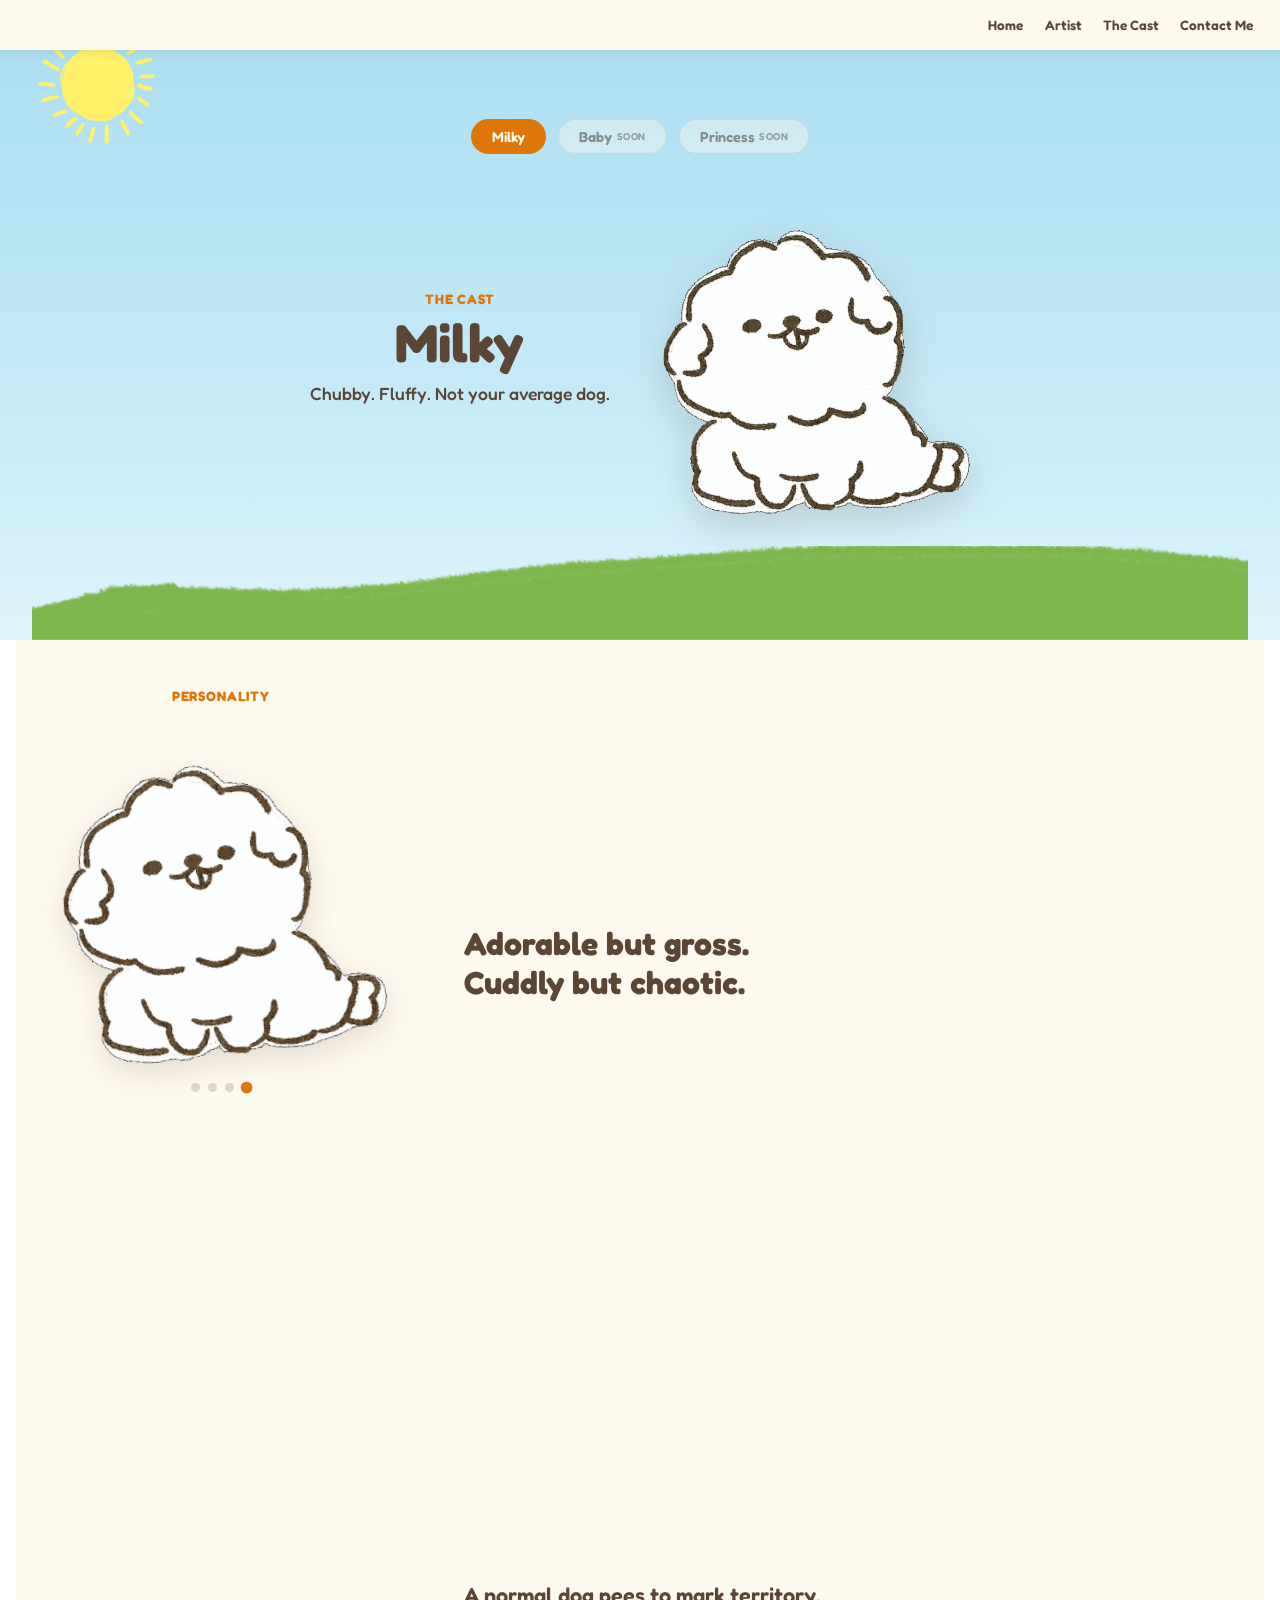
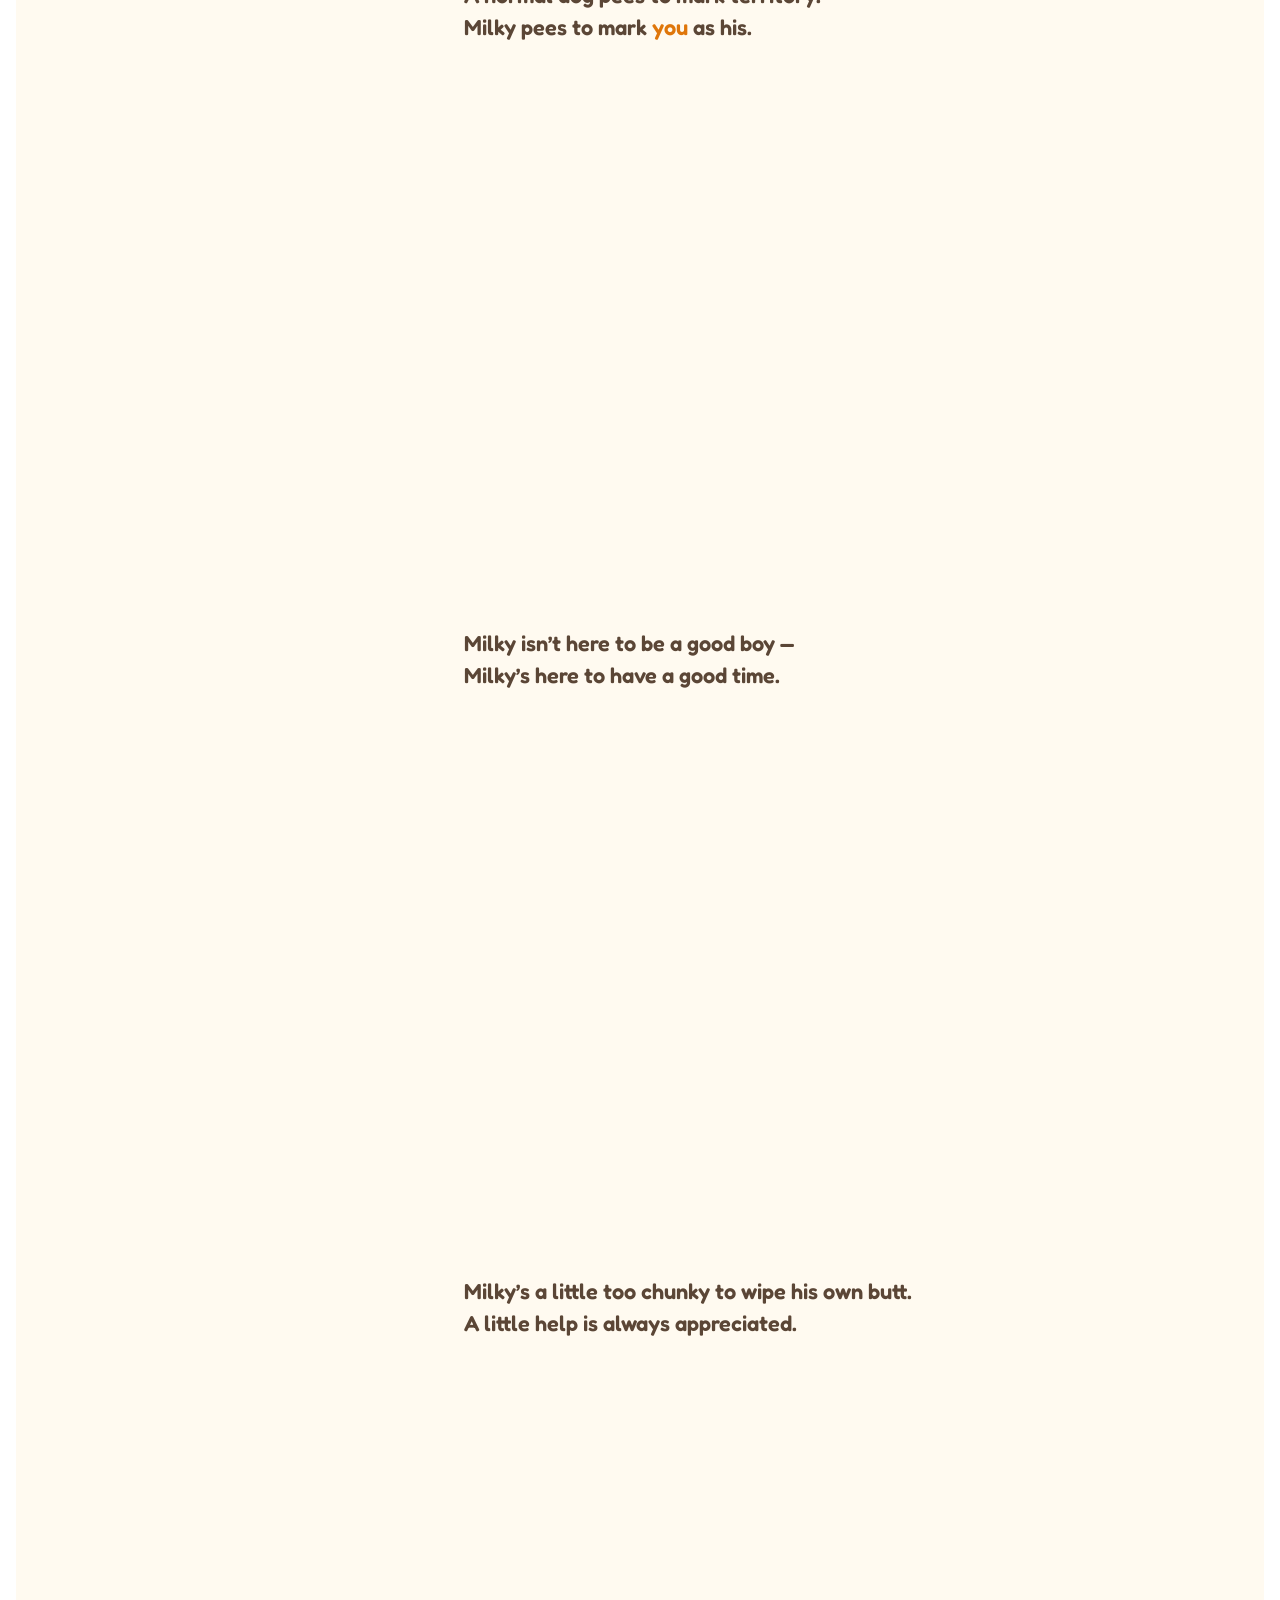
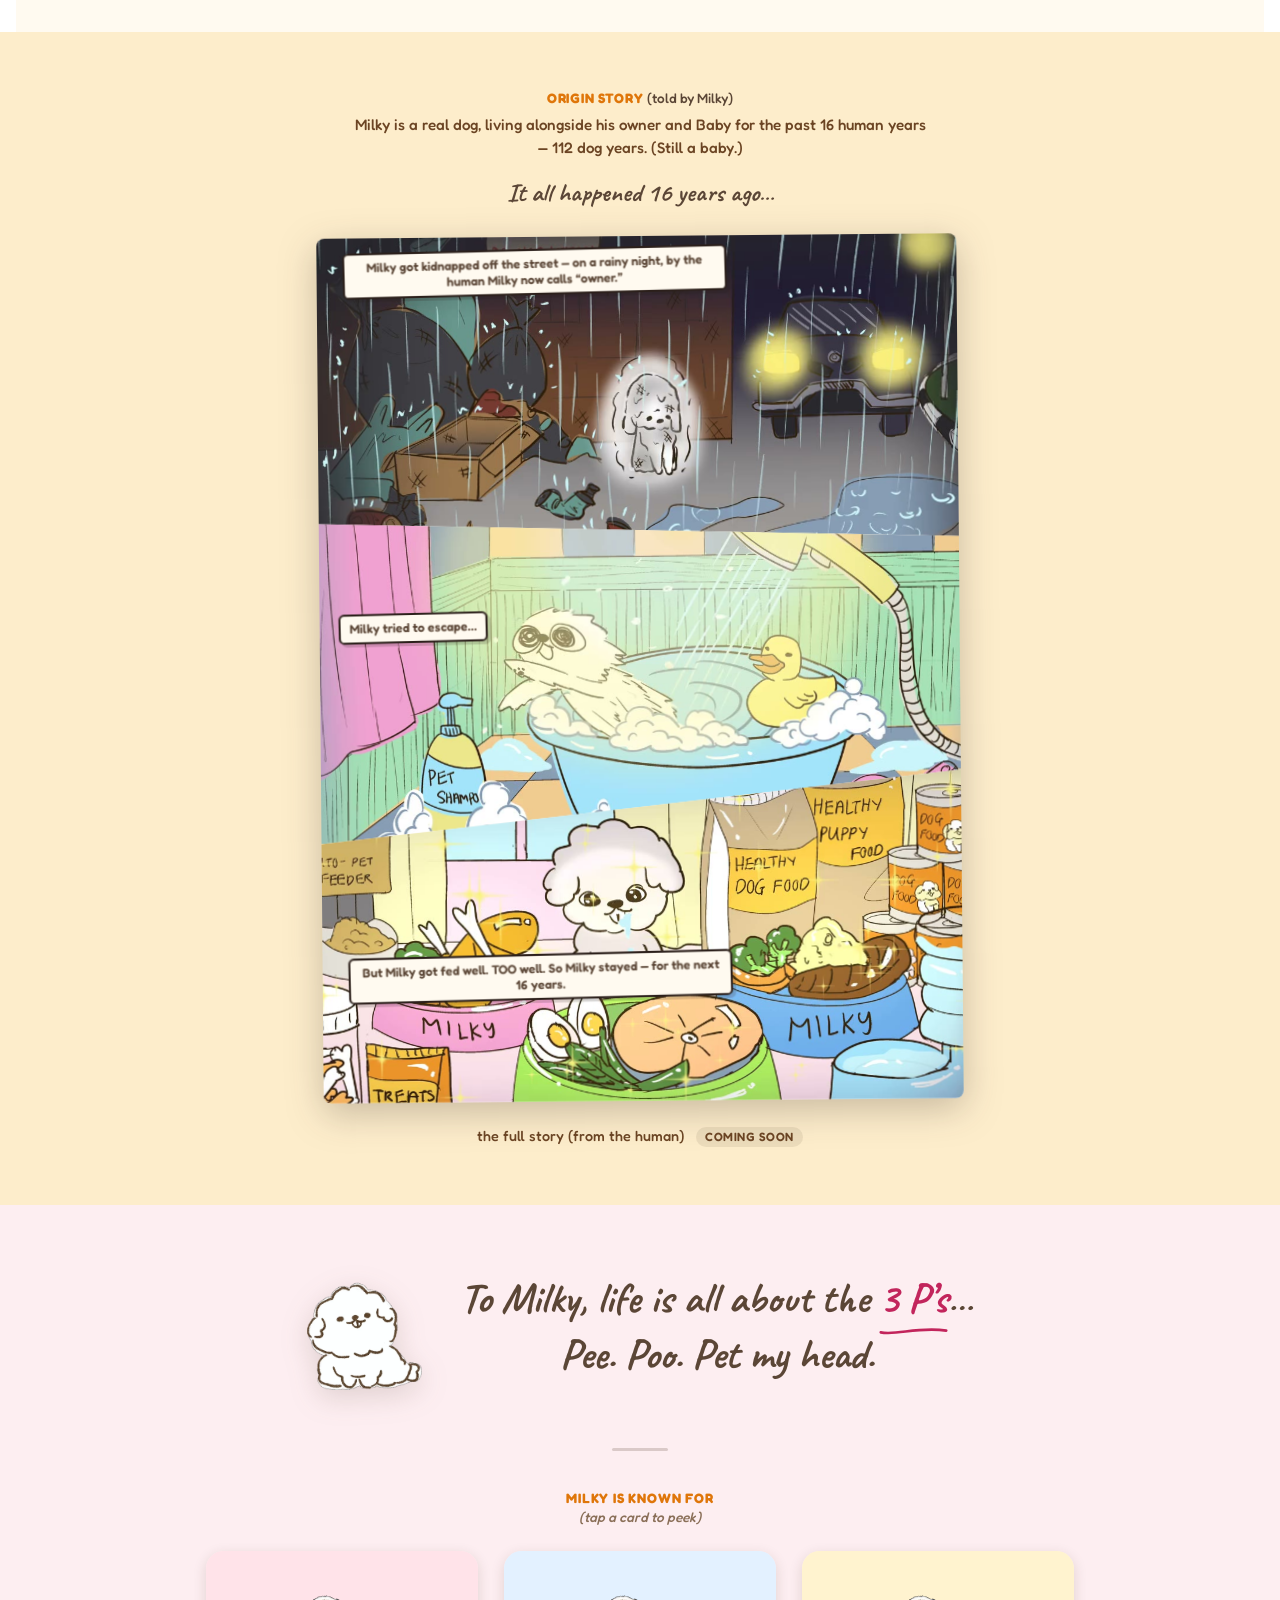
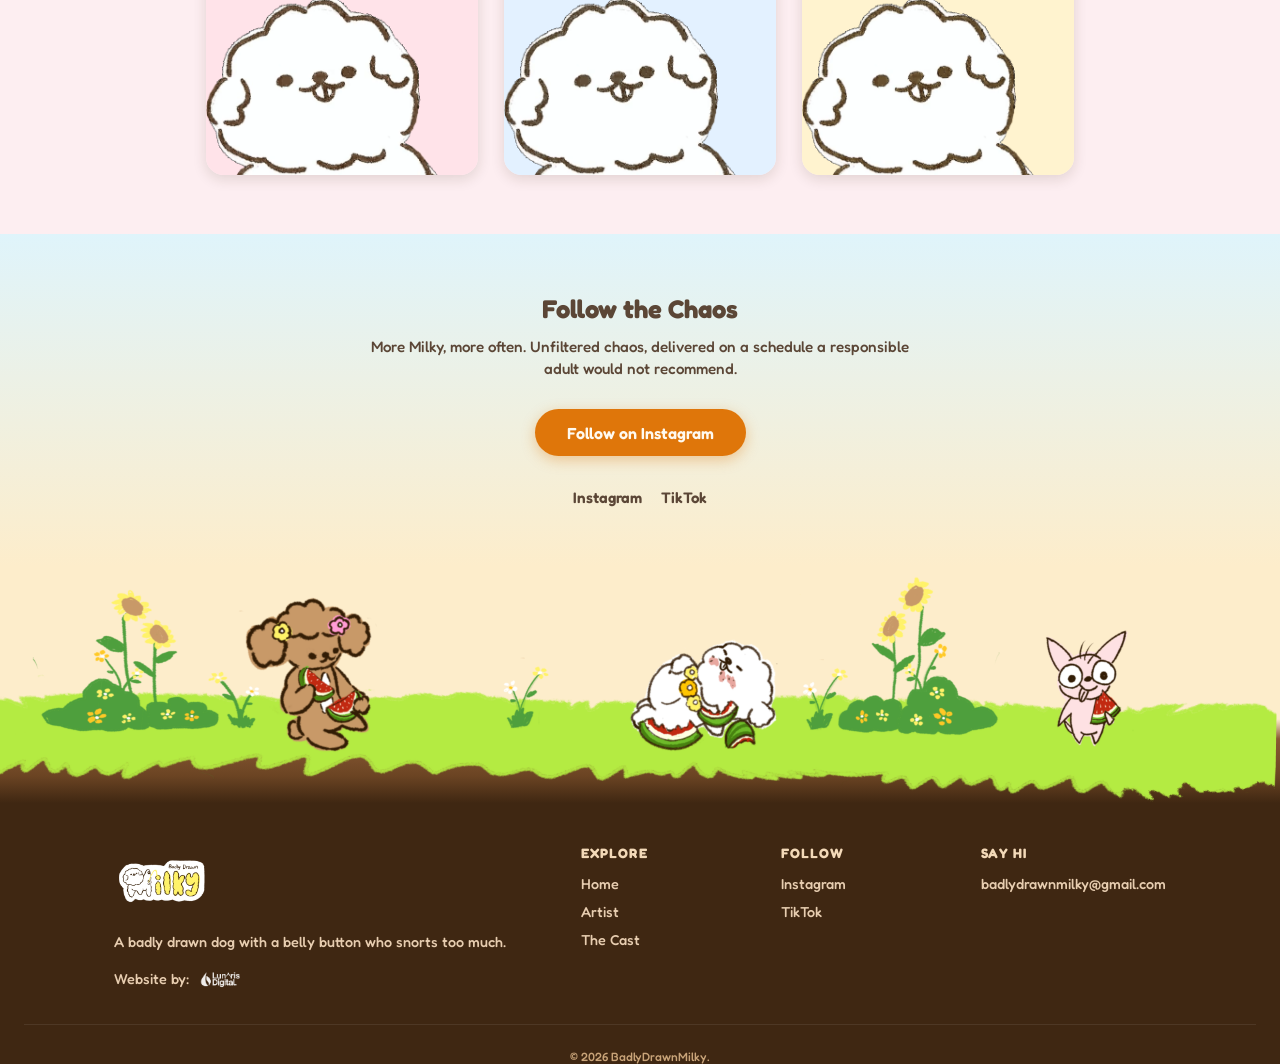
==== the-cast-milky.html @ 87a3fce5 "Initial commit" ====
<!doctype html>
<html lang="en">
<head>
  <!-- Google tag (gtag.js) -->
  <script async src="https://www.googletagmanager.com/gtag/js?id=G-FRT5Y7G5FS"></script>
  <script>
    window.dataLayer = window.dataLayer || [];
    function gtag(){dataLayer.push(arguments);}
    gtag('js', new Date());

    gtag('config', 'G-FRT5Y7G5FS');
  </script>
  <meta charset="UTF-8">
  <meta name="viewport" content="width=device-width, initial-scale=1.0">
  <title>Milky - The Cast - BadlyDrawnMilky</title>
  <meta name="description" content="Meet Milky: chubby, fluffy, and not your average dog. His bio, his origin story (told by him), and the chaos he's known for.">
  <link rel="icon" type="image/png" href="assets/web/favicon-512.png">
  <link rel="icon" type="image/png" sizes="32x32" href="assets/web/favicon-32.png">
  <link rel="apple-touch-icon" href="assets/web/apple-touch-icon-180.png">
  <meta property="og:type" content="website">
  <meta property="og:title" content="Milky - The Cast - BadlyDrawnMilky">
  <meta property="og:description" content="Meet Milky: chubby, fluffy, and not your average dog. His bio, his origin story (told by him), and the chaos he's known for.">
  <meta property="og:image" content="https://badlydrawnmilky.com/assets/web/favicon-512.png">
  <meta property="og:url" content="https://badlydrawnmilky.com/the-cast-milky">
  <meta name="twitter:card" content="summary">
  <meta name="twitter:title" content="Milky - The Cast - BadlyDrawnMilky">
  <meta name="twitter:description" content="Meet Milky: chubby, fluffy, and not your average dog. His bio, his origin story (told by him), and the chaos he's known for.">
  <meta name="twitter:image" content="https://badlydrawnmilky.com/assets/web/favicon-512.png">
  <link rel="preconnect" href="https://fonts.googleapis.com">
  <link rel="preconnect" href="https://fonts.gstatic.com" crossorigin>
  <link href="https://fonts.googleapis.com/css2?family=Fredoka:wght@500;600;700&family=Caveat:wght@600;700&display=swap" rel="stylesheet">
  <link rel="stylesheet" href="css/style.css">
</head>
<body>

  <!-- Same fixed header as every other page (see contact.html's own comment)
       — "The Cast" now points at this page instead of the under-construction
       placeholder and carries aria-current, same as "Contact Me" does on
       contact.html. -->
  <header class="site-header" id="site-header">
    <a class="site-header-brand" href="index.html" aria-label="BadlyDrawnMilky home">
      <video class="site-header-logo" src="assets/web/logo-animation-header.mp4" autoplay loop muted playsinline></video>
    </a>
    <nav class="site-header-nav">
      <a href="index.html#section-1">Home</a>
      <a href="index.html#section-2">Artist</a>
      <a href="the-cast-milky.html" aria-current="page">The Cast</a>
      <a href="contact.html">Contact Me</a>
    </nav>
  </header>

  <!-- Hero: same sky-gradient/.hero-text treatment as the homepage's own
       hero (see .hero in style.css) so this page reads as part of the same
       site instead of a bolted-on new design — just a plain cream pill
       switcher added above the heading instead of the homepage's animated
       Milky-falls-in intro, since this page's own "Milky" IS the content,
       not a teaser for it. Baby/Princess are disabled (no href, aria-
       disabled) until their own pages exist — see TheCast_Milky.txt's own
       instruction that this page is "Milky first" of three. -->
  <section class="tcm-hero">
    <img class="tcm-hero-sun" src="assets/web/hero-sun.png" alt="" aria-hidden="true">

    <div class="tcm-switcher" role="tablist" aria-label="The Cast">
      <a class="tcm-switcher-pill is-active" href="the-cast-milky.html" role="tab" aria-selected="true">Milky</a>
      <span class="tcm-switcher-pill is-disabled" role="tab" aria-disabled="true" aria-selected="false">Baby <small>soon</small></span>
      <span class="tcm-switcher-pill is-disabled" role="tab" aria-disabled="true" aria-selected="false">Princess <small>soon</small></span>
    </div>

    <div class="tcm-hero-content">
      <div class="tcm-hero-text">
        <p class="tcm-eyebrow">The Cast</p>
        <h1>Milky</h1>
        <p class="tcm-hero-tagline">Chubby. Fluffy. Not your average dog.</p>
      </div>
      <img class="tcm-hero-portrait" src="assets/TheCast/Milky/milky-portrait.png" alt="Milky, a round fluffy white dog, sitting and smiling with his tongue out" width="579" height="631">
    </div>

    <img class="tcm-hero-grass" src="assets/web/hero-grass.png" alt="" aria-hidden="true">
  </section>

  <!-- Personality & Bio: now a pinned scroll-driven sequence instead of a
       static image+bullet-list split, per the 2026-10-14 redesign brief
       ("longer scroll... especially the Personality & Bio section"). Left
       column (.tcm-bio-art-col) holds a position:sticky art panel that
       stays put while the right column's 4 tall "beats" scroll past
       beside it — the same "how far has this scrolled" idea main.js
       already uses for the homepage museum walker, just done with native
       CSS sticky + an IntersectionObserver per beat (see
       the-cast-milky.js) instead of continuous rAF math, since nothing
       here needs sub-pixel positioning, only "which beat is centered
       right now." Beat 0 reuses the existing maraca cutout; beat 1 reuses
       the existing milky-gallery-pee.png (already drawn, and it's
       literally the pee joke); beats 2/3 have no matching art yet, so
       they use the site's placeholder portrait per the redesign brief
       ("use the placeholder for now"). Falls back to a plain stacked
       column (no sticky, no pin) under 700px — see that media query's own
       comment below for why. -->
  <section class="tcm-bio" id="tcm-bio">
    <div class="tcm-bio-art-col">
      <div class="tcm-bio-art-sticky">
        <p class="tcm-eyebrow reveal-text">Personality</p>
        <div class="tcm-bio-art-frame">
          <img class="tcm-bio-art-img is-active" data-beat="0" src="assets/TheCast/Milky/milky-gallery-maraca.png" alt="Milky shaking a pair of maracas, grinning" width="500" height="454" loading="lazy">
          <img class="tcm-bio-art-img" data-beat="1" src="assets/TheCast/Milky/milky-gallery-pee.png" alt="Milky marking his territory" width="500" height="454" loading="lazy">
          <img class="tcm-bio-art-img" data-beat="2" src="assets/TheCast/Milky/milky-portrait.png" alt="Illustration of Milky having a good time, not being a good boy (placeholder)" width="579" height="631" loading="lazy">
          <img class="tcm-bio-art-img" data-beat="3" src="assets/TheCast/Milky/milky-portrait.png" alt="Illustration of Milky needing a little help with butt-wiping duty (placeholder)" width="579" height="631" loading="lazy">
        </div>
        <div class="tcm-bio-dots" aria-hidden="true">
          <span class="tcm-bio-dot is-active" data-dot="0"></span>
          <span class="tcm-bio-dot" data-dot="1"></span>
          <span class="tcm-bio-dot" data-dot="2"></span>
          <span class="tcm-bio-dot" data-dot="3"></span>
        </div>
      </div>
    </div>

    <div class="tcm-bio-beats">
      <div class="tcm-bio-beat" data-beat="0">
        <h2 class="reveal-text">Adorable but gross.<br>Cuddly but chaotic.</h2>
      </div>
      <div class="tcm-bio-beat" data-beat="1">
        <p class="reveal-text">A normal dog pees to mark territory.<br>Milky pees to mark <em>you</em> as his.</p>
      </div>
      <div class="tcm-bio-beat" data-beat="2">
        <p class="reveal-text">Milky isn&rsquo;t here to be a good boy &mdash;<br>Milky&rsquo;s here to have a good time.</p>
      </div>
      <div class="tcm-bio-beat" data-beat="3">
        <p class="reveal-text">Milky&rsquo;s a little too chunky to wipe his own butt.<br>A little help is always appreciated.</p>
      </div>
    </div>
  </section>

  <!-- Origin Story: 3 source clips (assets/TheCast/Milky/origin-*.mp4,
       cropped/transcoded down from the original 4K masters — see that
       folder's _source subfolder for the untouched originals) laid out as
       a manga-style strip — one tall panel (the rainy-night rescue) beside
       two stacked wide panels (the bath / the feast), bold ink gutters,
       hand-lettered captions in Milky's own "voice" per the txt file's
       "told by milky" framing. Panels are plain opaque <video> (not
       black-keyed canvases like the homepage's character clips) since
       these are full illustrated scenes, not isolated cutouts — see
       startBlackKeyedCanvas's own comment in main.js for why that function
       exists at all; nothing here needs it. -->
  <section class="tcm-origin">
    <p class="tcm-eyebrow reveal-text">Origin Story <span class="tcm-eyebrow-sub">(told by Milky)</span></p>
    <p class="tcm-origin-intro reveal-text">Milky is a real dog, living alongside his owner and Baby for the past 16 human years &mdash; 112 dog years. (Still a baby.)</p>
    <p class="tcm-origin-leadin reveal-text">It all happened 16 years ago&hellip;</p>

    <!-- Three panels, stacked top to bottom, cut by two angled "speed lines"
         instead of plain horizontal gutters (see .tcm-manga in style.css) —
         a wide panel, a thin wedge that tapers to a point on the right, then
         a wide panel again, each video pre-cropped from its own 4K source
         (assets/TheCast/Milky/_source/) to its panel's own aspect ratio
         rather than relying on CSS to crop a full-bleed clip, so there's no
         wasted/oversized video underneath the clip-path. Panels sit flush
         against each other (no gutter, no drawn border) — the clip-path
         cuts themselves are the only thing marking the panel edges. -->
    <div class="tcm-manga">
      <figure class="tcm-panel tcm-panel-1">
        <video src="assets/TheCast/Milky/origin-1-rescue.mp4" poster="assets/TheCast/Milky/origin-1-rescue-poster.jpg" autoplay loop muted playsinline preload="metadata"></video>
        <figcaption>Milky got kidnapped off the street &mdash; on a rainy night, by the human Milky now calls &ldquo;owner.&rdquo;</figcaption>
      </figure>

      <figure class="tcm-panel tcm-panel-2">
        <video src="assets/TheCast/Milky/origin-2-bath.mp4" poster="assets/TheCast/Milky/origin-2-bath-poster.jpg" autoplay loop muted playsinline preload="metadata"></video>
        <figcaption>Milky tried to escape&hellip;</figcaption>
      </figure>

      <figure class="tcm-panel tcm-panel-3">
        <video src="assets/TheCast/Milky/origin-3-feast.mp4" poster="assets/TheCast/Milky/origin-3-feast-poster.jpg" autoplay loop muted playsinline preload="metadata"></video>
        <figcaption>But Milky got fed well. TOO well. So Milky stayed &mdash; for the next 16 years.</figcaption>
      </figure>
    </div>

    <p class="tcm-origin-link">the full story (from the human) <span class="tcm-soon">coming soon</span></p>
  </section>

  <!-- Brand Spirit / Catchphrase + Signature Bits, redesigned 2026-10-14:
       the pull-quote (still Caveat, still the one spot on this page that
       breaks from the site's usual rounded sans) now "scrawls" onto the
       page word by word on scroll-in instead of just fading in as one
       block, and the doodle beside it idly bobs/wobbles like a sticky
       note taped to a sketchbook page rather than sitting dead-still — see
       the-cast-milky.js's own comment on .tcm-quote-text's word-stagger
       for how the words are split. The hand-drawn circle under "3 P's" is
       a real inline SVG that draws itself on (stroke-dasharray, not an
       image) the moment the quote reveals, so it reads as Milky
       underlining his own line rather than a static asset.

       "Known For" is now a row of tap/hover flip-cards, not static badge
       cards — front face is just the illustration (placeholder for now,
       no label) so flipping genuinely reveals something instead of
       repeating what's already on screen; back face is the same trait
       label the old static badge cards used verbatim (nothing new
       invented — see [[badlydrawnmilky-cast-page-content-fidelity]] on
       why captions here stay exactly on the txt file's own wording
       rather than being expanded into new flavor text). Flipped via a
       shared .is-flipped toggle in the-cast-milky.js (click/tap + hover,
       not hover-only, since hover doesn't exist on touch). -->
  <section class="tcm-quote">
    <div class="tcm-quote-inner">
      <img class="tcm-quote-doodle reveal-text" src="assets/TheCast/Milky/milky-portrait.png" alt="Milky doodle (placeholder)" width="579" height="631" loading="lazy">
      <p class="tcm-quote-text reveal-text" data-scrawl>
        <span class="tcm-quote-line1">To Milky, life is all about the <span class="tcm-quote-accent">3 P&rsquo;s<svg class="tcm-quote-underline" viewBox="0 0 160 24" aria-hidden="true"><path d="M4 16 C 40 24, 90 2, 156 12" /></svg></span>&hellip;</span><br>Pee. Poo. Pet my head.
      </p>
    </div>

    <div class="tcm-bits">
      <p class="tcm-eyebrow reveal-text">Milky is Known For</p>
      <p class="tcm-bits-hint reveal-text">(tap a card to peek)</p>
      <div class="tcm-bits-grid">
        <button type="button" class="tcm-bit reveal-text" aria-pressed="false">
          <span class="tcm-bit-inner">
            <span class="tcm-bit-face tcm-bit-face-front">
              <img src="assets/TheCast/Milky/milky-portrait.png" alt="Illustration of Milky's surprise feces attacks (placeholder)" width="579" height="631" loading="lazy">
            </span>
            <span class="tcm-bit-face tcm-bit-face-back">
              <span class="tcm-bit-label">Unexpected Feces Attacks</span>
            </span>
          </span>
        </button>
        <button type="button" class="tcm-bit reveal-text" aria-pressed="false">
          <span class="tcm-bit-inner">
            <span class="tcm-bit-face tcm-bit-face-front">
              <img src="assets/TheCast/Milky/milky-portrait.png" alt="Illustration of Milky's fart-in-your-face ambush (placeholder)" width="579" height="631" loading="lazy">
            </span>
            <span class="tcm-bit-face tcm-bit-face-back">
              <span class="tcm-bit-label">Fart-in-Your-Face Ambush</span>
            </span>
          </span>
        </button>
        <button type="button" class="tcm-bit reveal-text" aria-pressed="false">
          <span class="tcm-bit-inner">
            <span class="tcm-bit-face tcm-bit-face-front">
              <img src="assets/TheCast/Milky/milky-portrait.png" alt="Illustration of one of Milky's pranks (placeholder)" width="579" height="631" loading="lazy">
            </span>
            <span class="tcm-bit-face tcm-bit-face-back">
              <span class="tcm-bit-label">Pranks That Make You Go &ldquo;Ew&rdquo; or &ldquo;Haha Funny&rdquo;</span>
            </span>
          </span>
        </button>
      </div>
    </div>
  </section>

  <!-- Global CTA: reuses .contact-section/.contact-card/.contact-cta/
       .contact-socials verbatim (see contact.html) instead of inventing a
       new CTA component for one more button + 2 links. -->
  <section class="contact-section">
    <div class="contact-card">
      <h2>Follow the Chaos</h2>
      <p>More Milky, more often. Unfiltered chaos, delivered on a schedule a responsible adult would not recommend.</p>
      <a class="contact-cta" href="https://www.instagram.com/badlydrawnmilky" target="_blank" rel="noopener">Follow on Instagram</a>

      <div class="contact-socials">
        <a href="https://www.instagram.com/badlydrawnmilky" target="_blank" rel="noopener">Instagram</a>
        <a href="https://www.tiktok.com/@badlydrawnmilky" target="_blank" rel="noopener">TikTok</a>
      </div>
    </div>
  </section>

  <!-- Same .is-warm footer-color override as contact.html — this page has
       no candle/dark-room section before it either (see that page's own
       comment on this exact class). -->
  <footer class="site-footer is-warm" id="site-footer">
    <div class="footer-grass-wrap">
      <picture>
        <source media="(max-width: 700px)" srcset="assets/web/footer-grass-phone.png">
        <img class="footer-grass" src="assets/web/footer-grass-pc.png" alt="" aria-hidden="true">
      </picture>
    </div>

    <div class="footer-ground">
      <div class="footer-content">
        <div class="footer-brand">
          <img class="footer-logo" src="assets/web/logo.png" alt="BadlyDrawnMilky logo">
          <p>A badly drawn dog with a belly button who snorts too much.</p>
          <p class="footer-credit">
            Website by:
            <a href="https://lunarisds.com/" target="_blank" rel="noopener" aria-label="Website by Lunaris Digital">
              <img class="footer-credit-logo" src="assets/Footer/lunaris-digital-logo.png" alt="Lunaris Digital">
            </a>
          </p>
        </div>

        <div class="footer-links">
          <h3>Explore</h3>
          <ul>
            <li><a href="index.html#section-1">Home</a></li>
            <li><a href="index.html#section-2">Artist</a></li>
            <li><a href="the-cast-milky.html">The Cast</a></li>
          </ul>
        </div>

        <div class="footer-links">
          <h3>Follow</h3>
          <ul>
            <li><a href="https://www.instagram.com/badlydrawnmilky" target="_blank" rel="noopener">Instagram</a></li>
            <li><a href="https://www.tiktok.com/@badlydrawnmilky" target="_blank" rel="noopener">TikTok</a></li>
          </ul>
        </div>

        <div class="footer-links">
          <h3>Say hi</h3>
          <ul>
            <li><a href="mailto:badlydrawnmilky@gmail.com">badlydrawnmilky@gmail.com</a></li>
          </ul>
        </div>
      </div>

      <p class="footer-copyright">&copy; 2026 BadlyDrawnMilky.</p>
    </div>
  </footer>

  <script src="js/the-cast-milky.js?v=2"></script>
</body>
</html>
---- css/style.css ----
* {
  margin: 0;
  padding: 0;
  box-sizing: border-box;
}

/* Guards against a hairline gap sometimes visible between two full-bleed
   sections on mobile (reported: a thin line at the section-3/section-4
   boundary, only "sometimes" — consistent with sub-pixel rasterization,
   not a real layout gap: getBoundingClientRect() on the actual elements
   here measures ~0, but each section's own fractional-vh height can
   independently round to a different physical pixel at paint time,
   leaving a 1-device-pixel sliver where neither section's background
   paints and the page's own transparent <body> shows through instead.
   Nudging each section 1px into the next guarantees a small overlap
   instead, so no rounding combination can ever expose a gap — the
   overlap itself is imperceptible (a shared edge pixel, not a visible
   seam), unlike the gap it prevents. */
.hero,
.section-2-placeholder,
.section-3,
.section-4,
.site-footer {
  margin-bottom: -1px;
}

/* Shared "empty room" dark-purple tokens — used by both the backing
   behind the river's drip gaps (.bocr-river-wrap, end of section-3) and
   section-4 itself, so the two stay in sync by construction: the exact
   same horizontal gradient, colors and stops, painted on both. That's
   what keeps the seam between them invisible — if either side ever needs
   retuning, change it here once rather than in two places that then have
   to be kept matching by hand. */
:root {
  --room-purple-edge: #0c0815;
  --room-purple-mid: #2b1f45;
  /* The "lit" color the room fades to once the candle's flame goes out
     (see the candle-ignite block in main.js) — same peachy cream as
     section-2's own resting color (--s2-color, set in main.js once its
     intro clip finishes) so the room reads as catching the same warm
     light rather than an unrelated new color. */
  --room-warm: #fdedcb;
}

body {
  font-family: 'Fredoka', -apple-system, BlinkMacSystemFont, "Segoe UI", Roboto, sans-serif;
  font-weight: 500;
}

/* Fredoka's own weights read noticeably rounder/thicker than a system
   sans at the same numeric weight — 700 for headings (vs. the browser
   default bold, which is also 700 but looks thinner in most system
   fonts) is enough to read as "cartoonish" without needing a separate
   display face. */
h1, h2, h3 {
  font-weight: 700;
}

/* Permanent top nav bar (see index.html's #site-header) — an opaque-ish
   cream bar rather than a transparent overlay so it stays legible over
   every section's own background (hero's sky, section-4's dark room),
   not just the one it happened to be designed against. z-index:100 is
   far above every other stacking context on the page (the highest
   elsewhere is 11, .bocr-plaque) so nothing can ever paint over it. */
.site-header {
  position: fixed;
  top: 0;
  left: 0;
  right: 0;
  z-index: 100;
  display: flex;
  align-items: center;
  justify-content: space-between;
  gap: 1rem;
  /* Thin, near-token vertical padding on purpose — the bar's own
     thickness comes from the logo clip's height (.site-header-logo
     below), not from padding around it, so it stays a tall video in a
     barely-padded bar rather than a tall video AND generous padding
     stacking into an oversized bar (the original 96px-tall logo + this
     same thin padding read as "too big, blocking too much" — cut down
     to a 56px-tall logo below to fix that). */
  padding: 0.3rem clamp(1rem, 2.08vw, 2.5rem);
  /* 2026-09-14: "the nav bar has a very different color from the Milky
     logo" — was `rgba(255, 250, 240, 0.9)` + `backdrop-filter: blur(8px)`.
     .site-header-logo relies on mix-blend-mode:multiply (below) to drop
     its own baked-in pure-white (255,255,255) background out against
     whatever's behind it — multiply(white, X) = X exactly, so in theory
     that trick is immune to whatever color sits behind it. But at only 90%
     opacity, a blurred sliver of the ACTUAL page content behind this fixed
     header (which varies a lot across this page — hero sky, section-4's
     near-black room) was bleeding through the bar's own flat color, and
     mix-blend-mode support on <video> elements specifically is a known
     unreliable spot across browsers/GPUs (a <video>'s frames are often
     composited via a separate hardware overlay layer that bypasses normal
     CSS blend-mode compositing entirely) — so on a device where the blend
     doesn't apply, the logo shows its own raw opaque white rectangle
     while the bar around it is doing its semi-transparent blurred-dark-
     content thing, exactly the stark seam reported/screenshotted. Making
     this fully opaque removes the failure mode at its root regardless of
     whether the blend mode itself fires correctly: the bar is now a flat,
     uniform cream everywhere it sits, and even in the worst case (blend
     mode silently not applying at all) the logo's own opaque white is
     only a few RGB units off from this bar's own color — imperceptible —
     instead of clashing with whatever dark section happens to be
     scrolled underneath. backdrop-filter dropped too since it has zero
     visible effect once there's nothing to see through anymore. Already
     matches this rule's own stated intent above ("opaque-ish... stays
     legible over every background") more faithfully than the old 90%
     value did. */
  background: #fffaf0;
  box-shadow: 0 2px 10px rgba(60, 40, 20, 0.1);
}

.site-header-brand {
  display: flex;
  align-items: center;
}

/* Uses logo-animation-header.mp4, not the original logo-animation.mp4 —
   a cropped + contrast-boosted re-encode made specifically for this
   header slot (see the ffmpeg recipe below). The original source frame
   was 960x540 with the actual drawn logo occupying only its middle
   ~53% (vertically) — mostly empty white padding baked in around it —
   and its ink line color measured a washed-out mid-grey (~rgb(178,175,
   169) at its very darkest, confirmed by scanning every frame; nowhere
   near black, unlike the static logo.png's true rgb(0,0,0) ink). Cropped
   tight to the actual content's real bounding box (measured the same
   way: scanned all 49 frames for non-white pixels, x:130-807/y:118-407
   of the 960x540 source, +26px margin on each side for anti-aliasing
   safety) so the same CSS height now shows a much bigger logo, and
   re-graded with a levels/contrast stretch (ffmpeg colorlevels,
   input black point ~0.647 i.e. ~165/255, since nothing in the source
   was ever darker than that) so the ink reads as a proper dark line
   instead of grey:
     ffmpeg -i logo-animation.mp4 -vf "crop=730:340:104:92,
       colorlevels=rimin=0.647:gimin=0.647:bimin=0.647:
       rimax=0.961:gimax=0.961:bimax=0.961"
       -c:v libx264 -crf 18 -preset slow -an -movflags +faststart
       logo-animation-header.mp4
   The clip's own background is still plain white — mix-blend-mode:
   multiply drops that to transparent against the header's cream
   background (anything white there stays the header's own color; only
   the now-dark ink/color shows), the same trick this exact asset used
   pre-August-reset. height, not width, drives the size (auto width
   keeps the crop's own ~2.15:1 aspect — flatter/wider than the original
   960x540's 16:9 now that the empty vertical padding is gone), so it
   grows to fill the bar's own height edge-to-edge with the header's
   near-zero padding above. */
.site-header-logo {
  height: clamp(40px, 2.92vw, 56px);
  width: auto;
  /* Without this, `width: auto` only knows the real ~2.15:1 aspect ratio
     once the <video> has actually decoded a frame (readyState >= 1) — until
     then (this project's video-decode gotcha means that can be a real,
     non-instant delay) a <video> with no known dimensions falls back to
     the HTML spec's own generic replaced-element default, 300x150 (2:1),
     which at 40-56px tall renders ~300px wide instead of ~86-120px. Found
     while testing mobile: that 300px placeholder width was wide enough to
     push .site-header-nav's own 4 links off the right edge of a phone
     screen entirely (confirmed via a live rect check — the video's
     `videoWidth` was still 0 at the time). `aspect-ratio` is a pure CSS
     layout hint, independent of whether the video has decoded anything
     yet, so this sizes the box correctly from the very first paint
     regardless of load timing — the real fix, rather than trying to claw
     back space from the nav for a logo that's temporarily/wrongly huge. */
  aspect-ratio: 2.15 / 1;
  display: block;
  mix-blend-mode: multiply;
}

.site-header-nav {
  display: flex;
  gap: clamp(1rem, 1.67vw, 2rem);
}

.site-header-nav a {
  color: #5b4636;
  text-decoration: none;
  font-weight: 600;
  font-size: clamp(0.85rem, 0.83vw, 1rem);
  transition: color 0.2s ease;
}

.site-header-nav a:hover {
  color: #df760a;
}

/* Lets a footer/nav anchor jump (href="#section-N") land with the
   section's own top clear of the fixed header instead of tucked under
   it — scroll-margin-top offsets the browser's own scroll-into-view
   target, not layout, so it doesn't add any visible gap otherwise. */
.hero,
.section-2-placeholder,
.section-3,
.section-4 {
  scroll-margin-top: 76px;
}

/* Shared fade+rise-into-place reveal, used by the section copy blocks added
   across section-2/3/4 (see IntersectionObserver in main.js that adds
   is-revealed once each scrolls into view) — same idea as .m2-reveal above
   the M2 stage, generalized so any section's text can opt in with one class
   instead of a bespoke rule per block. */
.reveal-text {
  opacity: 0;
  transform: translateY(1.2rem);
  transition: opacity 0.9s ease, transform 0.9s ease;
}

.reveal-text.is-revealed {
  opacity: 1;
  transform: translateY(0);
}

.hero {
  position: relative;
  width: 100%;
  height: 100vh;
  min-height: 560px;
  overflow: hidden;
  background: linear-gradient(#a9def2 0%, #c9ecf9 70%, #dff4fb 100%);
}

/* solid ground color behind the grass image, so its fade-to-transparent
   bottom edge blends into a flat color instead of showing sky through it */
.hero::after {
  content: "";
  position: absolute;
  left: 0;
  right: 0;
  bottom: 0;
  height: 10vh;
  background: #89b55c;
  z-index: 1;
}

.hero-sun {
  position: absolute;
  top: 4%;
  left: 3%;
  width: clamp(90px, 11.98vw, 230px);
  z-index: 2;
}

.hero-text {
  position: absolute;
  top: 19%;
  left: 50%;
  transform: translateX(-50%);
  z-index: 3;
  text-align: center;
  color: #5b4636;
  padding: 0 1.5rem;
}

.hero-text h1 {
  font-size: clamp(2rem, 2.92vw, 3.5rem);
  margin-bottom: 0.5rem;
}

.hero-text p {
  font-size: clamp(1rem, 1.04vw, 1.25rem);
  max-width: 32rem;
  margin: 0 auto;
}

.hero-grass {
  position: absolute;
  bottom: 0;
  left: 0;
  width: 100%;
  height: 18vh;
  min-height: 130px;
  object-fit: cover;
  object-position: top;
  z-index: 2;
  /* fade the artwork's own bottom edge into transparency so its texture
     dissolves gradually into the flat fill color behind it, instead of
     cutting off sharply */
  -webkit-mask-image: linear-gradient(to bottom, white 0%, white 45%, transparent 95%);
  mask-image: linear-gradient(to bottom, white 0%, white 45%, transparent 95%);
}

.hero-flowers {
  position: absolute;
  bottom: 0;
  left: 50%;
  transform: translateX(-50%);
  width: min(100%, 1400px);
  z-index: 3;
}

.hero-milky {
  position: absolute;
  bottom: 2vh;
  left: 50%;
  transform: translateX(-50%);
  width: clamp(240px, 23.96vw, 460px);
  z-index: 4;
  pointer-events: none;
  /* Hidden until the start-transition clip hands off to it (see the hero
     block in main.js) — starts fully drawn (`autoplay` removed from its
     source <video>) but invisible, so there's no flash of the idle pose
     underneath Milky actually falling in. Fades in (rather than snapping)
     so it crossfades against .hero-milky-start fading out at the same
     moment below — a soft overlap hides the fact the two clips don't frame
     him at quite the same scale/position, instead of a hard cut making
     that mismatch obvious. */
  opacity: 0;
  transition: opacity 0.35s ease;
}

.hero-milky.is-visible {
  opacity: 1;
}

/* "1 Hero- M1 start transition.mp4" is a full, uncropped 1920x1080 frame —
   Milky falls from a tiny dot near the top down to his landing pose, with a
   yellow landing-poof effect that grows large enough to reach this frame's
   own edges late in the clip. A first attempt drew a tight square `crop`
   around just his landing spot (to reuse .hero-milky's small box exactly)
   but that poof shape exceeds even a generous crop window in its biggest
   frames, so it got hard-clipped by the crop rectangle's own edges — a
   flat-color shape sliced off in a straight line reads as "stuck in a box"
   rather than fading into the black background like everything else. A
   second attempt dropped the crop and just eyeballed a `clamp()` width/
   bottom instead, leaning on the opacity crossfade to hide the mismatch —
   but the actual on-screen SIZE Milky ends up at (a fixed vw-based box
   drawing his ~20%-of-frame-width silhouette) landed nowhere near
   .hero-milky's own ~72%-of-canvas silhouette size, and the crossfade
   couldn't hide a scale jump that large, still reading as "very weird."
   `width`/`left`/`top`/`transform` here are now just a no-JS fallback —
   positionHeroStart() in main.js overrides all four at runtime, computed
   directly off .hero-milky's own actual rendered size (so it tracks that
   element's clamp() exactly instead of maintaining a second, separately-
   tuned clamp() that can only ever coincidentally match it) using both
   clips' pixel-measured character-bbox fractions to solve an exact
   width/position where his on-screen size and landing point both line up
   with .hero-milky's — see that function's own comment for the numbers. */
.hero-milky-start {
  position: absolute;
  bottom: 2vh;
  left: 50%;
  transform: translateX(-50%);
  width: clamp(600px, 62.5vw, 1200px);
  aspect-ratio: 1920 / 1080;
  z-index: 4;
  pointer-events: none;
  opacity: 1;
  transition: opacity 0.35s ease;
}

.hero-milky-start.is-done {
  opacity: 0;
}

/* Mobile tuning for the hero (section 1). .hero-name is inline on desktop
   (part of the natural "Hi, I'm Milky!" wrap), forced onto its own line
   below 700px so the heading breaks cleanly after "Hi," instead of
   wrapping mid-phrase ("Hi, I'm" / "Milky!") the way the browser's default
   wrap did at narrow widths. .hero-milky sizing switched from a vw-based
   clamp (which, floored at 240px, still read as noticeably smaller than
   section 2's Milky once compared side by side) to a vh-based one instead
   — clamp(220px, 48vh, 380px), the same unit .m2-loop-canvas itself uses
   (clamp(280px, 52vh, 620px)) — so the two land in the same visual size
   range on a given phone rather than one being tuned off width and the
   other off height.

   2026-10-08: that pure-vh sizing broke the hero's own start-transition
   crossfade (see positionHeroStart() in main.js) — the start clip's native
   1920x1080 frame has Milky occupying only ~20% of its width, so matching
   his on-screen LANDING size to .hero-milky's width forces the start
   canvas to ~3.66x .hero-milky's own width (measured/solved in that
   function's own comment). On desktop .hero-milky is vw-based, so this
   ratio stays roughly proportional to the viewport (~0.9-1.3x it) across
   window sizes. On mobile, vh-based sizing decoupled .hero-milky's width
   from the viewport's own width entirely — on any typical phone (where
   48vh already exceeds the 380px ceiling), .hero-milky sat permanently
   pinned at 380px regardless of how narrow the screen was, so the start
   canvas ballooned to ~1392px inside a ~390px-wide screen (a measured
   ~3.5x overflow, confirmed via getBoundingClientRect() in a same-origin
   mobile-viewport iframe test) — read as the intro clip's landing spot
   (and its landing-poof effect, which pixel-scanning confirmed spans
   ~93% of the full frame at its peak, so it can't be safely cropped
   tighter — see the start clip's own crop-history comment) not lining up
   with Milky's actual idle position. Fixed by adding a `vw` term via
   `min()` so .hero-milky's mobile width also tracks viewport WIDTH, not
   just height, capping how far that same ~3.66x multiplier can balloon on
   a narrow phone — trades a smaller mobile Milky (floor/ceiling dropped
   220/380 -> 190/300) for keeping the start-canvas overflow in a sane
   ~2x-ish range instead of ~3.5x+. .hero-flowers is widened well past
   100% (cropping past the viewport's own left/right edges, still
   centered) so the flower clusters read as full-size plants rather than
   shrinking down with the rest of the already-narrow image the way a
   plain 100% width did. */
@media (max-width: 700px) {
  .hero-name {
    display: block;
  }

  /* "move the words down a bit more" — nudged from the shared 19% top down
     to 26% on mobile only, giving the heading/subline more clearance above
     .hero-milky below without touching desktop's own positioning. */
  .hero-text {
    top: 26%;
  }

  .hero-milky {
    width: clamp(190px, min(48vh, 54vw), 300px);
    bottom: 1vh;
  }

  /* Same eyeballed-not-solved caveat as the desktop rule — scaled down to
     roughly track .hero-milky's own mobile size/position above (now that
     it's capped by width too, see that rule's own comment). */
  .hero-milky-start {
    width: clamp(700px, 198vw, 1100px);
    bottom: 6vh;
  }

  .hero-flowers {
    width: 220%;
    bottom: -1vh;
  }
}

/* --s2-color starts white and is switched to the M2 clip's cream by JS
   once the intro animation finishes playing — used by the gradient below,
   the buffer space, and the stage's own resting background, so they all
   change together in sync rather than the cream showing up early. */
.section-2-placeholder {
  position: relative;
  --s2-color: #ffffff;
  background: var(--s2-color);
  transition: background-color 0.8s ease;
}

/* Shortened from 90vh and bottom-aligned (was align-items: center), then
   pulled down further with a negative margin-bottom — .m2-platform (the
   first thing to visibly reveal inside .m2-stage) sits quite low within
   that stage's own 100vh box, not right at its top edge, so even bottom-
   aligning the text flush against the stage's top wasn't enough on its
   own: measured live that the platform doesn't actually cross its own
   reveal threshold until the stage has scrolled up a further ~150-250px
   past that point, by which time the text (a fixed distance above the
   stage in normal flow) had already scrolled fully off screen. The
   negative margin-bottom pulls .m2-stage up so its still-empty top region
   (nothing revealed there — Milky/the table/platform are all positioned
   toward the stage's lower portion) visually sits *behind* the text
   instead of after it — see z-index below for why the text stays legible
   in that overlap instead of getting painted over. */
.section-2-buffer {
  height: 85vh;
  display: flex;
  align-items: flex-end;
  justify-content: center;
  padding-bottom: 1.5vh;
  margin-bottom: -22vh;
  position: relative;
  /* Higher than .m2-stage's own implicit z-index (auto/0) so the text
     stays painted on top through the deliberate overlap above, rather
     than .m2-stage's own opaque background (later in DOM order, which
     would otherwise paint over it) covering it. */
  z-index: 2;
}

/* Brand Intro copy (homepage-plan.txt item 2), continuing the hero's own
   line ("A badly drawn dog with a belly button who snorts too much.") —
   sits in the middle of the buffer's flat resting color rather than up in
   the 22vh gradient band, so it never fights that color transition. Color
   matches the hero's own warm brown (.hero-text) so the two read as one
   voice telling the same story, not a new section starting a new tone. */
.s2-intro-text {
  text-align: center;
  color: #5b4636;
  padding: 0 1.5rem;
  max-width: 40rem;
}

/* Nudged down a bit via transform (not the buffer's own padding-bottom/
   flex-end math above — that's load-bearing for the M2 stage overlap
   timing the comment above it explains, so this stays isolated from it:
   transform doesn't affect layout, just paints the text shifted). Set on
   .is-revealed specifically, not the bare .s2-intro-text rule above — this
   element also carries .reveal-text, whose own .is-revealed rule
   (style.css, near the top) resets transform to translateY(0) once
   revealed and would otherwise wipe this out the instant the reveal
   animation finishes (same specificity, but that rule comes first in the
   file, so this one — appearing later — wins the tie). */
.s2-intro-text.is-revealed {
  /* Nudged from 2rem to 6rem, then per a follow-up ("still too high, move
     it down even more") to 11rem. Safe to keep pushing via this transform
     (rather than touching the buffer's own flex/padding math, which is
     load-bearing for the M2 stage overlap timing — see the comment above)
     since this element's z-index:2 keeps it painted above the stage
     regardless of how far down it visually drifts into that overlap. */
  transform: translateY(11rem);
}

.s2-intro-text p {
  font-size: clamp(1.4rem, 2vw, 2.4rem);
  line-height: 1.4;
}

/* Mobile: "words overlapped and covered by images" — confirmed real via a
   same-origin iframe sized to an actual phone viewport (resize_window is
   unreliable in this environment, per this project's own standing note;
   the iframe trick sidesteps that since CSS media queries inside it
   respond to the iframe's own rendered size) and live getBoundingClientRect
   checks, not just a guess: at 1.4rem/11rem this text's own natural box
   (390px-wide phone) already overlapped BOTH the nail-polish/clipper row
   above it AND the teddy-bear/toothbrush row below it — a pre-existing
   squeeze this desktop-only 2rem->11rem push (see .is-revealed above) made
   worse by pushing an already-too-tall text block even further down into
   it. The vertical gap between those two prop rows on a phone is only
   ~100px; the text at its old mobile size (four wrapped lines at 1.4rem)
   needed ~125px, so no transform value could clear both rows at once —
   shrinking the text (1.0rem/1.3 line-height, ~83px tall) plus shrinking
   the two lower props themselves (they were already shrunk once before,
   see their own comments — the gap has apparently tightened further since)
   is what actually fits everything with real margin on both sides now,
   confirmed via the same iframe + live rects, not just recomputed by hand. */
@media (max-width: 700px) {
  .s2-intro-text.is-revealed {
    transform: translateY(-1rem);
  }

  .s2-intro-text p {
    font-size: 1rem;
    line-height: 1.3;
  }
}

.m2-stage {
  position: relative;
  height: 100vh;
  overflow: hidden;
  background: var(--s2-color);
  transition: background-color 0.8s ease;
}

/* Milky's drawing/pop-in animation, keyed transparent in JS (see
   startBlackKeyedCanvas in main.js) so only his ink and his (offline
   flood-filled) white interior are opaque — the clip's own baked-in
   background wipe is dropped entirely in favor of --s2-color below.
   Because it's genuinely transparent everywhere but Milky himself, it can
   sit above the table/platform/bear for the whole clip (including the
   pop/drop moment) without ever blotting them out. His landing spot is
   baked into the source footage itself at roughly 67% of this canvas's
   own width (there's nothing else in frame to crop or redraw around,
   since the background is already transparent) — translateX shifts the
   whole canvas left so that spot lines up with .m2-loop-canvas's current
   left: 22% resting position instead (swapped with .m2-table-items, then
   nudged further left per a follow-up request). Re-tune this by the same
   delta (new resting % minus 67%) if the resting spot moves again. */
.m2-video-canvas {
  position: absolute;
  inset: 0;
  width: 100%;
  height: 100%;
  object-fit: cover;
  transform: translateX(-45%);
  z-index: 3;
}

/* Resting position on the table — the spot .m2-table-items used to occupy,
   swapped per request (Milky and the table items traded places; the bear
   stayed put), then nudged further left along with the items per a
   follow-up request. Milky's own silhouette within this 700x700 clip
   isn't centered in the canvas (he sits left-of-center, with his feet
   well above the canvas's own bottom edge), so left/bottom here are tuned
   against his actual on-screen silhouette, not the canvas box itself —
   expect to nudge both again if the table's height changes. */
.m2-loop-canvas {
  position: absolute;
  bottom: 1vh;
  left: 22%;
  transform: translateX(-50%);
  width: clamp(280px, 52vh, 620px);
  z-index: 3;
  opacity: 0;
  pointer-events: none;
}

.m2-loop-canvas.is-visible {
  opacity: 1;
}

/* The room's floor/wall. Sits below the table items and the drawing/loop
   canvases so Milky and the table stuff always read as in front of it.
   Flipped horizontally, at full width so its flat top spans the screen
   edge-to-edge with no gap on either side (the art's flat top only covers
   part of its own width, which is why this can't be narrowed below 100%
   — narrower just leaves blank space past the image's own right edge
   instead of more floor).
   m2-platform.png is a re-cropped slice of the source art (2- platform.png
   in Seperate Assets), not the full thing — it was re-exported to trim the
   tall blank margin above the corner wedge and most of the flat, featureless
   run of tabletop in the middle, while keeping BOTH of the art's own ink
   lines: the back seam near the top and, further down, the line marking the
   table's front edge, which is what actually reads as a 3D edge rather
   than a flat fill. Those two lines sit close to the top and bottom of
   this crop respectively, with little slack between them and the image's
   own edges — there isn't a further crop that makes this shorter without
   cutting into one of the two lines again. To go shorter than that anyway
   (half the natural height, per request), height is fixed below the
   image's natural aspect ratio with object-fit: fill, squashing it
   vertically rather than cropping — both lines stay visible across the
   full width, just closer together, instead of losing one of them. Its
   bottom edge is pinned to the stage's own bottom edge, which lines up
   flush against section 3's roof band right below it, so the table and
   the gallery frame read as one structure. */
.m2-platform {
  position: absolute;
  /* Nudged down from the original bottom: 0 per request. This is close to
     the max safe distance: .m2-stage clips overflow, and the platform's
     own front-edge ink line sits at ~88.6% down the image (see the crop
     comment above — that's the "little slack" being spent here), which
     works out to about 1.68vw of margin below the line before this stage
     starts clipping into the line itself. -1vw leaves ~0.7vw of that
     margin unused; there isn't much further to push this before the line
     starts visibly getting cut off. Table items/bear (.m2-table-items,
     .m2-teddy-bear below) are positioned independently against the
     stage's own bottom edge, not against this image, so they did NOT move
     down with it — they may now read as sitting slightly above the table
     surface rather than flush on it. This also very slightly breaks the
     "flush against section 3's roof band" alignment the original crop
     comment describes, though at this small an offset it's unlikely to
     be visually obvious. */
  bottom: -1vw;
  left: 0;
  width: 100%;
  height: 14.7vw;
  object-fit: fill;
  transform: scaleX(-1);
  z-index: 1;
}

/* Items and bear stay invisible until the viewer actually scrolls down far
   enough to reach them (see the IntersectionObserver in main.js, which adds
   .is-revealed to each independently the moment it comes into view) rather
   than both being on screen the instant the stage appears — each fades and
   rises slightly into place. m2-platform deliberately does NOT carry this
   class (per request) — it's always visible with no transition, unlike
   these two. */
.m2-reveal {
  opacity: 0;
  transition: opacity 0.8s ease, transform 0.8s ease;
}

.m2-reveal.is-revealed {
  opacity: 1;
}

.m2-desktop-nailclipper.m2-reveal,
.m2-desktop-nailpolish.m2-reveal,
.m2-desktop-toothbrush.m2-reveal,
.m2-teddy-bear.m2-reveal {
  transform: translateY(4vh);
}

.m2-desktop-nailclipper.m2-reveal.is-revealed,
.m2-desktop-nailpolish.m2-reveal.is-revealed,
.m2-desktop-toothbrush.m2-reveal.is-revealed,
.m2-teddy-bear.m2-reveal.is-revealed {
  transform: translateY(0);
}

/* Shared "ambient life" treatment for every loose grooming/toy prop in
   this scene — mobile's floating props AND their desktop equivalents
   below/the bear on both layouts — a grounding shadow, a slow idle
   wobble, and (for the 3 actually interactive props, via .m2-tappable) a
   hover glow + tap-triggered pop. One shared system instead of bespoke
   rules per item so every prop reads as living in the same lit scene with
   the same "weight" of motion, per request ("consistent in angle/
   direction across all items").

   Deliberately declared BEFORE every per-item rule below (.m2-desktop-*,
   .m2-teddy-bear, the .m2-mobile-* rules further down) even though this
   class is applied to those SAME elements — a per-item rule setting its
   own --rest-rot/--idle-duration/--idle-delay has the exact same
   specificity as this shared class's own defaults for those properties
   (both are single-class selectors), and equal-specificity ties go to
   whichever rule is LATER in the file. Declaring the shared defaults
   first, so every per-item override comes after them in source order, is
   what makes the override actually take — the reverse ordering was tried
   first and silently produced --rest-rot:0deg / the shared timing on
   every desktop item regardless of what its own rule said, confirmed via
   getComputedStyle before spotting the ordering issue.

   --rest-rot is each item's own static resting tilt (used to be a plain
   `transform: rotate(Xdeg)` set directly on each item's own rule) — kept
   as a custom property instead so ONE shared @keyframes block can wobble
   around whatever resting angle each item already has, via
   calc(var(--rest-rot) ± Ndeg), rather than needing a bespoke keyframes
   block per item's own angle.

   The wobble only starts once .is-revealed is added, not on .m2-groom-item
   alone: a *running* CSS animation's own transform value always wins over
   a plain declared/transitioned one regardless of selector specificity, so
   starting it immediately would silently cancel this scene's existing
   fade+rise scroll-reveal transition (.m2-reveal above) the instant it
   began, before it ever got to visibly rise into place. Each item's own
   --idle-delay below is deliberately >= that reveal transition's own 0.8s
   duration so animation-fill-mode:none (the default) lets the transition
   finish untouched first — the wobble only takes over `transform` once it
   actually starts. Those same staggered per-item delays double as the
   "don't move in sync, feel more organic" desync per request. */
@keyframes m2-idle-item {
  0%, 100% { transform: rotate(calc(var(--rest-rot, 0deg) - 2.5deg)); }
  50%      { transform: rotate(calc(var(--rest-rot, 0deg) + 2.5deg)); }
}

/* One quick, non-looping "tapped" pop — played once via .is-tapped (added
   then removed on a timer by main.js on click/tap), then the element
   falls back to m2-idle-item above. transform + filter only, per request
   (GPU-friendly, no layout properties touched). */
@keyframes m2-tap-pop {
  0%   { transform: rotate(var(--rest-rot, 0deg)) scale(1); }
  35%  { transform: rotate(calc(var(--rest-rot, 0deg) - 9deg)) scale(1.16); }
  65%  { transform: rotate(calc(var(--rest-rot, 0deg) + 6deg)) scale(1.06); }
  100% { transform: rotate(var(--rest-rot, 0deg)) scale(1); }
}

.m2-groom-item {
  --rest-rot: 0deg;
  --idle-duration: 4.4s;
  --idle-delay: 0.8s;
  transform: rotate(var(--rest-rot));
  /* Same low-opacity, small blur/offset, straight-down-and-slightly-back
     angle on every single item — "consistent in angle/direction" per
     request — so they all read as lit from the same source as the
     platform itself, whether they're sitting on it or floating loose. */
  filter: drop-shadow(0 0.9vh 0.6vh rgba(30, 20, 10, 0.28));
  transition: filter 0.2s ease;
}

.m2-groom-item.is-revealed {
  animation: m2-idle-item var(--idle-duration) ease-in-out var(--idle-delay) infinite;
}

/* Applied only to the 3 actual grooming items (nail polish, nail clipper,
   toothbrush), never the bear — per request, only those are tappable. */
.m2-tappable {
  cursor: pointer;
}

.m2-tappable:hover,
.m2-tappable:focus-visible {
  filter: drop-shadow(0 0.9vh 0.6vh rgba(30, 20, 10, 0.28)) drop-shadow(0 0 0.8vh rgba(255, 214, 120, 0.65));
}

.m2-tappable:focus-visible {
  outline: none;
}

/* Two classes beats .is-revealed's one-class animation rule on
   specificity, so a tap always wins over the idle wobble while playing,
   regardless of source order. */
.m2-groom-item.is-tapped {
  animation: m2-tap-pop 0.55s ease-out;
}

.m2-groom-cluster {
  position: absolute;
  bottom: 9vh;
  left: 38%;
  margin-left: calc(clamp(340px, 31.25vw, 600px) / -2);
  width: clamp(340px, 31.25vw, 600px);
  /* m2-table-items.png's own natural aspect ratio (965x683) — the 3 items
     below are positioned as percentages of this box, so it needs a real
     height of its own even though (unlike that single flat image) nothing
     inside it is sized to fill it automatically. */
  aspect-ratio: 965 / 683;
  z-index: 2;
}

/* Individually-tappable desktop equivalents of the mobile floating props
   (see .m2-mobile-nailpolish etc. below) — 2026-09-07: desktop used to
   render these 3 as one merged image (m2-table-items.png, per the comment
   this replaced) with no way to shadow/animate/tap them individually.
   Reuses the exact same standalone PNGs the mobile layout already has
   (m2-mobile-*.png) rather than re-cropping the merged desktop art — those
   assets turned out to be clean, complete, individually-cropped exports of
   the same drawings already, with the nail-polish wand and toothbrush
   overlapping/touching in the merged file in a way that can't be split
   cleanly along a rectangle. Positions below are eyeballed against the
   merged image's own original layout (clipper bottom-left, polish center,
   toothbrush right) rather than pixel-measured, since the goal is a
   similar-reading cluster, not a reproduction. */
.m2-desktop-nailclipper {
  position: absolute;
  left: 2%;
  bottom: 4%;
  width: 32%;
  --rest-rot: -8deg;
  --idle-duration: 3.9s;
  --idle-delay: 0.9s;
}

.m2-desktop-nailpolish {
  position: absolute;
  left: 34%;
  bottom: 20%;
  width: 26%;
  --rest-rot: 6deg;
  --idle-duration: 4.3s;
  --idle-delay: 1.4s;
}

.m2-desktop-toothbrush {
  position: absolute;
  left: 58%;
  /* Dropped 14%->5% ("floating... move it down a bit"), then per a
     follow-up ("move it down a lot more") to -18% — still reading as
     elevated relative to the nail clipper/polish next to it (its own
     lowest point, the handle tip, sat right at the table's back edge
     while the other two items' resting points sit further forward/lower
     on the sloped table surface, per a live screenshot comparison) even
     after the first fix, so this round goes well past flush with the
     cluster's own box (negative == below it) to actually land at the
     same visual depth as its neighbors instead of just barely reaching
     the back edge. */
  bottom: -18%;
  width: 40%;
  --rest-rot: -14deg;
  --idle-duration: 4.9s;
  --idle-delay: 1.9s;
}

/* teddy bear, sitting on the table to the right — unmoved by the
   Milky/items swap above (still clear of both their new spots) */
.m2-teddy-bear {
  position: absolute;
  bottom: 1vh;
  right: 25%;
  width: clamp(190px, 17.71vw, 340px);
  z-index: 2;
  --rest-rot: -4deg;
  --idle-duration: 5.6s;
  --idle-delay: 2.4s;
}

/* Mobile-only floating props (nail polish/clippers, teddy bear, toothbrush
   — see index.html), hidden on desktop by default. Desktop keeps the
   items-on-the-table treatment above; these take over entirely on mobile
   instead (see .m2-table-items/.m2-teddy-bear both going display:none in
   the mobile media query below), each scattered loose to the left/right of
   Milky's centered drop-in spot rather than resting on the table surface.
   Sits behind Milky's own loop canvas (z-index 3) so he still reads as the
   scene's focal point, same "still be at the center" as the desktop
   version — these are just ambient clutter around him, not competing
   props. Rotation is a static resting angle set directly on each element's
   own single-class selector, not layered into .m2-reveal(.is-revealed) —
   these don't carry .m2-table-items/.m2-teddy-bear, so none of that
   higher-specificity two-class transform rule applies to them and there's
   no clobbering risk to route around (unlike .m2-table-items itself,
   below). */
.m2-mobile-prop {
  display: none;
  position: absolute;
  z-index: 2;
}

/* Mobile tuning for section 2's table scene. Milky goes back to dead
   center (left: 50%, the original pre-swap resting spot — see
   .m2-loop-canvas's own comment above the desktop rule) rather than the
   desktop-only left-leaning spot, per request to keep him centered on
   mobile specifically.

   .m2-video-canvas also gets object-fit: contain here instead of the
   desktop rule's cover — a real bug, not just a tuning choice: cover
   crops the source video to fill whatever box it's in, and the amount it
   crops depends on the box's own aspect ratio. .m2-stage is a short wide
   box on desktop (little/no horizontal cropping, which is the aspect the
   -17%/-45% translateX values were tuned against) but a tall narrow one
   on mobile — cover crops HARD into the sides there, and at a mobile
   aspect ratio the crop window no longer even contains the baked-in 67%
   landing spot, pushing his drawn intro off past the edge of what's
   visible entirely (this is the "starting animation isn't moved to the
   center like Milky" report — it wasn't off-center, the crop had pushed
   it out of frame). contain never crops — the full video, landing spot
   included, always maps 1:1 onto the canvas's own width regardless of
   the box's aspect ratio — so the existing translateX math (delta =
   resting % minus the 67% baked-in landing spot) becomes valid again at
   any aspect ratio, mobile included; letterboxing above/below is fine
   since the canvas is transparent there anyway.

   .m2-platform's height goes well past the desktop-equivalent ratio
   (14.7vw) up to 55vw — per a follow-up "make the platform bigger"
   request, since even the earlier 32vw bump still read as a thin strip
   once you work out where its own front-edge ink line actually lands
   (roughly 88.6% down the image, same crop as desktop — see .m2-platform
   itself): at 32vw that line sits only ~10px above the stage's own
   bottom edge, leaving items/bear's existing bottom offsets (tuned
   against destkop's much taller platform) floating well above the
   surface instead of resting on it. 55vw pushes that same line up to a
   more reasonable ~55px, and .m2-table-items/.m2-teddy-bear's bottom
   offsets below are cut way down to match (both were previously
   floating high above a too-short table). The items also get a slight
   rotation and a shift further left (given Milky himself is back in the
   center here) so the two don't crowd each other, per a "rotate the
   items a bit and move them around to better fit the page" request.
   Both also get their own smaller width clamps — their desktop floors
   (340px and 190px) are sized for the 26%+ of viewport width they
   occupy on a wide screen, but on a ~390px phone those same floors eat
   most of the table's own width. */
@media (max-width: 700px) {
  .m2-platform {
    display: none;
  }
}

/* Mobile-only replacement for .m2-platform above — see index.html's own
   comment on the <img> tag for why this is a horizontal crop
   (m2-platform-mobile.png) of the source art rather than either the
   original hand-drawn asset's own box (whose wedge geometry doesn't
   survive mobile's much taller platform height) or the CSS-drawn two-tone
   box a previous round replaced it with (flat color bands with no real
   linework/texture). object-fit: fill deliberately stretches the crop
   rather than tiling or covering it — the crop has no perspective left in
   it, just flat fill + straight horizontal ink lines, so a horizontal
   stretch just extends those lines edge-to-edge with no visible seam or
   distortion. Hidden on desktop by default (the existing hand-drawn
   .m2-platform art is fine at its short desktop height and stays
   untouched); shown + given its real height in the mobile media query
   below. */
.m2-platform-mobile {
  display: none;
  position: absolute;
  left: 0;
  bottom: 0;
  width: 100%;
  height: 68vw;
  object-fit: fill;
  z-index: 1;
}

/* Fades the platform image's own fill color into #ffd9a6 — section-3's
   first gradient stop — so the color has already met section-3's by the
   time you actually cross the boundary between them (see the comment on
   the element in index.html for why this exists as its own layer rather
   than baked into the art).

   2026-09-07: was 17vw (a quarter of the platform's 68vw height) — the
   crop's own bottom ink line (the front edge, the line that actually
   reads as "3D") sits only ~8.2vw above the platform's own bottom edge,
   so that taller band was painting the fade's own near-opaque color
   directly over the line instead of below it, effectively erasing it (the
   "bottom line seems cut off" report — confirmed by measuring the crop's
   line position as a fraction of its own height, not by eyeballing).
   m2-platform-mobile.png was also re-cropped taller (760px instead of
   670px, extending down into the source art's own transparent margin
   below that line, which exists precisely because the line IS the box's
   drawn bottom edge — see the section-2-mobile memory) so there's real
   headroom to fade into once this band only reaches into that margin. 6vw
   stays comfortably under the ~8.2vw gap so it can't reach the line even
   with the crop's own vertical proportions accounted for. */
.m2-platform-mobile-fade {
  display: none;
  position: absolute;
  left: 0;
  bottom: 0;
  width: 100%;
  height: 6vw;
  background: linear-gradient(to bottom, rgba(255, 217, 166, 0) 0%, #ffd9a6 100%);
  pointer-events: none;
  z-index: 1;
}

@media (max-width: 700px) {
  .m2-platform-mobile,
  .m2-platform-mobile-fade {
    display: block;
  }

  /* Milky's own silhouette within m2-loop-source.mp4 isn't centered in its
     square 700x700 frame — pixel-measured his bbox center at ~38.4% across
     (he sits left-of-center) — so centering the CANVAS BOX alone (left:50%
     + the base rule's translateX(-50%)) still left HIM off-center on
     screen. Per "move the dancing animation to the center of the page":
     translateX overridden to -38.4% (his own measured center fraction)
     instead of -50% (the box's geometric center) — shifting by exactly his
     own off-center amount lands him dead center regardless of the canvas's
     own clamp()'d width. */
  .m2-loop-canvas {
    left: 50%;
    transform: translateX(-38.4%);
    /* Grounding shadow, per "the dog and the bear feel like they're
       floating in empty space" — filter:drop-shadow (not box-shadow)
       specifically because it follows the canvas's actual drawn alpha
       shape (Milky's black-keyed silhouette) rather than its full
       rectangular box, which is mostly transparent padding around him. */
    filter: drop-shadow(0 1.4vh 1vh rgba(30, 20, 10, 0.3));
  }

  /* 2026-09-07: Milky's drawn size during the intro (this canvas) vs. the
     loop handoff (.m2-loop-canvas) turned out to be wildly mismatched —
     pixel-measured his on-screen height at the handoff instant for both
     clips (black-keyed bbox scan of each video's own relevant frame:
     m2-start-baked.mp4's last frame vs. m2-loop-source.mp4's first frame):
     he's only ~27% of the 1920x1080 intro frame's own height vs. ~56% of
     the 700x700 loop frame's own height, and because this canvas was sized
     to match the (much bigger, full-bleed) stage box while the loop canvas
     is a modest clamp()'d box, that frame-fraction gap compounds into him
     rendering roughly 4x taller in the loop than in the intro — the
     "starting animation are way too small" report.

     First attempt at this fix sized the canvas as a fixed % of the STAGE's
     WIDTH (100vw-based) while the stage itself is 100vh tall — since
     object-fit:contain's letterboxing depends on comparing the canvas
     BOX's own aspect ratio against the video's, and the box's aspect here
     is (some vw value)/(100vh), that ratio — and therefore where Milky
     actually lands — silently changes with the device's own aspect ratio.
     Confirmed this was a real bug, not just a theoretical one, once a
     follow-up screenshot came from a visibly different phone aspect ratio
     than the first one this was tuned against and the mismatch was still
     there. Fixed properly this time by locking the canvas's own box to the
     video's exact aspect ratio (aspect-ratio: 1920/1080, height: auto,
     only width driven by CSS) — this makes object-fit:contain a no-op (box
     and content share one aspect ratio, so there's never anything to
     letterbox) and, combined with sizing that width in vh instead of vw
     (matching .m2-loop-canvas's own vh-based `clamp(280px, 52vh, 620px)`
     sizing convention above), keeps both canvases scaling together in
     lockstep as device aspect ratio changes — unlike the old vw-based
     width, which scaled independently of the loop canvas's vh-based one.
     191.6vh solves `introHeightFrac * (191.6vh * 1080/1920) == loopHeightFrac
     * 52vh` (i.e. matches Milky's actual on-screen height, in vh, to the
     loop's own). translateX(-64.66%) uses the same "shift by the
     character's own measured center fraction" trick as .m2-loop-canvas's
     own translateX(-38.4%) above — landing him at dead-center (the same
     spot the loop's own fix centers him at) needs no viewport-specific
     assumption at all, since translate() percentages resolve against the
     element's own box. bottom is solved the same way as left/translateX,
     matching his measured vertical landing point to the loop's own
     (distance-from-stage-bottom, in vh, worked out the same way the
     horizontal target was) rather than guessed. Math-verified against both
     clips' own measured bboxes, not yet eyeballed live (video still
     doesn't decode in this project's browser automation — see the gotcha
     in badlydrawnmilky-section4-crew memory) — check in a real browser and
     nudge these values if the handoff still jumps. */
  .m2-video-canvas {
    top: auto;
    right: auto;
    bottom: 0;
    left: 50%;
    width: 191.6vh;
    height: auto;
    aspect-ratio: 1920 / 1080;
    object-fit: contain;
    transform: translateX(-64.66%);
    /* Same grounding shadow as .m2-loop-canvas, same vh-based size (a
       viewport-relative unit renders identically regardless of how much
       bigger this canvas's own box is) — kept on both so there's no
       "shadow suddenly appears" pop at the intro-to-loop handoff. */
    filter: drop-shadow(0 1.4vh 1vh rgba(30, 20, 10, 0.3));
  }

  /* Replaced on mobile by the 4 floating .m2-mobile-prop items below —
     see the comment on .m2-mobile-prop itself. */
  .m2-groom-cluster,
  .m2-teddy-bear {
    display: none;
  }

  .m2-mobile-prop {
    display: block;
  }

  /* 2026-09-07, second pass: shared left/right margins across all 4 props
     (7% each side) instead of each picking its own independent inset —
     nail polish and the teddy bear now sit on the same left edge, the
     clipper and toothbrush on the same right edge, reading as one
     deliberate two-column layout rather than scattered at random-feeling
     offsets. 7% also gives the bear real breathing room off the screen
     edge (was 2%, "add margin so the bear isn't flush against the screen
     edge"). Vertical rhythm is 3 clearly separate bands — top pair, then
     the bear, then the platform/toothbrush — each with enough gap to read
     as intentional spacing rather than leftover space. */
  .m2-mobile-nailpolish {
    width: clamp(90px, 24vw, 150px);
    left: 7%;
    top: 6%;
    --rest-rot: -16deg;
    --idle-duration: 4.2s;
    --idle-delay: 0.8s;
  }

  .m2-mobile-nailclipper {
    width: clamp(100px, 28vw, 170px);
    right: 7%;
    top: 8%;
    --rest-rot: 14deg;
    --idle-duration: 3.8s;
    --idle-delay: 1.3s;
  }

  /* 2026-09-07, third pass: shrunk and repositioned after a live mobile
     screenshot showed it overlapping *both* the text above and Milky's own
     drawn silhouette below at its previous size (clamp(115px, 32vw, 200px),
     top:42%) — measured live (getBoundingClientRect on both the bear and
     Milky's actual black-keyed pixels, not just their padded canvas boxes)
     that the real gap between the text's own bottom edge and where Milky's
     head starts is only ~196px at a typical mobile width, nowhere near
     enough room for a 196px-tall bear plus any margin on either side.
     Rather than push the bear somewhere else entirely, shrunk it to
     actually fit that gap with real spacing on both sides — this is the
     "reposition (and/or resize)" + "give it clear separation" fix. top:34%
     was solved the same measured way (clear of .s2-intro-text above once
     .section-2-buffer's margin-bottom eased back — see that rule's own
     comment below — and clear of Milky's own head below). Rotated
     clockwise (8deg, "rotate it slightly to the right" from an earlier
     round). filter:drop-shadow (follows the art's own alpha shape, not its
     rectangular box) is the "grounding shadow" fix from that same round. */
  /* Shrunk again (80/25vw/140 -> 65/20vw/110) alongside .s2-intro-text's
     own mobile shrink above — see that rule's comment for the measured
     "only ~100px between the two prop rows" gap this and the toothbrush
     both needed to fit inside. */
  .m2-mobile-teddybear {
    width: clamp(65px, 20vw, 110px);
    left: 7%;
    top: 34%;
    --rest-rot: 8deg;
    --idle-duration: 5.4s;
    --idle-delay: 1.8s;
  }

  /* 2026-09-07, fifth pass: moved up off the platform entirely, to mirror
     the teddy bear's own spot on the opposite side (per request) — same
     top:34% row, right:7% instead of the bear's left:7% (the same
     left/right column pairing already used for the top pair, nail
     polish/clipper, above). Supersedes the previous "rest it on the
     platform's top face" placement now that the platform itself is a
     stretched image rather than a hand-tuned CSS slant with a known-good
     resting band. */
  /* Shrunk (100/28vw/170 -> 80/22vw/130) alongside the teddy bear above —
     same "only ~100px between the two prop rows" fix, see .s2-intro-text's
     own mobile comment. */
  .m2-mobile-toothbrush {
    width: clamp(105px, 29vw, 160px);
    left: auto;
    right: 7%;
    bottom: auto;
    top: 34%;
    --rest-rot: 45deg;
    --idle-duration: 4.8s;
    --idle-delay: 2.3s;
  }

  /* 2026-09-07, third pass: eased back from -46vh to -30vh — that previous
     round overcorrected. Measured live (getBoundingClientRect, not
     eyeballed) that .s2-intro-text's own on-screen position is entirely
     governed by this rule's `height` and completely unaffected by
     margin-bottom — margin-bottom only moves .m2-stage (and everything
     positioned inside it: the icon row, the bear, Milky) up or down
     *underneath* the text. -46vh pulled the whole stage up far enough that
     the bear — positioned well down inside that stage — ended up dragged
     up into both the text above it and Milky below it (the icon row itself
     never collided with anything, so it wasn't the icons' own top:% at
     fault). -30vh measured live as a comfortable ~38px icon-to-text gap
     instead. height unchanged — it wasn't implicated in either overlap,
     only margin-bottom was. See .m2-mobile-teddybear's own comment above
     for the other half of this fix (it also needed to shrink). */
  .section-2-buffer {
    height: 52vh;
    margin-bottom: -30vh;
  }
}

/* continues the grass green from the bottom of the hero, fading to white
   until the M2 intro finishes playing, then switching to the same cream
   the clip ends on (via --s2-color, see .section-2-placeholder above) so
   the whole page reads as one continuous green-to-cream journey once
   that color has actually appeared on screen */
.section-2-placeholder::before {
  content: "";
  position: absolute;
  top: 0;
  left: 0;
  right: 0;
  height: 22vh;
  background: linear-gradient(to bottom, #89b55c 0%, var(--s2-color) 100%);
  transition: background 0.8s ease;
  z-index: 0;
}

/* Section 3 (Best-of Content Reel): a soft morning-sky gradient — warm
   sunrise gold at the very top (behind the cloud), cooling down through
   pale sky blue, so the museum reads as sitting up in the clouds at dawn
   rather than floating in a flat single color. Settles into a near-white
   blue by the bottom so it doesn't fight the grass platforms/river's own
   daylight colors further down the section. */
.section-3 {
  position: relative;
  /* Deliberately NOT given a z-index. section-3's own background is part of
     its own box, painted as step 1 of rendering that box — give the box
     itself an elevated z-index (as an earlier version of this rule did) and
     that background gets promoted right along with it, ending up in FRONT
     of section 2's .m2-platform instead of behind it, since z-index:auto
     boxes normally paint before (behind) any positive z-index box in the
     same stacking context. Left at z-index:auto, section-3's own background
     stays behind .m2-platform like a background should; only the specific
     children that need to sit in front of it (.bocr-roof, .bocr-viewport)
     carry their own z-index instead — see those rules below. */
  background: linear-gradient(180deg, #ffd9a6 0%, #ffe8c9 12%, #cfeaf7 40%, #e8f6fb 70%, #f4fbfd 100%);
  min-height: 170vh;
  overflow: hidden;
  /* Pulls the roof up into section 2's own bottom edge (the tail end of
     .m2-platform) instead of butting flush against it, so the two read as
     one continuous built structure with the roof overlapping the table
     rather than two boxes stacked edge to edge. */
  margin-top: -1vw;
  /* Pushes the whole museum group (cloud, roof, viewport) — and everything
     stacked below it, since they all just follow in normal flow — down
     from that overlapped top edge. Gives .bocr-cloud (see below) headroom:
     it's drawn bigger than the frame it sits behind, so its own top edge
     needs real clearance above section 2's .m2-platform, not just above
     this section's own overflow: hidden boundary — .m2-platform's box has
     transparent space above its own drawn floor line, so without enough
     clearance here the cloud pokes up through that gap into section 2's
     table scene instead of staying inside section 3's morning sky. The
     max(..., 150px) floor matters specifically on narrow/mobile screens:
     .bocr-cloud is now sized off .bocr-viewport's height, which has its
     own 260px floor via clamp() and barely shrinks with screen width, so
     a pure vw value here shrinks away to nothing at mobile widths while
     the cloud above it stays roughly the same size — the two go straight
     back to overlapping without a fixed minimum backing up the vw value. */
  padding-top: max(26vw, 170px);
}

/* Centers the whole museum group in the section (92% of the page — widened
   from 75% per "make the museum bigger" — same width the frame itself used
   to carry directly) and holds .bocr-cloud behind .bocr-frame — a separate
   box from .bocr-frame itself specifically because .bocr-frame needs its
   own overflow: hidden (for the roof's rotation fix) while the cloud needs
   to spill out past the frame's edges on every side to actually read as a
   frame around it; nesting the cloud inside .bocr-frame would clip it to
   those same bounds. .bocr-cloud itself needs no separate change to grow
   along with this — it's already sized off .bocr-frame's own live rendered
   box at runtime (sizeCloudFrame() in main.js, see .bocr-cloud's own
   comment below), so widening the museum widens the cloud around it for
   free in the same pass. */
.bocr-cloud-frame {
  position: relative;
  width: 92%;
  margin: 0 auto 8vh auto;
}

/* Mobile: use the full section width instead of the 75% desktop inset,
   per a "make it longer and wider, use the entire width if possible"
   request. .bocr-roof/.bocr-frame are both width:100% of this element
   with height:auto (aspect-locked to the art), so widening this alone
   also makes the whole museum group taller in the same pass — "longer"
   falls out of "wider" for free here, no separate height rule needed.
   The corner cloud puffs (.bocr-cloud-border-*) are already positioned
   as percentages of this same box, so they stay anchored at its corners
   regardless of width; .bocr-cloud itself is sized off .bocr-frame's own
   rendered box at runtime (sizeCloudFrame() in main.js), so it still
   overhangs proportionally at this width — any of its overhang past the
   viewport's own edges just gets clipped by .section-3's overflow:
   hidden, which is fine per request ("keep the clouds on the bottom and
   corner" — the visible remainder is exactly that). */
@media (max-width: 700px) {
  .bocr-cloud-frame {
    width: 100%;
  }
}

/* Best-of Content Reel caption (homepage-plan.txt item 3) — moved back
   above the museum (per a follow-up request re-reversing the earlier
   "move below" round — see index.html's own comment history if this
   moves again), redesigned to match: bigger, unboxed italic type with a
   short accent rule underneath instead of the old bordered/tinted
   rectangle (which read as a plain, slightly-off tooltip box, not a
   considered piece of type). Quote-mark punctuation dropped per request —
   plain statement, not a quoted line. Accent-rule color matches
   .bocr-crew-heading's own h2 color below, so the two read as the same
   section's voice.

   Now the first child of .bocr-frame's section, so it lands inside
   section-3's own padding-top (the clearance reserved for .bocr-cloud's
   overhang above the frame — see .section-3's own comment) rather than
   needing its own large margin to dodge that overhang; margin-top is 0
   for that reason, with margin-bottom instead giving it breathing room
   before .bocr-cloud-frame right below. z-index:11 (above
   .bocr-cloud-border's own z-index:10, the highest anything in
   .bocr-cloud-frame uses) is left in place in case the cloud's overhang
   ever reaches this far up again. */
.bocr-plaque {
  width: fit-content;
  max-width: 34rem;
  margin: 0 auto 4vh auto;
  padding: 0 1.5rem;
  text-align: center;
  font-size: clamp(1.15rem, 1.42vw, 1.7rem);
  font-style: italic;
  font-weight: 500;
  line-height: 1.4;
  letter-spacing: 0.01em;
  color: #6b4423;
  position: relative;
  z-index: 11;
}

.bocr-plaque::after {
  content: "";
  display: block;
  width: 3rem;
  height: 3px;
  border-radius: 2px;
  background: #df760a;
  margin: 1rem auto 0 auto;
  opacity: 0.7;
}

/* Meet the Crew heading (homepage-plan.txt item 4), introducing Milky/Baby/
   Princess right before .bocr-platforms below reveals them. Sits right
   after .bocr-cloud-frame (.bocr-plaque moved above the museum instead —
   see that rule's own comment) — margin-top went 6vh (still visibly
   inside .bocr-cloud's own downward overhang, confirmed live) → 20vh
   (still inside it) → 42vh (clear) → 55vh → 70vh → back down to 42vh
   (per a follow-up request with a screenshot pinning the heading just
   above the platforms instead of far above them — 42vh is the smallest
   value already confirmed clear of the cloud's overhang, so dropping
   below it risks reintroducing that overlap). Getting the heading close
   to .bocr-platforms now also relies on that rule's own margin-top being
   cut way down to match — see its comment. */
.bocr-crew-heading {
  text-align: center;
  margin: 42vh auto 0 auto;
  padding: 0 1.5rem;
}

.bocr-crew-heading h2 {
  font-size: clamp(1.8rem, 2.33vw, 2.8rem);
  color: #df760a;
}

.bocr-crew-heading p {
  font-size: clamp(1rem, 1vw, 1.2rem);
  color: #6b4423;
  margin-top: 0.4rem;
}

/* Sized bigger than .bocr-frame and centered behind it so its puffy edges
   show past the frame on every side, reading as a cloud "frame"/border
   around the roof+museum rather than a background tucked invisibly behind
   it. width/height here are just a fallback (in case JS doesn't run) —
   .bocr-frame's own aspect ratio changes a lot between mobile (narrow,
   but tall thanks to .bocr-viewport's clamp() height floor barely
   shrinking) and desktop (wide, short), and no single fixed width% or
   height% overhangs the frame on BOTH axes at every aspect ratio a fixed
   percentage of the wrong axis leaves the cloud too short to peek out the
   top/bottom (width-based, on mobile) or too narrow to peek out the
   sides (height-based, on desktop). sizeCloudFrame() in main.js measures
   .bocr-frame's actual rendered box on load/resize and sets this element's
   width/height inline instead, picking whichever of a width-driven or a
   height-driven size is bigger so it always overhangs on all 4 sides
   regardless of the frame's current aspect ratio. z-index: 0 (not auto —
   see .bocr-roof/.bocr-viewport's own z-index comments) keeps it grouped
   with other stack-level-0 boxes, which paint before (behind) their
   higher-z-index siblings regardless of how deep in the tree it's
   actually nested. pointer-events: none so it never intercepts
   drag/scroll gestures meant for the museum reel in front of it. */
.bocr-cloud {
  position: absolute;
  top: 50%;
  left: 50%;
  transform: translate(-50%, -50%);
  width: 130%;
  height: auto;
  z-index: 0;
  pointer-events: none;
}

/* Smaller cloud puffs scattered around the frame's own corners/edges,
   drifting IN FRONT of the roof and museum (unlike .bocr-cloud behind
   them) so the border reads as clouds passing across the picture rather
   than just a backdrop peeking out around it. Positioned as siblings of
   .bocr-frame within .bocr-cloud-frame — not children of .bocr-frame
   itself — specifically so they can hang a little past its edges without
   being cropped by .bocr-frame's own overflow: hidden (needed for the
   roof's rotation fix); .bocr-cloud-frame has no such clipping, and its
   own box exactly matches .bocr-frame's (the only thing sizing it in
   normal flow), so percentages here line up with the frame's actual
   corners. z-index above every layer inside the frame (.bocr-roof-blend's
   6 is the highest) so these sit in front of all of it; pointer-events:
   none so they never intercept the museum's own drag-to-scroll. */
.bocr-cloud-border {
  position: absolute;
  z-index: 10;
  pointer-events: none;
}

.bocr-cloud-border-tl {
  top: -7%;
  left: -4%;
  width: clamp(70px, 8.33vw, 160px);
}

.bocr-cloud-border-tr {
  top: -9%;
  right: -5%;
  width: clamp(80px, 9.9vw, 190px);
}

.bocr-cloud-border-bl {
  bottom: -8%;
  left: -6%;
  width: clamp(90px, 10.42vw, 200px);
}

.bocr-cloud-border-br {
  bottom: -6%;
  right: -4%;
  width: clamp(85px, 9.9vw, 190px);
}

/* Widened to 100% of .bocr-cloud-frame (was 75% of the section directly,
   before centering moved that width up a level) so the museum reads as
   the section's main event rather than a small inset. */
.bocr-frame {
  position: relative;
  width: 100%;
  /* Clips the small excess .bocr-roof's rotate+scale correction below adds
     past this box's own (unrotated) layout edges, so leveling the roof
     doesn't shift the frame's own width/spacing or poke tile corners out
     past its sides. */
  overflow: hidden;
}

/* height: auto (natural aspect ratio) — not a shorter fixed height. The
   source PNG is trimmed tight to its own content with zero dead space below
   the lowest tile, so any fixed height (object-fit: cover included) crops
   through the tiles' scalloped bottoms instead of stopping cleanly below
   them: it reads as a cut-off edge, and it also opens up much bigger gaps
   in the art's own transparent negative space than the piece was ever
   drawn with, letting whatever's behind the roof show through in spots the
   art was never drawn with a gap. Full natural height avoids both. z-index
   here is what actually lifts the roof above section 2's .m2-platform/
   .m2-table-items/.m2-teddy-bear/video canvases (all the way up to their
   highest, 3) — section-3 itself is deliberately NOT given a z-index (see
   its own rule above), so this has to happen at the roof itself. Also kept
   above .bocr-viewport's own z-index so the roof reads as sitting in front
   of the museum wall at their overlap, not behind it. */
.bocr-roof {
  position: relative;
  z-index: 5;
  display: block;
  width: 100%;
  height: auto;
  /* The source art itself was drawn on a slight tilt — measuring the
     ridge line directly (not eyeballing it), it rises from 19px down on
     the left edge to dead level on the right edge of the 1920px-wide
     source, a ~0.57deg slant. rotate() levels it; scale() grows the image
     just enough that the corners it rotates out of the frame's rectangular
     bounds still fully cover them (rather than leaving a sliver of the
     frame's own background exposed at two opposite corners) — the excess
     that scale adds beyond the frame's edges is what .bocr-frame's own
     overflow: hidden crops off. */
  transform: rotate(0.57deg) scale(1.03);
}

/* A second copy of the same roof image, stacked exactly on top of the
   first (same width/transform, so the tiles line up pixel-for-pixel) with
   the color-blending filter applied only to THIS copy — mask-image then
   fades this copy out toward the middle (transparent, showing the
   original vivid roof beneath) and in toward the edges/corners (opaque),
   so only the outer band where the roof meets the sky/cloud actually gets
   toned down; the bulk of the roof keeps its original saturated color.
   z-index sits just above the base roof so the blended edges paint over
   it. pointer-events: none since this is a purely visual overlay. */
.bocr-roof-blend {
  position: absolute;
  top: 0;
  left: 0;
  z-index: 6;
  display: block;
  width: 100%;
  height: auto;
  transform: rotate(0.57deg) scale(1.03);
  filter: saturate(0.6) brightness(1.1) contrast(0.95);
  -webkit-mask-image: radial-gradient(ellipse at center, transparent 35%, black 95%);
  mask-image: radial-gradient(ellipse at center, transparent 35%, black 95%);
  pointer-events: none;
}

/* 2026-09-15 mobile: "the roof... now look way too small" once the wall
   below it (`#bocr-viewport`, see its own mobile override further down)
   grew to ~74vh — the roof's own height is locked to its width via
   `height: auto` (a fixed ~6.64:1 aspect ratio), and that width was already
   maxed out at 100% of the page, so it stayed the same absolute size while
   the wall beneath it ballooned, reading as a thin garnish band on top of
   a much bigger room. Widened past 100% (122%, centered via a matching
   negative margin/left) so its height grows proportionally too — 22%
   taller, aspect intact, no distortion — while staying in normal flow, so
   that extra height correctly adds to .bocr-frame's own total layout
   height (pushing the wall down to make room) rather than just painting
   bigger and getting clipped, the way a transform: scale() bump would
   have. The 11%-per-side horizontal excess this adds past .bocr-frame's
   own 100%-wide box gets cropped by that frame's overflow: hidden — same
   handling already relied on for the rotate+scale correction's own small
   excess above, and safe here too since the tiled roof art has no
   left/right-edge-specific detail that a few percent of edge crop would
   visibly break. .bocr-roof-blend needs the identical width + an
   equivalent `left` offset (not `margin-left` — it's position: absolute,
   so its horizontal offset is `left` relative to .bocr-frame, not a flow
   margin) to keep tracking pixel-for-pixel under the base roof it blends
   on top of; letting the two drift apart would visibly break the blend's
   edge alignment. */
@media (max-width: 700px) {
  .bocr-roof,
  .bocr-roof-blend {
    width: 122%;
  }

  .bocr-roof {
    margin-left: -11%;
  }

  .bocr-roof-blend {
    left: -11%;
  }
}

/* Pulled up over the roof (instead of sitting flush below it) so the two
   pieces of hand-drawn art overlap and read as one continuous built piece
   rather than two boxes stacked edge to edge — a smaller overlap here was
   showing as an obvious hard black seam line, since neither source image
   has a perfectly clean edge to butt against. z-index kept lower than
   .bocr-roof's so the museum wall tucks in behind the roof at that overlap
   rather than covering it.
   A non-scrolling wrapper around .bocr-viewport, existing purely so the
   vignette below has somewhere to live OUTSIDE the scroll container.
   overflow: auto containers still scroll their absolutely positioned
   descendants along with everything else, as long as the scroll
   container itself is that element's containing block — position:
   absolute only lifts an element out of normal FLOW, not out of the
   scrollable region, so a ::after directly on .bocr-viewport was scrolling
   away with the gallery strip instead of staying pinned to the window's
   edges. Moving the overlap margin/z-index here too (off .bocr-viewport
   itself) keeps this wrapper's own box matching the viewport's rendered
   position exactly, so the vignette still lines up with it. */
.bocr-viewport-wrap {
  position: relative;
  z-index: 4;
  margin-top: -3vw;
}

/* Blends only the 4 edges of the museum window into the sky/cloud around
   it, leaving whatever's currently scrolled into the middle at its
   original saturated color. Unlike .bocr-roof-blend, this can't be a
   second copy of the art with a filter — the gallery strip is a single
   7680px image panned via .bocr-viewport's own horizontal scroll, so a
   filtered duplicate would need to stay in perfect scroll-sync with the
   original, which plain CSS can't do. A soft warm-white vignette instead:
   there's no way to filter only the pixels currently showing through a
   moving window, but visually it reads the same way — vivid at the
   center, softened toward the frame. Living on .bocr-viewport-wrap (see
   above) rather than .bocr-viewport itself is what keeps it from
   scrolling away with the gallery strip. */
.bocr-viewport-wrap::after {
  content: "";
  position: absolute;
  inset: 0;
  z-index: 1;
  background: radial-gradient(ellipse at center, transparent 45%, rgba(255, 244, 230, 0.6) 100%);
  pointer-events: none;
}

/* A fixed-height window onto a much wider strip (each exhibit — Milky
   first, more further along) that pans horizontally. Native overflow-x
   keeps it usable via trackpad/touch/scrollbar on its own; main.js
   additionally redirects the mouse wheel to horizontal scrolling while
   the cursor is over this element specifically, so it never hijacks the
   page's normal vertical scroll outside of it.

   2026-09-13: height used to be sized off viewport HEIGHT (`42vh`), which
   made the strip's rendered width (`.bocr-strip` below is `height:100%;
   width:auto`, so its width is a pure function of THIS element's height)
   drift out of proportion with the visible window's own width (driven by
   `.bocr-frame`, independent of vh) on any screen shaped differently from
   the 1080/1920 reference — reported as "the reel gets longer when the
   screen is shorter." First fix tried `aspect-ratio` (tying height to this
   element's own width, like .bocr-frame/.bocr-roof already do) plus a
   `min-height`/`max-height` pair standing in for the old clamp's floor/
   ceiling — but on a monitor wide enough to hit that max-height, browsers
   apply the aspect-ratio's TRANSFERRED size and shrink the used WIDTH back
   down to `max-height * ratio` too, not just the height — confirmed live
   on a large/ultrawide monitor: the wall/gallery visibly stopped hundreds
   of px short of the roof's own full width, sky showing through the gap,
   the classic "aspect-ratio + max-height on a block that's supposed to
   just stretch" footgun. Fixed properly with a plain `clamp()` again (no
   `aspect-ratio` property at all — width stays a true, unconstrained 100%
   of .bocr-frame no matter what height does), just with the middle term
   now in `vw` scaled to match .bocr-cloud-frame's ACTUAL width fraction
   instead of vh: this element's own width ≈ 92% of the page on desktop
   (.bocr-cloud-frame, see below), and the target shape is height = width *
   63/200 (solved from this element's previous rendered size at the
   project's 1920x1080 reference, back when .bocr-cloud-frame was 75%:
   1440px-wide frame / 453.6px-tall viewport, i.e. what the old
   `clamp(260px, 42vh, 520px)` produced at 1080 tall) — so
   0.92 * 63/200 * 100 = 28.98vw. At the 1920 reference that's 556.4px,
   which is also this rule's max-height, so the ceiling engages exactly at
   1920 (this project's usual "cap lines up with 1920" convention — see
   badlydrawnmilky-clamp-viewport-scaling-fix memory) and a wider monitor
   just holds height flat at 556px while width keeps growing with the
   frame, same as the roof. **If .bocr-cloud-frame's width fraction ever
   changes again, recompute BOTH numbers the same way: vw coefficient =
   <new fraction> * 63/200 * 100, max-height = 1920 * that vw coefficient /
   100.** Mobile keeps the original vh-based clamp entirely (a different,
   already-verified tuning — see the max-width:700px override below) since
   .bocr-frame is 100% of the page there, not 92%, and real phone screens
   run tall-relative-to-width, the opposite skew from what this fixes. */
.bocr-viewport {
  position: relative;
  width: 100%;
  height: clamp(260px, 28.98vw, 556px);
  overflow-x: auto;
  overflow-y: hidden;
  cursor: grab;
  background: #cfeaf7;
  scrollbar-width: thin;
  scrollbar-color: #df760a #e4cd9d;
}

/* vh-based sizing for the reel viewport on mobile, overriding the
   width-driven vw clamp above — see that rule's own comment for why
   desktop needs a width-driven formula specifically. mobile's frame is
   already 100% of the page (.bocr-cloud-frame), and real phone screens run
   tall-relative-to-width (the opposite skew desktop's own fix targets), so
   reusing that formula here would under-size the gallery badly instead of
   fixing anything.

   2026-09-15: raised 42vh -> 74vh ("on mobile the museum look way way way
   too small... make it bigger and taller, cover around 80% of the screen
   with the height of the museum and roof") — 74vh, not 80vh directly,
   because the museum's total height is this viewport PLUS .bocr-roof above
   it (locked to a ~6.64:1 aspect at 100vw, so it contributes its own ~15vw
   on top) minus the ~3vw the roof and viewport overlap by
   (.bocr-viewport-wrap's own -3vw margin-top): solving roofHeight +
   viewportHeight - overlap = 80vh for a typical phone's width/height ratio
   (~1:2.2) works out to viewportHeight ≈ 74vh, which then makes the
   COMBINED roof+viewport group land at ~80vh same as asked. .bocr-cloud
   (sized off .bocr-frame's actual rendered box via sizeCloudFrame() in
   main.js) and .bocr-museum-walker (sized off this same element's rendered
   height via sizeWalker() in main.js) both scale up for free with this, no
   separate rule needed for either — see their own comments. Floor/ceiling
   raised to match (260/520 -> 320/640) so a very short or very tall phone
   still lands close to the 74vh target instead of the old, much-shorter
   design's own bounds clipping it.

   THIS RULE MUST STAY AFTER THE BASE .bocr-viewport RULE ABOVE — an
   earlier version of this same override lived up near .bocr-cloud-frame
   (before the base rule in source order); since both selectors are the
   same specificity, that made the LATER, unconditional base rule win on
   every screen size including mobile, silently no-op'ing this override the
   whole time (confirmed live: a first attempt at this exact 74vh fix
   produced no visible change on mobile because of this). */
@media (max-width: 700px) {
  .bocr-viewport {
    height: clamp(320px, 74vh, 640px);
  }
}

/* Applied from main.js for the duration of an actual mouse drag, so the
   cursor the CSS already promises (cursor: grab, above) matches what's
   really happening instead of staying "grab" while mid-drag. */
.bocr-viewport.is-grabbing {
  cursor: grabbing;
}

/* A plain system scrollbar reads as a stray UI control glued under a
   hand-drawn scene. Styled instead to look like part of the exhibit — a
   warm wood-toned rail (echoing the roof tiles/gallery floor) inset in a
   muted tan track that stays part of the room instead of standing out
   against it. */
.bocr-viewport::-webkit-scrollbar {
  height: 10px;
}

.bocr-viewport::-webkit-scrollbar-track {
  background: #e4cd9d;
  border-radius: 6px;
}

.bocr-viewport::-webkit-scrollbar-thumb {
  background: #df760a;
  border-radius: 6px;
  border: 2px solid #5b4020;
}

.bocr-viewport::-webkit-scrollbar-thumb:hover {
  background: #f08a1e;
}

.bocr-strip {
  display: block;
  height: 100%;
  width: auto;
  max-width: none;
}

/* Wraps .bocr-strip (the image) together with the 6 .bocr-spotlight frames
   below — inline-block with no width set so it shrink-wraps to exactly the
   image's own rendered width (same box .bocr-strip alone used to be), which
   is what lets every spotlight's `left: X%` (set inline per element in
   index.html) land on that same fraction of the actual artwork regardless
   of viewport size or how far the gallery has been panned — they're
   positioned relative to the full 7680px-wide image, not the narrower
   visible window, and scroll together with it since they share this same
   box. vertical-align:top avoids the few stray px of inline-block baseline
   gap under .bocr-strip that display:block never had. */
.bocr-strip-wrap {
  position: relative;
  display: inline-block;
  vertical-align: top;
  height: 100%;
}

/* Best-of reel spotlights — real TikTok/Instagram embeds "hung" on the 6
   yellowish glow pools already painted into bocr-background.jpg (measured
   directly off the source: soft warm highlights centered at roughly x
   1147/2077/2997/4622/5567/6418 of the 7680px-wide image, i.e. the `left`
   percentages set inline on each .bocr-spotlight in index.html). top:13.6%
   anchors each frame to where those glow pools actually peak (upper wall,
   well clear of the statues and the floor below). Width is a clamp rather
   than the glow's own % width — this gallery window tops out at 520px tall
   (.bocr-viewport's own height clamp), nowhere near the old fixed
   full-viewport stage this was ported from, so a purely proportional width
   could shrink well under the ~250-300px real embeds need to render
   without visually breaking; aspect-ratio 9/16 (matching a Reel/TikTok's
   own shape) sets the height off that width instead of an independent %,
   so the frame is never a mismatched box the embed has to awkwardly fit
   into. Starts hidden/scaled down and fades in via .is-active (added by
   the IntersectionObserver in main.js once panned into view), which is
   also when the real embed actually lazy-loads — see loadSpotlightEmbed
   there. */
.bocr-spotlight {
  position: absolute;
  top: 13.6%;
  width: clamp(112px, 4.2%, 190px);
  transform: translateX(-50%) scale(0.92);
  opacity: 0;
  transition: opacity 0.6s ease, transform 0.6s ease;
  pointer-events: none;
  z-index: 2;
}

.bocr-spotlight.is-active {
  opacity: 1;
  transform: translateX(-50%) scale(1);
  pointer-events: auto;
}

/* aspect-ratio here is only a fallback box for however long it takes the
   real embed to load in (and the "reel coming soon" placeholder, if a
   spotlight has no URL yet) — once a real embed loads, fitEmbedIframe
   (main.js) sets an explicit inline height instead (an explicit height
   always wins over aspect-ratio), sized to just that post's video + the
   "View more on Instagram" line, cropping everything below it. That
   height is real content, not a guess, so it's however tall each specific
   post's video actually is — no two spotlights are guaranteed the same
   height any more. max-height is a last-resort guard against a
   pathological post skewing that calculation absurdly tall; overflow:
   hidden is what actually enforces every crop here, both that cap and the
   normal header/footer crop. */
.bocr-spotlight-embed {
  width: 100%;
  aspect-ratio: 9 / 16;
  max-height: min(55vh, 460px);
  background: #16110f;
  border: 3px solid #fffaf0;
  box-shadow: 0 6px 18px rgba(0, 0, 0, 0.5);
  overflow: hidden;
  position: relative;
  display: flex;
  align-items: center;
  justify-content: center;
}

/* Instagram/TikTok's real iframe only lays out correctly at (or above) a
   platform-enforced minimum width — CSS-shrinking the iframe ELEMENT
   directly (an earlier version forced width/height:100% here) doesn't
   shrink what's rendered inside it, it just gives a smaller *viewport*
   onto the exact same, still full-size layout: with overflow:hidden on
   the frame around it, that read as "only a tiny corner of the video is
   visible" — confirmed after a report of exactly that. Instead, the
   iframe is left at whatever natural size the embed script actually gave
   it and repositioned as a whole via transform (top-left anchored, see
   fitEmbedIframe in main.js) — scaled to fit the frame's width and shifted
   up to crop the header off, rather than being squashed into the frame's
   box directly. */
.bocr-spotlight-embed iframe {
  position: absolute;
  top: 0;
  left: 0;
  border: 0;
}

.bocr-spotlight-embed blockquote {
  width: 100% !important;
  margin: 0 !important;
}

.bocr-spotlight-embed .bocr-spotlight-placeholder {
  color: #fffaf0;
  font-size: 0.65rem;
  text-align: center;
  padding: 0.5rem;
  opacity: 0.7;
}

.bocr-spotlight-caption {
  position: absolute;
  top: 100%;
  left: 50%;
  transform: translateX(-50%);
  margin: 0.4rem 0 0;
  white-space: nowrap;
  font-size: 0.75rem;
  font-weight: 600;
  color: #fffaf0;
  text-shadow: 0 2px 6px rgba(0, 0, 0, 0.6);
  pointer-events: none;
}

/* 2026-09-15: floor/ceiling raised (84/150 -> 140/230) along with the "roof
   and reel now look way too small" report — the % term here was already
   live (4.2% of .bocr-strip-wrap's own rendered width, which itself scales
   with #bocr-viewport's height, see .bocr-strip-wrap's comment), but it was
   still hitting this clamp's OLD 150px ceiling, tuned back when the mobile
   viewport topped out around 520px tall. Now that the mobile viewport can
   reach 640px (see its own mobile override), 4.2% of the taller strip wants
   to render bigger than 150px too — raising the ceiling lets it actually
   do that instead of sitting artificially capped, small and lost in the
   middle of the now much taller wall around it. */
@media (max-width: 700px) {
  .bocr-spotlight {
    width: clamp(140px, 4.2%, 230px);
  }

  .bocr-spotlight-caption {
    font-size: 0.65rem;
  }
}

/* Milky walking left-to-right across the museum's own floor as the page
   scrolls through .bocr-frame (see the museum-walker block in main.js,
   which drives the actual left/right position — this element only ever
   sets a static bottom/width; main.js writes a fresh translateX here
   every scroll tick). left:0 is the walk's own start point (JS animates
   rightward from there, never left of it), so no CSS transform is set
   at rest. z-index:7 — above .bocr-roof-blend's 6 (the highest anything
   else in .bocr-frame uses) so he visibly walks in front of the roof and
   gallery window, not behind them. */
/* 2026-09-15: width used to be a vw-based clamp() here (a separate, fixed
   formula from what actually sizes the museum around him — .bocr-viewport's
   OWN height clamp, which has its own independently-tuned desktop/mobile
   breakpoints). The two formulas only lined up by coincidence at the exact
   reference sizes they were each tuned against; at in-between screen sizes
   they could drift apart — reported as "the museum looks too small and
   Milky looks too big" at a size between the two breakpoints. Replaced
   with sizeWalker() in main.js, which measures #bocr-viewport's actual
   rendered height every resize and sets width from THAT (a fixed fraction
   of it — see main.js for the ratio) instead of an independent vw value, so
   he's always in proportion to the museum as it currently renders, at any
   screen size, not just the two sizes each formula happened to be tuned
   for. The width below is only the pre-JS/no-JS fallback (matches the old
   desktop ceiling). */
.bocr-museum-walker {
  position: absolute;
  left: 0;
  bottom: 2%;
  width: 130px;
  z-index: 7;
  pointer-events: none;
  will-change: transform;
}

.bocr-milky-walk-canvas {
  display: block;
  width: 100%;
  height: auto;
}

/* Ground floor beneath the museum frame: Milky's grassy platform staked out
   on the left, Baby's staggered lower and to the right of it (echoing the
   left/right table arrangement above). Sized in vw off the full section
   rather than the narrower .bocr-frame, since the prompt placed these
   against "the screen" as a whole, not pinned to the museum's own width.
   Static heights here (rather than letting the images set their own
   document flow) are what stretch this section into the longer scroll the
   page wants. margin-top used to be 42vh — clearance for .bocr-cloud
   (position: absolute, so .bocr-cloud-frame's own layout height has no
   idea how far its paint visually extends below it; without clearance
   here the cloud's bottom edge overlapped this container by 65px+) — but
   .bocr-crew-heading directly above now carries that same 42vh margin
   itself (per a request to land the heading just above these platforms),
   which already clears the cloud well before this rule's own box begins.
   Cut way down to a small gap that just separates the heading text from
   the platforms below it. */
.bocr-platforms {
  position: relative;
  width: 100%;
  height: 62vw;
  /* 2026-09-14: raised from 780px (was capping growth starting around
     ~1258px-wide screens — 780/0.62) to 1190px, the same "saturate at this
     project's 1920px desktop reference, not before it" convention every
     other clamp() on this page already follows (see the 2026-09-13
     clamp()-rescale fix in memory): 62vw * 19.2px/vw at 1920px = 1190.4px.
     Without this, the whole Milky/Baby platform scene stopped scaling up
     on any screen wider than ~1258px, unlike the rest of the page. */
  max-height: 1190px;
  margin-top: 5vh;
}

/* "Meet the Crew, on the phone... a slightly longer scroll" — a vw-based
   height (62vw ≈ 242px on a typical phone) makes this whole platforms
   block noticeably shorter on mobile than desktop's own experience of it
   (62vw of a much wider screen). Switched to a taller vh-based height for
   mobile specifically so the Milky->Baby->river journey takes longer to
   scroll through, matching the vh-based convention this file already uses
   for section-length tuning elsewhere (e.g. section-4's own padding-top).
   .bocr-river-wrap's own margin-top gets the same treatment right below —
   see that rule for why lengthening it also means "more pee animation" for
   free, no separate asset/tile change needed. */
@media (max-width: 700px) {
  .bocr-platforms {
    height: 70vh;
    max-height: none;
  }

  /* "add some space between baby/her platform and milky/his platform" —
     .bocr-platforms's own height above is unchanged (still 70vh), so this
     just redistributes room already inside that fixed box: baby's spot
     (staggered lower than Milky's by design, see .bocr-baby-spot's own
     comment) moves further down, widening the vertical gap between the two
     groups instead of stretching the section to fit it.
     right:30vw ("move baby slightly more to the left on the platform",
     mobile only, raised 6vw→14vw→22vw→30vw across follow-ups asking for
     "even more to the left") nudges her off the desktop rule's flush
     right:0 — a vw unit so the shift scales with screen width instead of
     eating a fixed chunk of a narrow phone's own limited space. At this
     offset she's now overlapping Milky's own spot box in raw x-range on
     narrow phones (both pinned to their mobile width floors — her 260px,
     his 280px), but the two are staggered vertically (top:38vh vs. his
     top:0) by design, same as every other mobile round in this file, so
     get this confirmed live rather than pushing further blind if a real
     visual collision (not just an x-range overlap) shows up. */
  .bocr-baby-spot {
    top: 38vh;
    right: 30vw;
  }
}

/* Positioning context sized exactly to the platform art's own rendered
   box (aspect-ratio matches its 3840x2160 source) so Milky's canvases and
   the pee chain below can be placed with top/left percentages against the
   art itself, instead of against .bocr-platforms's own much taller box
   (62vw/780px, to fit Baby's lower-staggered platform beneath it too) —
   a percentage against the outer box wouldn't track the art's actual
   drawn content at all. */
.bocr-milky-spot {
  position: absolute;
  top: 0;
  left: 0;
  width: clamp(280px, 29.17vw, 560px);
  aspect-ratio: 1100 / 548;
  z-index: 2;
}

.bocr-milky-platform {
  position: absolute;
  inset: 0;
  width: 100%;
  height: 100%;
}

/* Flush against the section's right edge, not floating with open space
   past it — unlike Milky's platform, this source art was drawn flush to
   its own canvas's right edge with no taper, so anywhere short of the
   actual edge leaves a visible hard cut hanging in empty air. */
/* "move baby and her platform down" — was top:20vh. Her caption
   (.bocr-crew-caption, "Baby"/"the calm one, allegedly") is a child of
   this same box, positioned by percentage against it, so it moves down
   together with her platform for free — no separate edit needed there. */
.bocr-baby-spot {
  position: absolute;
  top: 28vh;
  right: 0;
  width: clamp(260px, 27.08vw, 520px);
  aspect-ratio: 1000 / 508;
  z-index: 1;
}

.bocr-baby-platform {
  position: absolute;
  inset: 0;
  width: 100%;
  height: 100%;
}

/* Milky: drops onto his platform via bocr-milky-intro.mp4 (still the old
   low-res GIF-sourced clip — untouched by this swap), then hands off to
   bocr-milky-loop.mp4 (his idle loop, which already includes him
   periodically peeing) — the same intro-canvas/loop-canvas handoff as
   .m2-video-canvas/.m2-loop-canvas above (see startBlackKeyedCanvas in
   main.js). Sized/positioned to stand right at the edge of the grassy
   mound in the platform art, same target spot as before this swap — not
   centered in the platform's own box, and not on the thicker/rounder
   grass toward the flowers on the left. */
.bocr-milky-intro-canvas,
.bocr-milky-loop-canvas {
  position: absolute;
  z-index: 3;
  pointer-events: none;
}

/* 2026-09-07: bocr-milky-loop.mp4 swapped from a low-res GIF-sourced clip
   to a genuine native 3840x2160 source (assets/Homepage/4- Milky only
   MP4.mp4, cropped to assets/web/bocr-milky-loop.mp4 — see this project's
   memory for the crop recipe and why). The new source frames Milky very
   differently (a tight 700x978 portrait crop vs. the old loosely-padded
   853x480 landscape one), so left/top/width below are freshly solved, not
   the old values — same target spot on the mound as before (solved via
   canvasLeftFrac = targetX - canvasWidthFrac*charCenterXFrac and
   canvasTopFrac = targetY - canvasHeightFrac*charFeetYFrac, back-deriving
   targetX/targetY from the *previous* shipped left/top/width + the old
   clip's own measured character bbox, then re-solving against the new
   clip's own measured bbox so the on-platform landing spot doesn't move
   even though the source framing completely changed). Math-verified, not
   yet eyeballed live — this project's browser automation still can't
   decode <video> (see the gotcha in badlydrawnmilky-section4-crew memory),
   so check in a real browser and nudge left/top/width if he's not
   standing where expected. */
.bocr-milky-loop-canvas {
  left: 40.6%;
  top: 3.88%;
  width: 38.74%;
}

/* Milky is drawn noticeably smaller within bocr-milky-intro.mp4's own
   852x480 frame than in bocr-milky-loop.mp4's (measured via black-keyed
   getImageData scan of his on-screen height at the last intro frame vs.
   the first loop frame: 141px vs 181px, a consistent ~28% scale
   difference baked into the source art, not a CSS bug) — sharing the loop
   canvas's box made him visibly shrink at the intro-to-loop handoff.
   These values scale the intro canvas up by that same ~28% and solve for
   a new left/top so his head/ear position at handoff lands on the exact
   same on-screen pixel the loop canvas draws it at (verified against a
   second landmark, his feet position, landing within a fraction of a
   pixel of the loop canvas's — confirms this is a uniform scale+
   translate, not a reframe, so one matched point was enough to solve). */
.bocr-milky-intro-canvas {
  left: -26.5%;
  top: -74.7%;
  width: 173.3%;
}

.bocr-milky-loop-canvas {
  opacity: 0;
  transition: opacity 0.4s ease, transform 0.25s ease, filter 0.25s ease;
}

.bocr-milky-loop-canvas.is-visible {
  opacity: 1;
}

/* Chained copies of bocr-milky-pee.gif (the stream isolated from Milky
   himself), stacked with no gaps to carry it down past the baby platform
   and into the river below. Left/top/width/height are all set at runtime
   by buildPeeChain in main.js — Milky's canvas and the river art live in
   different flow contexts (one inside .bocr-platforms, one after it), so
   no fixed CSS length can size a bridge between them; only a real
   getBoundingClientRect measurement can. Every tile draws the same shared
   <img>, so they always show the identical current frame — the stream
   doesn't animate "downward" between tiles, it pulses on/off in lockstep
   the way the source clip itself does. */
.bocr-pee-chain {
  position: absolute;
  z-index: 2;
  pointer-events: none;
  /* layout() in main.js sets height to the exact measured gap to the
     river's top edge, but ensureTiles() rounds UP to a whole number of
     tiles (Math.ceil(gap / tileHeight)) — a single oversized tile is
     common on narrow/mobile widths, where tileHeight (locked to
     STREAM_WIDTH_FRACTION of Milky's own canvas width) can be much
     bigger than the real gap. Without clipping, that last tile's own
     overflow (default: visible) spilled straight past this container's
     bottom edge and down through the puddle art below — "the yellow line
     exceeded the river" on some mobile measurements. Clipping to this
     container's own explicit height keeps the chain ending exactly at
     the river's top edge no matter how much the tile math overshoots. */
  overflow: hidden;
}

.bocr-pee-chain canvas {
  display: block;
  width: 100%;
  height: auto;
}

/* Baby: sits on the open dirt patch left of her own platform's flowers,
   an ambient idle loop that starts the moment she scrolls into view (see
   the reveal observer in main.js) rather than syncing to Milky's intro.
   Target on-screen landing spot (center of the clear dirt patch, clear of
   the flower bush that starts at ~54.5% across the platform) is unchanged
   from before — only left/top/width below changed, and only because
   2026-09-07's source swap (see the note on .bocr-milky-loop-canvas above
   for the full explanation and the formula used) completely changed the
   clip's own framing: bocr-baby-loop.mp4 is now cropped from genuine
   native 3840x2160 footage (assets/Homepage/4- Baby only MP4.mp4) instead
   of a low-res GIF, a tight 700x954 portrait crop instead of a
   loosely-padded 853x480 landscape one. Math-verified against the same
   target spot the old values landed on, not yet eyeballed live — check in
   a real browser. */
.bocr-baby-loop-canvas {
  position: absolute;
  left: 5.73%;
  top: -25.53%;
  width: 37.7%;
  z-index: 1;
  opacity: 0;
  transition: opacity 0.4s ease, transform 0.25s ease, filter 0.25s ease;
  pointer-events: none;
}

.bocr-baby-loop-canvas.is-visible {
  opacity: 1;
}

/* Full-bleed drip along the very bottom of the section, past both
   platforms — its own natural width already spans edge to edge, so no
   side margins are needed to make it read as a floor for the whole page.
   aspect-ratio (the image's own real 1920x558) reserves .bocr-river-wrap's
   height immediately on first layout, before the PNG itself has actually
   downloaded — reported as "on mobile, only sometimes, Princess is out of
   the river and her lines exceed it": .bocr-princess-hotspot positions
   itself with `top: -2.33%`, a percentage of THIS wrap's height, and
   without a reserved aspect-ratio that height is genuinely 0 (nothing else
   in the wrap has intrinsic size) until this image finishes loading —
   `top:-2.33%` of 0 is 0, i.e. her hotspot's top edge lands right at the
   wrap's own top instead of the puddle's. Milky's/Baby's own platform
   images don't have this problem (see .bocr-milky-platform/.bocr-baby-
   platform above) because they're absolutely positioned to fill an
   already-sized parent rather than establishing that size themselves — the
   river art is the only one of the three doing the latter. Only visible on
   a slow-enough connection to actually observe that pre-image-load instant
   (matches "only sometimes" — everything local/cached loads too fast to
   ever hit it), and self-corrects the moment the image finishes loading
   and the browser reflows, which is also why it read as a transient/
   inconsistent glitch rather than a flat-out permanent misplacement. */
.bocr-princess-river {
  display: block;
  width: 100%;
  aspect-ratio: 1920 / 558;
}

/* Purely a positioning context for .bocr-princess-loop-canvas below — the
   river img itself keeps all its own sizing (display/width, margin-top
   moved up to this wrapper — see below) untouched, this wrapper just
   shrinks to match its box. The background color is new:
   bocr-princess-river.png's drips don't cover the full box (it's a
   dripping shape, not a solid rectangle — see the gotcha on
   .bocr-princess-loop-canvas above), so the gaps between drips show
   whatever sits behind this wrapper. That used to be section-3's own
   gradient fading to a pale near-white (#f4fbfd) — fine on its own, but
   section-4 right below starts dark, so those pale gaps sat directly on
   top of a hard cut to black and read as a mismatched patch. Matching the
   backing color to section-4's dark tone here instead makes the drips
   look like they're hanging in front of the same dark space that
   continues below, rather than in front of a leftover strip of daylight.
   margin-top (the 24vh gap above the river, between it and the platforms
   above) had to move here from .bocr-princess-river itself: it used to be
   invisible against section-3's matching pale background, but a margin on
   the *img* sits inside this wrapper's own box (this wrapper "shrinks to
   fit its content" including the child's margin), so once this got a
   dark background that whole 24vh gap rendered as a stray solid-black bar
   above the river instead of the pale sky it should still show. Moving
   the same gap to be this wrapper's own margin-top instead keeps it
   outside this box entirely, back in ordinary section-3 flow. */
.bocr-river-wrap {
  position: relative;
  /* z-index: 0 (not the default auto) matters here: it's what makes this
     element establish its own real stacking context, so the ::before
     below's z-index: -1 is scoped to sinking behind *this* element's own
     in-flow children only. Without it, position: relative + z-index:auto
     doesn't create that boundary, and z-index: -1 sinks the ::before all
     the way behind section-3's own background instead — which is exactly
     what happened on the first pass at this (visually indistinguishable
     from the ::before not rendering at all, since section-3's own
     background is opaque). */
  z-index: 0;
  margin-top: 24vh;
}

/* Same "slightly longer scroll" request as .bocr-platforms above, mobile
   only — this margin is the actual gap buildPeeChain() (main.js) measures
   and fills with tiled copies of Milky's pee clip, so lengthening it here
   is *also* "add more of the pee animation to make it longer": the chain
   is already built by measuring this real gap and computing how many
   tiles fit, not a fixed count, so it automatically grows to match — no
   separate change needed in main.js. */
@media (max-width: 700px) {
  .bocr-river-wrap {
    margin-top: 34vh;
  }
}

/* The actual dark backing lives on a ::before instead of directly on
   .bocr-river-wrap's own background, because it needs a mask (see below)
   and mask-image applies to everything the element paints, background
   AND children alike — put it on the element itself and it would fade
   the river img/princess canvas to transparent right along with the
   background at the top edge, which isn't wanted. A separate absolutely-
   positioned layer, sat behind the real content (z-index: -1, inside
   this wrapper's own stacking context from position: relative above),
   keeps the mask scoped to just the decorative fill. */
.bocr-river-wrap::before {
  content: "";
  position: absolute;
  inset: 0;
  z-index: -1;
  /* Same dark-purple gradient as .section-4 (shared tokens above), sides
     darker than the middle — deliberately matched so there's no visible
     seam where this wrapper's bottom edge meets section-4's top edge. */
  background: linear-gradient(to right, var(--room-purple-edge) 0%, var(--room-purple-mid) 50%, var(--room-purple-edge) 100%);
  /* Not a flat fill down to the top: the drawn puddle's own top edge
     (roughly the first 5% of the image's height) is a soft hand-inked
     line, not a hard 100%-opaque edge — pixel-scanning it found real
     transparency there (row 0 fully transparent, ramping up to fully
     opaque only by ~5% down). An opaque fill all the way up showed
     through that fringe as a stray dark line right along the top of the
     river, above where any real drip gap exists. Masking out the first
     6% (comfortably past that fringe, and still well before the solid
     band ends and real gaps start around 38%) avoids it — the pale sky
     shows through there instead, same as before this background existed. */
  -webkit-mask-image: linear-gradient(to bottom, transparent 0%, transparent 6%, black 9%, black 100%);
  mask-image: linear-gradient(to bottom, transparent 0%, transparent 6%, black 9%, black 100%);
}

/* Crossfades in over ::before once the candle's flame goes out (see the
   candle-ignite block in main.js, which adds .is-warm here and on
   #section-4 together) — a flat --room-warm fill rather than a gradient,
   since there's no "sides darker" mood to keep once the room isn't dark
   anymore. Same mask as ::before, for the same reason (the puddle's own
   soft top edge). Stacked as a second layer at the same z-index/inset
   rather than replacing ::before's background outright, because CSS can't
   transition between two different gradients directly (custom-property
   swaps just snap) — animating this layer's opacity from 0 to 1 is what
   actually gets a smooth fade. */
.bocr-river-wrap::after {
  content: "";
  position: absolute;
  inset: 0;
  z-index: -1;
  background: var(--room-warm);
  -webkit-mask-image: linear-gradient(to bottom, transparent 0%, transparent 6%, black 9%, black 100%);
  mask-image: linear-gradient(to bottom, transparent 0%, transparent 6%, black 9%, black 100%);
  opacity: 0;
  transition: opacity 1.6s ease;
}

.bocr-river-wrap.is-warm::after {
  opacity: 1;
}

/* Princess pops up out of the puddle, independent of where Milky's pee
   chain actually lands. left/top/width below were re-solved 2026-09-07
   when bocr-princess-loop.mp4 got swapped from a low-res GIF-sourced clip
   to genuine native 3840x2160 footage (assets/Homepage/4- Princess only
   MP4.mp4, cropped to assets/web/bocr-princess-loop.mp4 — see the note on
   .bocr-milky-loop-canvas above for the full swap explanation and the
   canvasLeftFrac/canvasTopFrac formula used) — same target landing spot
   in the puddle as before (solved via her bbox *center*, not her bottom
   edge, matching the original methodology: canvasTopFrac = targetY -
   canvasHeightFrac*centerYFracInCanvas), just re-derived against the new
   clip's own completely different framing (a 1000x648 crop that includes
   her scattered confetti sparkles, vs. the old 853x480 one). width is
   still a vw-based clamp rather than a %, since this canvas's containing
   block (.bocr-river-wrap) doesn't have a fixed aspect-ratio the way
   .bocr-milky-spot/.bocr-baby-spot do — 25vw replaces the old 36vw
   because the new crop's own character silhouette fills much more of its
   canvas (less empty padding), so a smaller canvas achieves the same
   on-screen character size; floor/ceiling (230px/420px) scaled down from
   the old 330px/600px by the same 25/36 ratio. Math-verified against the
   same target spot, not yet eyeballed live — check in a real browser. */
/* Carries the position/size .bocr-princess-loop-canvas used to hold
   directly (left/top/width below are the exact same values, just moved
   up a level) — added as a proper hover hotspot scoped tightly to
   Princess's own box, since .bocr-river-wrap itself (the old positioning
   context) spans the section's full width and would have made the whole
   river count as "hovering her". The canvas is now a plain in-flow child
   (width:100%, height:auto off its own 1000x648 intrinsic ratio) instead
   of also being absolutely positioned, so this wrapper's own auto height
   comes from the canvas for free — no separate aspect-ratio needed. */
/* "decrease princess's size" — was clamp(230px, 21.88vw, 420px). Cut ~20%
   (same ratio kept between floor/mid/cap so she still scales the same way
   across screen sizes, just smaller throughout). */
.bocr-princess-hotspot {
  position: absolute;
  left: 36.76%;
  top: -2.33%;
  /* Decreased again ("make princess smaller") — another 20% off the prior
     clamp(184px, 17.5vw, 336px), same ratio kept, desktop only (mobile's
     own clamp below was deliberately bumped UP once already, per "she
     looks too small" — leaving it alone here). */
  width: clamp(147px, 14vw, 269px);
  z-index: 1;
}

@media (max-width: 700px) {
  /* "increase princess's size, she looks too small" — was clamp(98px, 25vw, 420px), a much smaller mobile floor/scale than Milky's (280px)
     or Baby's (260px) own spots right above, so she read as tiny next to
     them. Raised both the floor and the vw factor. */
  .bocr-princess-hotspot {
    width: clamp(170px, 38vw, 420px);
    /* That size bump created a new problem on narrow phones: her canvas
       height (locked to width via the 1000x648 aspect ratio) doesn't
       shrink below ~110px even at the 170px width floor, but
       .bocr-river-wrap's own height DOES keep shrinking with viewport
       width (it's a fixed 1920:558 aspect ratio on its own full-bleed
       width) — around ~375px wide and narrower, the wrap gets shorter
       than her canvas, so her feet/bottom edge pokes out past the
       river's bottom into section-4's dark background below ("Princess
       exceeds the river"). The base -2.33% top (a % of the wrap's own,
       now-too-short height) isn't enough room to compensate. A fixed px
       lift — bigger than % at these small heights — pulls her whole box
       up so her bottom clears the wrap's bottom edge at the narrowest
       widths this media query covers, and just reads as "moved up a
       little" everywhere else in the range. */
    top: -18px;
  }
}

.bocr-princess-loop-canvas {
  display: block;
  width: 100%;
  height: auto;
  opacity: 0;
  transition: opacity 0.4s ease, transform 0.25s ease, filter 0.25s ease;
  pointer-events: none;
}

.bocr-princess-loop-canvas.is-visible {
  opacity: 1;
}

/* Meet the Crew hover state: a gentle grow + warm glow on whichever
   character's own box (.bocr-milky-spot/.bocr-baby-spot/
   .bocr-princess-hotspot) the cursor is over, paired with the caption
   reveal below. transform-origin: 50% 100% (bottom center) so each
   character visibly grows from their own feet/base instead of the scale
   drifting them off their platform in some direction. The canvases are
   all pointer-events:none (see their own rules) specifically so hover
   detection falls through to these containers instead of the canvas
   itself swallowing it. */
.bocr-milky-spot:hover .bocr-milky-loop-canvas,
.bocr-baby-spot:hover .bocr-baby-loop-canvas,
.bocr-princess-hotspot:hover .bocr-princess-loop-canvas {
  transform: scale(1.06);
  transform-origin: 50% 100%;
  filter: drop-shadow(0 0 14px rgba(255, 205, 120, 0.6));
}

/* The "Milky (chaos) / Baby (the calm one, allegedly) / Princess
   (certified menace)" name + taglines from Home Content Summary.txt's
   Meet the Cast entry — never used on the page before. The NAME
   (.bocr-crew-caption-name) is a permanent label, always shown, sitting
   on the character's own head; the tagline (.bocr-crew-caption-sub) is a
   hover-only reveal underneath it (see its own :hover rule below) — the
   name always answers "who is this", the tagline is the extra "meet X"
   payoff for actually hovering. No card/background behind either (a
   plain pill/box read as too boxy for a hand-drawn page) — text-shadow
   glow on the letters themselves instead (see -name/-sub below) both
   carries the "glowing" look asked for and keeps it readable over
   whatever's directly behind it (sky, grass, platform wood) without an
   opaque backing. */
.bocr-crew-caption {
  position: absolute;
  left: 50%;
  top: 6%;
  transform: translate(-50%, 0);
  text-align: center;
  white-space: nowrap;
  pointer-events: none;
  z-index: 6;
}

/* Pale fill + glow (an earlier pass) read fine against the wood platform
   but washed out badly against the sky — near-white text on light blue is
   just low contrast, glow or not. Flipped to a dark, saturated fill with a
   bright warm-white halo glowing OUTWARD from it instead — a light rim
   tight against the letters for contrast on any background, then two
   wider soft blurs for the actual glow. Same recipe on -sub in the page's
   own body-text brown, just smaller.
   Re-picked per request ("the font colors need to be changed... choose a
   better color"): the original fill shared the "Meet the Crew" heading's
   own orange (#c65a00) — checked via WCAG contrast math against this
   caption's actual backgrounds (pale sky #a9def2/#c9ecf9, grass-mound
   platforms #89b55c) and it measured 2.96:1 / 3.46:1 / 1.82:1, all well
   under even the 3:1 large-text minimum, worst on the grass mounds these
   platforms actually sit on — confirmed visually too (a live side-by-side
   render of "Milky"/"chaos" on both backgrounds showed the orange nearly
   disappearing into the grass). A deep raspberry-pink reads 6.5-9x
   stronger against the same three backgrounds (6.37:1 / 7.45:1 / 3.90:1
   measured for this exact hex) while staying warm/playful rather than
   drifting toward a cool, corporate-feeling hue (a navy or teal scored
   even higher on paper but read as tonally wrong for a pastel dog-mascot
   brand in the same visual check) — and it gives the character labels
   their own distinct identity from the heading's orange instead of
   reusing it verbatim. Glow tint shifted from gold to a soft pink to match
   the new fill instead of clashing with it. */
.bocr-crew-caption-name {
  margin: 0;
  color: #c2255c;
  font-weight: 700;
  font-size: clamp(0.95rem, 0.96vw, 1.15rem);
  line-height: 1.2;
  text-shadow:
    0 0 4px rgba(255, 255, 255, 0.95),
    0 0 12px rgba(255, 182, 213, 0.9),
    0 0 24px rgba(255, 140, 190, 0.6);
}

/* Hidden until hover (opacity/transform), unlike -name above which is
   always visible now — see the block comment above this rule group.
   position:absolute (not a normal-flow second line under the name) so it
   never reserves layout space while hidden — otherwise .bocr-crew-caption
   itself would still be exactly as tall as the two-line name+tagline
   stack even with the tagline invisible, which for Milky specifically
   (see .bocr-milky-spot .bocr-crew-caption below, anchored to his own
   caption's full height) would leave his name floating further above his
   head than the actual clearance needs. */
.bocr-crew-caption-sub {
  position: absolute;
  left: 50%;
  top: 100%;
  margin: 0;
  margin-top: 0.2rem;
  color: #4a3626;
  font-weight: 600;
  font-size: clamp(0.75rem, 0.71vw, 0.85rem);
  line-height: 1.2;
  text-shadow:
    0 0 4px rgba(255, 255, 255, 0.95),
    0 0 10px rgba(255, 224, 160, 0.8);
  opacity: 0;
  transform: translate(-50%, -6px);
  transition: opacity 0.25s ease, transform 0.25s ease;
}

.bocr-milky-spot:hover .bocr-crew-caption-sub,
.bocr-baby-spot:hover .bocr-crew-caption-sub,
.bocr-princess-hotspot:hover .bocr-crew-caption-sub {
  opacity: 1;
  transform: translate(-50%, 0);
}

/* Milky only: the shared top:6% above landed square on his face — his
   loop canvas (.bocr-milky-loop-canvas) sits higher and taller within
   his own spot than Baby's/Princess's do within theirs, so the same
   offset that clears them doesn't clear him. Measured his actual head
   position the same way section-4's crew were sized for their own
   overlap fix: pixel-scanned bocr-milky-loop.mp4 (black-keyed, all 32
   frames) for the topmost non-background ink — his head starts ~11.4%
   down his own spot's height. Anchored from the caption's own BOTTOM
   edge (translateY(-100%)) rather than a fixed top offset, so it stays
   clear of his head regardless of exactly how tall the name+tagline text
   ends up being (the tagline only adds height on hover), instead of
   needing hand-tuning again if the copy ever changes. */
/* Re-tuned per request ("too close to his head... move it up more, and to
   the right so it's directly on top of his head"): horizontal `left` moved
   from the inherited 50% (dead center of .bocr-milky-spot) to ~60%, matching
   .bocr-milky-loop-canvas's own actual horizontal center within that spot
   (left:40.6% + width:38.74%/2) — his canvas isn't centered in the spot box,
   so a caption centered on the spot itself sat visibly left of his real
   head. `top` pulled up from 10.5% to 1.5% for more headroom above the
   11.4%-down head-top landmark the original comment measured — the old gap
   (0.9% of the spot's height) didn't leave room for :hover's own
   scale(1.06) on the canvas (transform-origin 50% 100%, so hovering grows
   his head upward toward the caption, not just outward): a live
   getBoundingClientRect check found scale(1.06) alone raises his head-top
   landmark by ~17px in a ~560px-wide spot box (the canvas grows from its
   own bottom edge, so nearly all of that 6% of its ~300px rendered height
   goes upward) — a first pass at 5% (~15px gap in that box) didn't clearly
   clear that; 1.5% leaves real margin instead of a near-zero one. */
.bocr-milky-spot .bocr-crew-caption {
  left: 60%;
  top: 1.5%;
  transform: translate(-50%, -100%);
}

/* Section 4 (Social Proof / Stats, per homepage-plan.txt item 5 — no
   other content built yet beyond the candle interaction). section-3
   fades down to a near-white blue (#f4fbfd) at its own bottom edge, but
   the drip gaps in the river art right above this section are backed by
   this exact same dark-purple gradient (.bocr-river-wrap::before, shared
   --room-purple-* tokens at the top of this file) — so what actually
   meets this section's top edge is already dark purple, not the pale
   sky, and the two read as one continuous dark space with no visible
   seam between them. Darker at the left/right sides than the middle,
   like a single light in an otherwise bare, empty room.
   min-height was originally stretched all the way to 300vh (with a 130vh
   padding-top below) per an earlier "a longer scroll" request — cut back
   here, per a follow-up request that the section had gone too far the
   other way and now took too long to scroll through. Trimmed padding-top
   130vh -> 105vh (still comfortably past one full viewport, so the candle
   stays off-screen for that first screenful the way the original 130vh
   guaranteed — see the note below on why it can't drop below ~100vh
   without reintroducing the "candle visible immediately" bug — just less
   than 130vh of *extra* empty room past that point) and min-height 300vh
   -> 240vh (shortens the section overall), while adding a fresh
   padding-bottom (see below) so the freed-up length isn't just deleted
   outright — some of it becomes deliberate blank room at the *end* of the
   section instead, giving the candle scene a breath of dark space to sit
   in before the footer starts, rather than cutting straight from "still
   stuck mid-screen" to the next section. */
.section-4 {
  position: relative;
  width: 100%;
  min-height: 240vh;
  background: linear-gradient(to right, var(--room-purple-edge) 0%, var(--room-purple-mid) 50%, var(--room-purple-edge) 100%);
  /* Pushes the candle's own normal (non-stuck) flow position well below
     this section's own top edge — per request, the candle was reaching
     its resting on-screen spot immediately on crossing into section-4
     (sticky "catches" the moment the candle's natural position would
     otherwise scroll past the target, and with zero spacing that natural
     position started right at this section's own top, so with a tall
     section almost the whole thing was "available" to satisfy the stick
     immediately). Spacing here means the candle's natural position starts
     below the bottom of the very first screenful of section-4, so it isn't
     visible at all until scrolled to — you cross into a plain dark room
     first, then reach the candle further in, then it sticks once you do.
     This has to be padding here, on the section, not margin-top on
     .candle-rig itself: a sticky (or any in-flow) child's margin-top can
     collapse with its parent's own margin when the parent has no
     padding/border to block that — same class of bug as
     .bocr-river-wrap's margin-top gotcha earlier in this file. Confirmed
     live: margin-top on .candle-rig had *zero* effect on when it stuck;
     padding on the actual container does. */
  padding-top: 105vh;
  /* New: dedicated blank space at the very end of the section (dark room,
     no content) before the footer begins, per request — previously the
     section ended the moment the candle's sticky hold ran out, with
     nothing but the footer immediately below it. */
  padding-bottom: 20vh;
}

/* Social Proof / Stats copy (homepage-plan.txt item 5) — no real follower
   counts to show yet, so this leans on tone ("the crew's still out there")
   rather than inventing numbers that would need to be swapped for real ones
   before this ever ships live. Color uses --room-warm so the text itself
   reads as a soft light in the otherwise bare room, echoing the
   single-overhead-light mood the section's own gradient already sets up.

   position: sticky now (was: absolute, pinned to a single fixed point
   18vh below #section-4's own top edge) — per request, that fixed point
   meant the text scrolled away with the rest of the document long before
   the candle itself ever arrived (the candle only sticks once you're
   130vh into this 300vh section — see .section-4's own padding-top
   comment — so by then the text was long off-screen: "too far from the
   candle"). Sticky makes this a genuine in-flow child instead, which
   means it now inherits that same 130vh padding-top delay .candle-rig
   already has — both start held below the viewport together and catch
   their own sticky position at roughly the same scroll depth, rather than
   the text appearing immediately while the candle is still 130vh away.
   top: 26vh (nudged down from an initial 18vh-equivalent guess, per
   follow-up request) sits it in the open upper portion of the viewport,
   clear of .candle-rig's own sticky resting spot near the bottom (that
   one's `top` is computed in JS from the candle's own rendered height —
   see positionStickyTop() in main.js — but is always the lower half of
   the screen by design), so the two coexist on screen together rather
   than overlapping. */
.s4-intro-text {
  /* Centered via left/right/margin-auto rather than the usual
     left:50%+translateX(-50%) trick — this element also carries
     .reveal-text, whose own .is-revealed rule sets a translateY transform
     at higher specificity (two classes vs. one) that would silently replace
     any transform set here, losing the horizontal centering the instant
     the reveal fires. Margin-based centering needs no transform at all, so
     it can't collide with reveal-text's. */
  position: sticky;
  top: 11vh;
  left: 0;
  right: 0;
  margin: 0 auto;
  /* Widened from 34rem — that width was tuned for the old single-column
     paragraph copy; the 3-tile stat row below reads cramped in a narrower
     box on desktop (see .s4-stats). Still narrow enough to stay centered
     and readable, and .s4-stats itself stacks to one column under 700px
     regardless of this width. */
  width: min(92%, 50rem);
  text-align: center;
  padding: 0 1.5rem;
  /* Raised above .candle-rig's own z-index:5 — the actual cause of
     "the words are getting blocked by princess": DOM order alone would
     have put .candle-rig (and everything inside it, crew included) in
     front of this text, since it comes later in the markup, and its
     explicit z-index:5 made that stacking order absolute regardless of
     any position tweak. The text now always wins the stack, so nothing
     drawn inside the rig can ever paint over it again, independent of
     exactly how close the two get. */
  z-index: 6;
}

/* Colors are tuned for the *dark* room and don't automatically hold up
   once the candle lights it — the background crossfades to --room-warm
   (see .section-4.is-warm::before below), and h2 here used to be that
   exact same --room-warm color, meaning the heading would fade toward
   total invisibility against its own now-matching background. Added a
   `.section-4.is-warm` override for both h2/p (a legible dark brown/plum,
   the same family of "warm room" text color used elsewhere on the page —
   e.g. .bocr-crew-heading's own p) plus a `transition: color` on the base
   rule so the swap crossfades in step with the background's own 1.6s
   fade instead of snapping instantly. */
.s4-intro-text h2 {
  /* vw->vmin, see .candle-rig's own comment for why/the conversion math. */
  font-size: clamp(1.6rem, 3.56vmin, 2.4rem);
  color: var(--room-warm);
  transition: color 1.6s ease;
}

/* Stat tiles (homepage-plan.txt item 5) — replaces 3 plain stacked
   paragraphs, which read as one dense block of prose with the actual
   numbers buried mid-sentence ("too messy", per request). Each stat is
   now its own tile: a big, glowing "hero number" (.s4-stat-number) with a
   small label underneath (.s4-stat-label) explaining it — the number
   carries the visual weight, the label is secondary, same hierarchy this
   project's own dataviz-style stat callouts elsewhere would use. Row on
   desktop, single column on mobile (see the max-width:700px block below)
   — flex-wrap alone would eventually stack these too as the viewport
   narrows, but an explicit breakpoint gives a clean single-column reading
   order instead of an unpredictable 2-then-1 wrap partway through. */
.s4-stats {
  display: flex;
  justify-content: center;
  align-items: flex-start;
  flex-wrap: wrap;
  /* vw->vmin, see .candle-rig's own comment for why/the conversion math. */
  gap: clamp(1.5rem, 5.19vmin, 3.5rem);
  margin-top: 1.5rem;
}

.s4-stat {
  flex: 1 1 9rem;
  max-width: 14rem;
}

/* Glow (not a flat color, unlike the plain h2/label text below) so the
   numbers themselves read as the section's own small points of light in
   the dark room — echoing the "single warm light in an otherwise bare
   room" mood .s4-intro-text's own comment already establishes for the
   heading, just literalized on the actual numbers this time. Drops to a
   flat warm brown with no glow once the room lights up (glow behind dark
   text on a now-light background would just look like a smudge, not
   light), matching the same two-state color swap every other piece of
   text in this block already does. */
.s4-stat-number {
  margin: 0;
  font-weight: 700;
  /* vw->vmin, see .candle-rig's own comment for why/the conversion math. */
  font-size: clamp(1.8rem, 3.86vmin, 2.6rem);
  line-height: 1.15;
  color: #ffe3a3;
  text-shadow:
    0 0 10px rgba(255, 214, 130, 0.55),
    0 0 22px rgba(255, 179, 71, 0.35);
  transition: color 1.6s ease, text-shadow 1.6s ease;
}

.s4-stat-label {
  margin: 0.35rem 0 0 0;
  /* vw->vmin, see .candle-rig's own comment for why/the conversion math. */
  font-size: clamp(0.85rem, 1.48vmin, 1rem);
  line-height: 1.4;
  color: #c9b8d9;
  transition: color 1.6s ease;
}

.section-4.is-warm .s4-intro-text h2 {
  color: #5b3a29;
}

.section-4.is-warm .s4-stat-number {
  color: #a8531c;
  text-shadow: none;
}

.section-4.is-warm .s4-stat-label {
  color: #7a5c46;
}

@media (max-width: 700px) {
  .s4-stats {
    flex-direction: column;
    align-items: center;
    gap: 1.3rem;
  }

  /* "the statistic... looks weird on mobile" — confirmed via a live
     getBoundingClientRect check (same-origin iframe at phone width) that
     each tile was rendering 144px tall regardless of its actual text
     content, leaving a huge dead gap before the next tile. Root cause:
     .s4-stat's own `flex: 1 1 9rem` sets a 9rem *flex-basis*, which sizes
     along the flex container's MAIN axis — on desktop that's width (the
     row layout), so 9rem there is a sane minimum width, but .s4-stats
     switches to flex-direction:column here, making that same axis
     vertical — the exact same 9rem then forces a 144px MINIMUM HEIGHT on
     every tile instead. `flex: 0 0 auto` drops the flex-basis back to the
     content's own natural height. */
  .s4-stat {
    flex: 0 0 auto;
    max-width: 20rem;
  }
}

/* "Make sure the words never overlap the candle" — rather than trying to
   guarantee two independent position:sticky elements (this text and
   .candle-rig) always un-stick in a safe order (this project has hit real
   bugs before trusting sticky-unstick timing on paper), main.js measures
   the live pixel gap between this text and the candle system (flame/crew
   included) on every scroll tick and toggles this class the instant that
   gap gets too tight — see the .is-crowded toggle in main.js for the full
   reasoning. The text just fades itself out of the way whenever the two
   are about to touch, so there's nothing left on screen to overlap.
   Two classes deep, same as `.reveal-text.is-revealed` below/above it,
   so this wins on source order for the pixels that matter (both rules
   only ever apply to the identical .s4-intro-text element anyway). */
.s4-intro-text.is-crowded {
  opacity: 0;
  pointer-events: none;
}

/* Same "second layer that fades in" crossfade trick as
   .bocr-river-wrap::after above, and for the same reason (CSS can't
   transition between two different gradients directly). No mask needed
   here — section-4 is a plain rectangle, not shaped art with its own
   transparent gaps. */
.section-4::before {
  content: "";
  position: absolute;
  inset: 0;
  background: var(--room-warm);
  opacity: 0;
  transition: opacity 1.6s ease;
}

.section-4.is-warm::before {
  opacity: 1;
}

/* position: sticky instead of fixed+JS-toggled-opacity (two earlier
   attempts at "follows the user until they exit the section" both read
   as the candle popping in/out of nowhere, because both were really just
   a JS visibility switch dressed up with a transition, or a transition on
   top of one). Sticky needs no such switch at all: the candle is genuine,
   ordinary content inside section-4, so it's simply *there* the instant
   its position scrolls into view — same as any other element on the page
   — then, once continuing to scroll would carry it off the *top* of the
   viewport, it holds in place instead of scrolling away, for as long as
   section-4 (its containing block) has room left to hold it there. Near
   the very end of section-4 it naturally un-sticks and scrolls off with
   the rest of the section's content — again no JS, no fade, just how
   sticky positioning works. opacity/pointer-events are now permanent, not
   state main.js flips — the browser's own scroll clipping is what makes
   it invisible before you reach it and after you've scrolled past, not a
   class toggle.
   top, not bottom: .candle-rig is the section's only content, so its
   normal flow position is at section-4's own top edge — meaning it's the
   *top* of the viewport it would scroll past first as you scroll down,
   which needs `top` sticky to hold, not `bottom` (confirmed live: `bottom`
   alone did nothing here, the element just scrolled away with the rest of
   the section). To still land it low on screen ("closer to the bottom"
   per request) despite using `top`, main.js's candle-follow block computes
   an exact `top` in px from the candle's own rendered height each time it
   might change (load/resize) — see positionStickyTop() there. The value
   below is just a reasonable placeholder for the instant before that JS
   runs; it isn't what actually determines the resting position. */
.candle-rig {
  position: sticky;
  left: 50%;
  top: 75vh;
  /* Raised from clamp(46px, 4.2vw, 84px) — read as too small — then cut
     ~20% (was clamp(80px, 7.5vw, 150px)) per "make the candle ... smaller
     by like 20%".
     2026-09-13: middle term switched vw->vmin ("this whole part looks very
     different on different monitor sizes... make it dynamically adjust to
     the screen's height AND width" — a pure vw clamp only reacts to width,
     so a short-but-wide monitor and a tall-but-narrow one at the same
     width render identically even though they have very different
     proportions). vmin = whichever of vw/vh is smaller, so this now
     shrinks to fit a short viewport too, not just a narrow one.
     Coefficient rescaled by 19.2/10.8 (=1.7778, the vw->vmin conversion
     factor AT this file's 1920x1080 tuning reference, where 1vmin=1vh=
     10.8px vs 1vw=19.2px) so the same 1920x1080 "looks right" appearance
     is preserved exactly — 6vw -> 10.67vmin, same px result at 1920x1080,
     now also correctly smaller on any shorter-than-1080 window regardless
     of width, and vice versa. Same conversion applied to every other
     desktop-scope size in this candle/crew/text block below. */
  width: clamp(64px, 10.67vmin, 120px);
  transform: translateX(-50%);
  opacity: 1;
  pointer-events: auto;
  z-index: 5;
}

/* Purely a transform target: main.js writes a fresh translate(x, y) here
   every animation frame while section-4 is in view — a small mouse-
   follow spring wobble (leans gently toward the cursor, clamped to a
   short range, eases back to center on its own once the cursor moves
   away) rather than reacting to scroll, which read as an unnatural jolt.
   Kept on its own element so it never has to know about or fight
   .candle-rig's own translateX(-50%) centering above. */
.candle-physics {
  position: relative;
}

/* The crew's party-favor cameo, revealed once the candle is lit (see the
   SPARKS_NEEDED handler in main.js). A loose overlapping cluster, hand-
   placed rather than landmark-measured — same reasoning as the reverted
   2026-09-07 .candle-crew attempt documented in memory: these are 3
   independent standalone poses, not one continuous scene, so eyeballed
   clustering is the right precision level, not pixel math. Sits centered
   on the candle's own sticky anchor (left:50%/translateX(-50%), same
   trick as .candle-rig itself) and much wider than the candle's own box
   so characters can spread well past it; bottom:0 so everyone shares the
   same "standing" line as the candle's own base. Opacity-only fade-in
   (no transform/scale) deliberately avoids the "pop-in" look this
   project spent a long time steering away from elsewhere in section-4 —
   this one IS meant to be a discrete reveal moment (friends showing up
   when the candle lights), not ambient always-there content, so a fade
   trigger is appropriate here unlike the candle's own visibility. */
.s4-crew {
  position: absolute;
  left: 50%;
  bottom: 0;
  transform: translateX(-50%);
  width: min(150vw, 1500px);
  height: 0;
  pointer-events: none;
  opacity: 0;
  transition: opacity 1.4s ease;
}

.s4-crew.is-revealed {
  opacity: 1;
}

.s4-crew-canvas {
  position: absolute;
  left: 50%;
  bottom: 0;
  display: block;
}

/* 2026-09-08: pulled the whole trio in closer to the candle (was a much
   wider spread — -235%/75%/-45%) per "make them stand closer to the
   candle", and nudged Princess further right + down on top of that per
   "move princess slightly right" (was -45%/-52%, further left and higher
   than the other two's own vertical resting point).
   2026-09-08, same day, follow-up: doubled every width per "make them 2
   times bigger" — translate() percentages are relative to each canvas's
   OWN box (per the CSS spec), so they scale proportionally for free and
   didn't need touching to keep the same relative composition, just bigger. */
/* Widths cut ~20% (240/460->192/368, 280/540->224/432) per "make the
   candle and the three mascots smaller by like 20%". X pulled in further
   for Milky (-120%->-85%) per "move milky even closer to the candle". */
/* Cut a further ~38% (all 3 clamp() widths scaled by 0.62) per "Princess
   overlaps the text too much" — measured live (getBoundingClientRect on
   the actual canvases + a pixel-scan of each clip's own frame for where
   the drawn character actually starts, since the canvas box itself is
   much taller than the ink inside it): at a 1920px-wide viewport,
   Princess's own visible ink started at y≈221px while the stats text
   block above her ends at y≈476px — a ~255px overlap, not just a
   crowding issue. translate() offsets are unchanged — they're percentages
   of each canvas's OWN box (see the comment above), so they keep the same
   relative composition automatically as the widths shrink, same as every
   past resize here. 0.62 (not lower) is deliberately the largest scale
   that still clears the text with a small margin (~30px at that same
   viewport) rather than shrinking further than needed — Milky/Baby were
   never actually overlapping (their own tops already sat well below the
   text), so they only gain more clearance at this same factor, not less. */
/* Widths scaled back up 1.5x per "make princess, baby, and milky bigger"
   — worth knowing before nudging this again: they were previously cut to
   ~0.62x specifically because Princess's own ink was measured overlapping
   the stats text above (.s4-intro-text) by ~255px at full size. That text
   sits at z-index:6, above .s4-crew's own stacking (candle-rig's z-index:5
   — see .s4-intro-text's own comment), so growing the crew back up can't
   actually hide/cover the text again, only bring back some visual
   crowding behind/around it — the two problems aren't the same. translate()
   offsets are unchanged (percentages of each canvas's OWN box, so they
   keep the same relative composition automatically as widths grow, same
   as every past resize here). */
/* vw->vmin on all 3 widths below, see .candle-rig's own comment for
   why/the conversion math (17.81vw->31.66vmin, 20.94vw->37.23vmin). */
.s4-crew-milky {
  width: clamp(179px, 31.66vmin, 342px);
  transform: translate(-85%, 0) rotate(-4deg);
}

.s4-crew-baby {
  width: clamp(179px, 31.66vmin, 342px);
  transform: translate(25%, 4%) rotate(5deg);
}

/* Y eased way down from -38% per "move princess down a lot more" — she's
   still the tallest of the three (whole-stool canvas) so a small negative
   offset keeps her from clipping below the shared standing line, but far
   less "raised up behind the other two" than before. */
.s4-crew-princess {
  width: clamp(209px, 37.23vmin, 402px);
  transform: translate(-15%, -8%);
}

@media (max-width: 700px) {
  /* "move milky slightly to the left" — mobile only, -65% -> -75%. */
  .s4-crew-milky {
    width: clamp(134px, 38.7vw, 224px);
    transform: translate(-75%, 0) rotate(-4deg);
  }

  .s4-crew-baby {
    width: clamp(134px, 38.7vw, 224px);
    transform: translate(20%, 4%) rotate(5deg);
  }

  .s4-crew-princess {
    width: clamp(149px, 44.7vw, 254px);
    transform: translate(-10%, -8%);
  }
}

.candle-only {
  display: block;
  width: 100%;
  height: auto;
  cursor: pointer;
}

/* "Click!" hint, blinking above the candle until it's actually clicked.
   Absolutely positioned against .candle-rig itself (sticky, so it already
   qualifies as this element's containing block) rather than
   .candle-physics, so it stays fixed above the candle's resting position
   instead of following the physics rig's own per-frame mouse-follow wobble
   — a blinking prompt jittering around would read as distracting rather
   than inviting. white-space: nowrap plus centering via left:50% +
   translateX(-50%) keeps it centered over the candle's own narrow
   clamp(64px, 10.67vmin, 120px) box (see .candle-rig) without wrapping.
   z-index above .s4-crew's implicit stacking (both are plain
   position:static children painting in DOM order otherwise, and this one
   comes last) so it's never covered once the crew reveals. pointer-events:
   none so it never intercepts the click meant for the candle underneath
   it — text sits close enough above the candle's own top edge that
   without this, a click aimed slightly high could land on the hint
   instead and silently do nothing. Color/glow matches --room-warm and the
   stat-number glow already used elsewhere in this dark room (see
   .s4-stat-number), so it reads as part of the same lit-text family
   instead of a bolted-on UI label. */
.candle-click-hint {
  position: absolute;
  left: 50%;
  bottom: 100%;
  transform: translateX(-50%);
  margin: 0 0 0.6em 0;
  white-space: nowrap;
  font-weight: 700;
  font-size: clamp(0.95rem, 2.5vmin, 1.3rem);
  color: var(--room-warm);
  text-shadow: 0 0 10px rgba(253, 237, 203, 0.6), 0 0 18px rgba(255, 200, 120, 0.4);
  pointer-events: none;
  z-index: 10;
  animation: candle-click-hint-blink 1.1s ease-in-out infinite;
}

@keyframes candle-click-hint-blink {
  0%, 100% {
    opacity: 1;
  }
  50% {
    opacity: 0.15;
  }
}

/* Added by main.js the instant the candle is actually clicked (state
   leaves 'unlit') — animation left running underneath is harmless since
   display:none removes it from rendering entirely regardless. */
.candle-click-hint.is-hidden {
  display: none;
}

/* Both the spark (plays once on click) and fire (loops after) canvases —
   sized/positioned by positionFlame() in main.js so their own drawn
   flame lands right at the candle's wick tip, not at their own canvas's
   geometric center (see the anchor-point comment in main.js). Only one
   is ever display:block at a time; JS toggles between them. */
.candle-flame-canvas {
  position: absolute;
  display: none;
  pointer-events: none;
}

/* Hidden <video> sources for the canvases above — never shown directly
   (their baked-in black backgrounds are only meant to be seen through the
   black-keying canvases), just played off-screen so each canvas can
   sample whatever frame is currently decoded. Same off-screen-not-hidden
   treatment as .hero-milky's and .m2-stage's own hidden video sources:
   display:none is avoided because some browsers pause a display:none
   media element's decoding entirely. (These five used to be animated GIF
   <img>s instead — see the long comment on startBlackKeyedCanvas in
   main.js for why that got dropped.) */
.bocr-gif-source {
  position: absolute;
  left: -9999px;
  top: -9999px;
  width: 852px;
  height: 480px;
}


/* Footer: closes out the page with the same grass-into-ground motif as the
   hero's own opening (.hero-grass/.hero::after above), just inverted —
   dirt-brown instead of the hero's flat green, since this is the literal
   bottom of the page rather than a mid-scene ground floor. The two grass
   images ship pre-cropped to their real content band
   (footer-grass-pc.png/footer-grass-phone.png, cropped from the
   3840x2160 originals in assets/Homepage/Seperate Assets/ down to just the
   visible grass+crew strip, y500-1240 of 2160 — the source files are
   mostly transparent padding above and below that band) rather than
   relying on object-fit/object-position guesswork against a mostly-empty
   canvas. Swapped via a <picture><source media> in index.html (not CSS
   display:none — a display:none <img> still downloads its file, so two
   plain <img> tags used to cost every visitor both images; <picture> only
   ever fetches the one that matches). .footer-grass-phone is the same
   crew packed into a narrower horizontal spread, made for narrow
   viewports. */
/* No background of its own — .footer-grass-wrap below paints its own
   transparent-sky-to-brown-dirt gradient scoped to the grass artwork's own
   box, and .footer-ground (below that) is a separate flat dirt fill for
   everything after it. Giving *this* element a background too used to
   paint solid brown behind the ENTIRE footer, including the ~50% of the
   grass artwork above its own jagged edge (flower stems on an otherwise
   transparent "sky") — reported as "the brown exited the grass." Letting
   whatever precedes the footer (section-4's own dark room) show through
   that sky region instead is what actually confines the dirt to the
   ground. */
.site-footer {
  position: relative;
  width: 100%;
  overflow: hidden;
}

/* Sizing context for the dirt gradient below — matches whichever image the
   <picture> above actually rendered, so the gradient's percentage stops
   stay correct relative to the visible image regardless of which one that
   is. */
/* Reverted the earlier margin-top:-8vh ("move the grass up so more brown
   shows at the top") — .site-footer's overflow:hidden meant that crop was
   silently deleting real content off the top of the image (reported back
   as "the footer image got cut off"), not just trimming empty sky. Back
   to sitting at its normal, uncropped flow position. */
.footer-grass-wrap {
  position: relative;
  z-index: 0;
}

/* The dirt-brown ramp — but only *below* the artwork's own grass line, not
   filling the wrap's whole box the way an earlier version did. The
   footer-grass images are cropped tight around their content, but that
   content is mostly flower stems/character silhouettes on a transparent
   "sky" for their own top ~55% — pixel-row-scanning the actual alpha
   channel found the image doesn't become a *continuous* opaque grass strip
   until y≈400-440 of 740 (≈54-59% down), before which day only ~0-30% of
   each row is opaque (just the sparse stems). Painting brown across the
   wrap's full height showed straight through that mostly-transparent sky
   region as a solid brown rectangle behind the flowers — reported as "the
   brown exited the grass." Starting the ramp at that same 52-60% band
   keeps it confined to (and below) the actual jagged grass edge.
   **Re-tuned after a "brown is bleeding above the green on the left"
   report**: the 52-60% figure above came from a limited set of sample
   columns and missed the actual worst case. Re-scanned footer-grass-pc.png
   properly this time — full alpha-channel scan across 192 x-columns (every
   20px of the 3840px width), looking for where each column first goes
   *continuously* opaque (30+ consecutive solid rows, so a single stray
   stem pixel doesn't count) rather than eyeballing a couple of columns.
   The grass edge is genuinely jagged (it's hand-drawn hills, not a flat
   line) and its latest/lowest onset across the whole image is y=437 of
   740 (58.9%, near the right edge) — already past where the OLD ramp
   (52-60%) was already fully opaque brown (60%), so at that column brown
   was painting through for several rows before the real grass arrived.
   The left quarter specifically (x<960, where this was reported) has its
   own worst case at y=408 (55.1%), also inside the old 52-60% ramp band.
   New stops start the ramp at 62% (past the confirmed worst case with a
   real margin, not just past the specific column that happened to be
   sampled) and reach full opacity by 70%.
   Percentages are stable across viewport widths because
   .footer-grass-wrap's aspect ratio is fixed (the image itself sets it,
   height:auto against a constant-aspect-ratio source crop).

   Two full pseudo-elements, not one, so the "sky" region above that ramp
   can track the candle's own lit/unlit color and actually crossfade
   between them (CSS can't transition between two different background
   values directly — same reasoning as .section-4::before/
   .bocr-river-wrap::after above, this is the same two-layer-opacity-
   crossfade trick applied a third time). Each layer stacks its own flat/
   gradient "sky" color *underneath* (via background-color/a second
   background-image, not part of the same gradient) the shared brown ramp
   — ::before is the default/unlit state (the exact horizontal
   edge-mid-edge gradient section-4 itself uses, so the footer's sky
   genuinely continues that section's color, not a flat approximation),
   ::after is the lit state (--room-warm, matching the peach the room
   itself crossfades to), starting at opacity:0 and fading in only once
   `.is-warm` is mirrored onto #site-footer (see the candle-ignite block in
   main.js, which now adds it there alongside #section-4/.bocr-river-wrap).
   z-index -2/-1 (not both -1) so ::after reliably paints *over* ::before
   while both still sink behind .footer-grass-wrap's own real children
   (the img) — relies on the wrap's explicit z-index:0 above to actually
   scope that, same stacking-context gotcha noted elsewhere in this file. */
.footer-grass-wrap::before {
  content: "";
  position: absolute;
  inset: 0;
  z-index: -2;
  background-image: linear-gradient(
      to bottom,
      transparent 0%,
      transparent 62%,
      #8a5a34 70%,
      #6b4423 85%,
      #3f2712 96%,
      #3f2712 100%
    ),
    linear-gradient(to right, var(--room-purple-edge) 0%, var(--room-purple-mid) 50%, var(--room-purple-edge) 100%);
}

.footer-grass-wrap::after {
  content: "";
  position: absolute;
  inset: 0;
  z-index: -1;
  background-image: linear-gradient(
    to bottom,
    transparent 0%,
    transparent 62%,
    #8a5a34 70%,
    #6b4423 85%,
    #3f2712 96%,
    #3f2712 100%
  );
  background-color: var(--room-warm);
  opacity: 0;
  transition: opacity 1.6s ease;
}

.site-footer.is-warm .footer-grass-wrap::after {
  opacity: 1;
}

.footer-grass {
  display: block;
  width: 100%;
  height: auto;
  position: relative;
}

/* Flat dirt fill for everything *after* the grass artwork (.footer-content/
   .footer-copyright) — separate element from .footer-grass-wrap's own
   gradient above specifically so this solid color starts exactly where
   that gradient's own box ends, not a percentage guess against the
   footer's total (variable, text-dependent) height. Matches
   .footer-grass-wrap::before's own darkest stop so there's no visible seam
   at the join. */
.footer-ground {
  background: #3f2712;
}

/* Placeholder footer content per request — real copy/links to come later. */
.footer-content {
  max-width: 1100px;
  margin: 0 auto;
  padding: 2rem 1.5rem 1rem;
  display: flex;
  flex-wrap: wrap;
  gap: 2.5rem;
}

.footer-brand {
  flex: 1 1 240px;
}

.footer-logo {
  width: 96px;
  height: auto;
  margin-bottom: 0.75rem;
  display: block;
}

.footer-brand p {
  font-size: 0.9rem;
  line-height: 1.5;
  color: #e7cdb0;
  max-width: 26rem;
}

.footer-links {
  flex: 0 1 160px;
}

.footer-links h3 {
  font-size: 0.85rem;
  text-transform: uppercase;
  letter-spacing: 0.08em;
  margin-bottom: 0.75rem;
  color: #f3d9b8;
}

.footer-links ul {
  list-style: none;
}

.footer-links li + li {
  margin-top: 0.5rem;
}

.footer-links a {
  color: #e7cdb0;
  text-decoration: none;
  font-size: 0.9rem;
}

.footer-links a:hover {
  color: #fff5e6;
  text-decoration: underline;
}

.footer-copyright {
  text-align: center;
  font-size: 0.75rem;
  color: #c9a479;
  padding: 1.5rem 1.5rem 0;
  margin: 1rem 1.5rem 0;
  border-top: 1px solid rgba(255, 255, 255, 0.08);
}

/* "Website by: [Lunaris Digital logo, hyperlinked]" — deliberately no
   visible URL text, per request ("just use the logo image as the
   hyperlink"), so the <img> itself is the whole link body.
   assets/Footer/lunaris-digital-logo.png is a from-scratch alpha matte
   (the 3 source files the user dropped in assets/Footer/ were checked
   against this exact background color, #3f2712 — the Colour variant's
   dark end of its own gradient nearly disappears into it and the Black
   variant is almost invisible outright; only a plain white mark reads
   cleanly here, matching this footer's own existing tan/cream text
   palette) built by keying the White variant's baked-in solid black
   backing out to real transparency (it's the one file of the three with
   no alpha channel at all — Colour/Black already had one).
   2026-09-14: moved from its own line next to .footer-copyright (read as
   "too small"/buried at the very bottom) up into .footer-brand, right
   under the site's own tagline — the placement the user picked over two
   alternatives (bigger-in-place, or a separate full-width sub-bar). Sized
   up from the copyright-matching 0.75rem/18px it started at to something
   that actually reads as its own credit line rather than fine print. */
.footer-credit {
  display: flex;
  align-items: center;
  gap: 0.5rem;
  font-size: 0.85rem;
  color: #e7cdb0;
  margin-top: 0.85rem;
}

.footer-credit a {
  display: flex;
  align-items: center;
  line-height: 0;
}

.footer-credit-logo {
  height: 26px;
  width: auto;
  display: block;
  opacity: 0.92;
  transition: opacity 0.2s ease;
}

.footer-credit a:hover .footer-credit-logo,
.footer-credit a:focus-visible .footer-credit-logo {
  opacity: 1;
}

/* Cursor-follow fire-spark particles, section-4's dark room only, before
   the candle is lit — replaces an earlier single-blob-with-CSS-flicker
   version per feedback that it "looked like a circle" and read as janky/
   low-framerate (a handful of keyframe stops on a blurred, animated
   circle is an inherently chunky look, not an actual framerate problem,
   but the fix either way is to stop drawing one big shape). This is a
   small pool of plain divs (created once in main.js, positioned+animated
   individually per spawn) rather than canvas/SVG particles — cheap enough
   for a mousemove-driven effect, and every spawn is just a CSS animation
   the browser can run on the compositor (`transform`/`opacity` only). */
.s4-embers {
  position: fixed;
  inset: 0;
  pointer-events: none;
  z-index: 20;
  overflow: hidden;
}

.s4-ember {
  position: absolute;
  left: 0;
  top: 0;
  width: 6px;
  height: 6px;
  margin: -3px 0 0 -3px;
  border-radius: 50%;
  background: radial-gradient(
    circle,
    #fff6dd 0%,
    #ffc25c 40%,
    #ff7a1a 75%,
    rgba(255, 90, 20, 0) 100%
  );
  box-shadow: 0 0 6px rgba(255, 140, 40, 0.85);
  opacity: 0;
  will-change: transform, opacity;
}

/* Each spawn's actual flight (direction/distance/speed, all randomized
   per-particle) is driven by main.js via Element.animate() (Web Animations
   API) directly on the element, not a CSS class + `@keyframes` — a first
   version used the class-toggle-plus-forced-reflow trick to restart a CSS
   animation on a reused element, which turned out to be the real cause of
   a reported "clicking the candle got laggy" (forcing a synchronous layout
   recompute on every single spawn, dozens of times a second while the
   mouse is moving). `.s4-ember`'s own opacity:0 above is what a pooled
   particle looks like between spawns; `Element.animate()` takes it from
   there frame to frame without needing any CSS-side animation rule at all. */

@media (max-width: 700px) {
  /* No cursor on touch devices — nothing to follow, so this never
     activates there (see the pointer:fine check in main.js); the rule
     just keeps particles harmlessly small if that check were ever
     bypassed. */
  .s4-ember {
    width: 5px;
    height: 5px;
    margin: -2.5px 0 0 -2.5px;
  }
}

/* ---- Contact page (contact.html) ------------------------------------ */

/* Cropped to a wide strip rather than the source art's full 3840x2160 (16:9)
   frame — a 100vh-tall banner (an earlier version) read as a second hero,
   not a banner. sky/you/milky-crew/glow (see contact.html) were all
   exported from that one shared canvas already composed together
   (Milky+crew flying in to meet "you"'s reaching hand, Creation-of-Adam-
   style, with the glow clip centered on the fingertips), so cropping is
   just a matter of picking a shorter aspect-ratio box — object-fit:cover
   below still keeps every layer pixel-aligned to the others (same source,
   same box, same crop), just with the top of the sky and the very bottom
   of the grass trimmed off. The 3840/1050 ratio + 55% vertical anchor (see
   .contact-banner-layer) were picked by literally cropping a composited
   still at several candidate windows and eyeballing which one keeps both
   heads, the "YOU" bubble and the touching fingers in frame — see the
   ffmpeg crop test this was built from. */
.contact-banner {
  position: relative;
  width: 100%;
  aspect-ratio: 3840 / 1050;
  min-height: 220px;
  overflow: hidden;
  /* Sky-blue fallback so there's no flash of white while the (biggest,
     ~925KB) milky-crew layer is still loading in. */
  background: linear-gradient(#a9def2 0%, #c9ecf9 70%, #dff4fb 100%);
  /* Contains mix-blend-mode:screen on .contact-banner-glow below to this
     section's own paint — without it, "screen" blends against whatever
     the browser paints earlier in the whole page's stacking order, not
     just the layers meant to glow. */
  isolation: isolate;
  /* Amount .contact-banner-you/-milky drift toward each other at the
     midpoint of their float cycle — shared by both animations below so
     the two are always moving equal-and-opposite (see the keyframes). */
  --contact-drift: clamp(10px, 1.77vw, 34px);
}

.contact-banner-layer {
  position: absolute;
  inset: 0;
  width: 100%;
  height: 100%;
  object-fit: cover;
  /* Same anchor on every layer (bg/you/milky/glow) — see the container
     comment above for how this value was picked. */
  object-position: center 55%;
  display: block;
}

/* Both characters were already drawn almost touching — that source pose
   is the closest they ever get. The float pulls them BACKWARD (apart)
   from there and returns them to that same original spot, rather than
   drifting them past it to some closer/overlapping pose (an earlier
   version did that and the two cutouts visibly clipped into each other,
   since they were never drawn to overlap cleanly). Equal and opposite of
   .contact-banner-milky below so both sides pull away by the same amount. */
.contact-banner-you {
  animation: contact-float-you 7s ease-in-out infinite;
}

.contact-banner-milky {
  animation: contact-float-milky 7s ease-in-out infinite;
}

@keyframes contact-float-you {
  /* 0%/100% is the original drawn position — their closest point, already
     "touching" — hidden for an instant right as they land back on it so
     the contact itself reads as a flash (see .contact-banner-glow) rather
     than the two flat cutouts snapping together. */
  0% { transform: translateX(0); opacity: 0; }
  6% { transform: translateX(0); opacity: 1; }
  40%, 60% { transform: translateX(calc(-1 * var(--contact-drift))); opacity: 1; }
  94% { transform: translateX(0); opacity: 1; }
  100% { transform: translateX(0); opacity: 0; }
}

@keyframes contact-float-milky {
  0% { transform: translateX(0); opacity: 0; }
  6% { transform: translateX(0); opacity: 1; }
  40%, 60% { transform: translateX(var(--contact-drift)); opacity: 1; }
  94% { transform: translateX(0); opacity: 1; }
  100% { transform: translateX(0); opacity: 0; }
}

/* Plain light-burst clip on a black backing (no alpha channel needed) —
   screen blend drops pure black to fully transparent and adds the glow's
   own brightness on top of everything painted before it, same idea as the
   header logo's multiply trick but for an additive light instead of a
   subtractive ink line. The clip loops on its own (autoplay/loop on the
   <video>, see contact.html) regardless of this opacity pulse — the pulse
   is what actually times the "flash" to the same 7s cycle as the
   characters landing back at their original spot, not the video's own
   internal timing. */
.contact-banner-glow {
  mix-blend-mode: screen;
  pointer-events: none;
  animation: contact-flash-pulse 7s ease-in-out infinite;
}

@keyframes contact-flash-pulse {
  0% { opacity: 1; }
  10% { opacity: 0.5; }
  40%, 60% { opacity: 0.35; }
  90% { opacity: 0.5; }
  100% { opacity: 1; }
}

@media (prefers-reduced-motion: reduce) {
  .contact-banner-you,
  .contact-banner-milky,
  .contact-banner-glow {
    animation: none;
  }
}

.contact-section {
  padding: clamp(3rem, 4.58vw, 5.5rem) clamp(1.5rem, 2.5vw, 3rem);
  background: linear-gradient(to bottom, #dff4fb 0%, #fdedcb 100%);
  display: flex;
  justify-content: center;
}

.contact-card {
  max-width: 34rem;
  text-align: center;
  color: #5b4636;
}

.contact-card h2 {
  font-size: clamp(1.6rem, 1.83vw, 2.2rem);
  margin-bottom: 0.75rem;
}

.contact-card p {
  font-size: clamp(0.95rem, 0.88vw, 1.05rem);
  line-height: 1.5;
  margin-bottom: 1.75rem;
}

.contact-cta {
  display: inline-block;
  background: #df760a;
  color: #fffaf0;
  font-weight: 600;
  text-decoration: none;
  padding: 0.85rem 2rem;
  border-radius: 999px;
  box-shadow: 0 4px 14px rgba(223, 118, 10, 0.35);
  transition: background 0.2s ease, transform 0.2s ease;
}

.contact-cta:hover {
  background: #f08a1e;
  transform: translateY(-2px);
}

.contact-socials {
  display: flex;
  justify-content: center;
  gap: clamp(1rem, 1.46vw, 1.75rem);
  margin-top: 2rem;
}

.contact-socials a {
  color: #5b4636;
  text-decoration: none;
  font-weight: 600;
  font-size: 0.95rem;
  transition: color 0.2s ease;
}

.contact-socials a:hover {
  color: #df760a;
}

/* FAQ, right below the contact card — plain cream continuation of
   .contact-section's own gradient end color (#fdedcb) so the two sections
   read as one continuous block, not two visually distinct chunks. Native
   <details>/<summary> (see contact.html) rather than a JS-toggled accordion
   — this page doesn't load js/main.js at all (nothing here needs canvas
   keying or scroll-linked video), and <details> gets the expand/collapse
   behavior, keyboard support, and even in-page search matching for free. */
.faq-section {
  padding: clamp(1rem, 1.67vw, 2rem) clamp(1.5rem, 2.5vw, 3rem) clamp(4rem, 5vw, 6rem);
  background: #fdedcb;
  display: flex;
  justify-content: center;
}

.faq-wrap {
  width: 100%;
  max-width: 42rem;
  color: #5b4636;
}

.faq-wrap h2 {
  text-align: center;
  font-size: clamp(1.6rem, 1.83vw, 2.2rem);
  margin-bottom: clamp(1.5rem, 2.08vw, 2.5rem);
}

.faq-item {
  background: #fffaf0;
  border-radius: 1rem;
  padding: 0 1.25rem;
  margin-bottom: 0.9rem;
  box-shadow: 0 2px 10px rgba(60, 40, 20, 0.08);
}

/* Default <details> marker (a browser-drawn triangle) swapped for a
   +/x drawn via ::after below — list-style:none covers Firefox/Safari,
   the ::-webkit-details-marker rule covers Chrome, which ignores
   list-style on <summary>. */
.faq-question {
  list-style: none;
  cursor: pointer;
  display: flex;
  align-items: center;
  justify-content: space-between;
  gap: 1rem;
  padding: 1.1rem 0;
  font-weight: 600;
  font-size: clamp(0.95rem, 0.92vw, 1.1rem);
}

.faq-question::-webkit-details-marker {
  display: none;
}

.faq-question::after {
  content: "+";
  flex-shrink: 0;
  font-size: 1.4rem;
  line-height: 1;
  color: #df760a;
  transition: transform 0.25s ease;
}

.faq-item[open] .faq-question::after {
  transform: rotate(45deg);
}

.faq-answer {
  margin: 0;
  padding-bottom: 1.15rem;
  line-height: 1.5;
  color: #6b4423;
  font-size: clamp(0.9rem, 0.83vw, 1rem);
}

/* ---- Under-construction placeholder (under-construction.html) ------- */

/* Same sky-to-cream gradient .contact-section uses, and full-height minus
   the fixed header so the card sits centered in the viewport on first
   load rather than needing a scroll — this page has nothing else below
   it to scroll to. */
.uc-section {
  min-height: 100vh;
  padding: calc(76px + clamp(2rem, 3.33vw, 4rem)) clamp(1.5rem, 2.5vw, 3rem) clamp(3rem, 3.33vw, 4rem);
  background: linear-gradient(to bottom, #dff4fb 0%, #fdedcb 100%);
  display: flex;
  align-items: center;
  justify-content: center;
}

.uc-card {
  max-width: 40rem;
  text-align: center;
  color: #5b4636;
}

.uc-image {
  width: 100%;
  max-width: 26rem;
  height: auto;
  display: block;
  margin: 0 auto clamp(1.5rem, 2.08vw, 2.5rem);
}

.uc-card h1 {
  font-size: clamp(1.8rem, 2.17vw, 2.6rem);
  margin-bottom: 0.75rem;
}

.uc-card p {
  font-size: clamp(0.95rem, 0.92vw, 1.1rem);
  line-height: 1.5;
  margin-bottom: 2rem;
}

/* ---- The Cast — Milky (the-cast-milky.html) --------------------------
   First of 3 planned character pages (Baby/Princess later, see the
   .tcm-switcher pills in the hero below) — reuses the homepage's own sky
   gradient, grass art, Fredoka type scale and several existing component
   classes (.reveal-text, .contact-section/.contact-card/.contact-cta/
   .contact-socials for the closing CTA) rather than inventing a parallel
   design system, per the brief to "follow the home page" and "keep it
   minimal." `tcm-` prefixes everything genuinely new to this page, same
   convention as `bocr-`/`s2-`/`s4-`/`contact-`/`faq-`/`uc-` elsewhere in
   this file. All clamp()s below follow this file's own established
   convention (see MEMORY/the clamp-viewport-scaling-fix round): the vw/vh
   term is picked so the cap engages exactly at the 1920x1080 reference
   (coefficient = max_px / 19.2 for vw, / 10.8 for vh) — never copied in
   from a different max without recomputing. Reused several exact clamp()
   values verbatim from elsewhere in this file (hero h1/tagline size,
   section padding, body text, nav-scale eyebrow text) rather than
   independently re-tuning the same scale twice. */

.tcm-eyebrow {
  font-size: clamp(0.85rem, 0.83vw, 1rem);
  font-weight: 700;
  letter-spacing: 0.06em;
  text-transform: uppercase;
  color: #df760a;
  margin-bottom: 0.5rem;
}

.tcm-eyebrow-sub {
  text-transform: none;
  letter-spacing: normal;
  font-weight: 500;
  color: #5b4636;
}

/* Hero: same sky gradient + grass/sun art as .hero (section-1 on the
   homepage), but not full-viewport-height or scroll-jacked — this is a
   content page, not a landing animation, so it's sized to its own content
   (image+text pair) with the fixed header's own 76px clearance baked into
   the top padding, same pattern as .uc-section/.contact-section. */
.tcm-hero {
  position: relative;
  overflow: hidden;
  padding: calc(76px + clamp(2rem, 3.33vw, 4rem)) clamp(1.5rem, 2.5vw, 3rem) 0;
  background: linear-gradient(#a9def2 0%, #c9ecf9 70%, #dff4fb 100%);
}

.tcm-hero-sun {
  position: absolute;
  top: 4%;
  left: 3%;
  width: clamp(70px, 9.17vw, 176px);
  z-index: 1;
}

.tcm-switcher {
  position: relative;
  z-index: 2;
  display: flex;
  justify-content: center;
  gap: 0.75rem;
  margin-bottom: clamp(1.5rem, 2.08vw, 2.5rem);
  flex-wrap: wrap;
}

.tcm-switcher-pill {
  display: inline-flex;
  align-items: center;
  gap: 0.3rem;
  padding: 0.5rem 1.25rem;
  border-radius: 999px;
  font-weight: 600;
  font-size: 0.9rem;
  text-decoration: none;
  color: #5b4636;
  background: rgba(255, 250, 240, 0.7);
  border: 1px solid rgba(91, 70, 54, 0.15);
  transition: background 0.2s ease, color 0.2s ease;
}

.tcm-switcher-pill.is-active {
  background: #df760a;
  color: #fffaf0;
  border-color: transparent;
}

.tcm-switcher-pill.is-disabled {
  opacity: 0.55;
  cursor: default;
}

.tcm-switcher-pill small {
  font-size: 0.7em;
  font-weight: 600;
  text-transform: uppercase;
  letter-spacing: 0.04em;
  opacity: 0.8;
}

.tcm-hero-content {
  position: relative;
  z-index: 2;
  max-width: 68rem;
  margin: 0 auto;
  display: flex;
  align-items: center;
  justify-content: center;
  gap: clamp(2rem, 4.17vw, 5rem);
}

.tcm-hero-text {
  text-align: center;
  color: #5b4636;
}

.tcm-hero-text h1 {
  font-size: clamp(2.5rem, 4.17vw, 5rem);
  line-height: 1.05;
}

.tcm-hero-tagline {
  font-size: clamp(1.1rem, 1.25vw, 1.5rem);
  max-width: 24rem;
  margin: 0.75rem auto 0;
}

.tcm-hero-portrait {
  width: clamp(240px, 23.96vw, 460px);
  height: auto;
  filter: drop-shadow(0 12px 18px rgba(91, 70, 54, 0.2));
}

/* hero-grass.png's native aspect (1600x933, ~1.72:1) would render ~1120px
   tall at this page's 1920px reference width if left to its own aspect
   ratio — fine on the homepage's own .hero-grass (absolutely positioned,
   height pinned to 18vh of a 100vh section) but this page's hero isn't
   full-viewport-height, so the same image needs its own explicit height
   cap + object-fit:cover instead of inheriting that positioning. */
.tcm-hero-grass {
  position: relative;
  z-index: 2;
  display: block;
  width: 100%;
  height: clamp(70px, 7.29vw, 140px);
  object-fit: cover;
  object-position: top;
  margin-top: clamp(1.5rem, 2.5vw, 3rem);
}

@media (max-width: 700px) {
  .tcm-hero-content {
    flex-direction: column-reverse;
    gap: 1rem;
  }

  .tcm-hero-portrait {
    width: clamp(180px, 50vw, 260px);
  }

  .tcm-hero-text h1 {
    font-size: clamp(2.2rem, 11vw, 3rem);
  }
}

/* Personality & Bio: redesigned 2026-10-14 into a pinned scroll-driven
   sequence (per the redesign brief's "longer scroll... especially the
   Personality & Bio section") instead of the old single image+bullet-list
   split. `.tcm-bio` is a flex ROW of two columns that are the same height
   (flex's own default align-items:stretch) — the right column
   (.tcm-bio-beats) is tall because its 4 beats each get real scroll
   room, and because the left column (.tcm-bio-art-col) is forced to match
   that same height, its sticky child has somewhere to actually travel.
   This is deliberately plain CSS position:sticky, not true scroll-
   jacking/preventDefault — same reasoning the homepage's own hero/museum
   sections use elsewhere in this file for "pinned" effects: it degrades
   to something still perfectly readable with JS off (first image stays
   put, all 4 beats are present in the DOM, just no swap/highlight), and
   needs no continuous rAF transform math, only an IntersectionObserver
   per beat (see the-cast-milky.js) to decide which art/dot is "active." */
.tcm-bio {
  display: flex;
  max-width: 78rem;
  margin: 0 auto;
  background: #fffaf0;
}

.tcm-bio-art-col {
  flex: 0 0 clamp(18rem, 32vw, 26rem);
  position: relative;
}

.tcm-bio-art-sticky {
  position: sticky;
  top: calc(76px + clamp(1.5rem, 3vw, 3rem));
  padding: clamp(2rem, 3.75vw, 4rem) clamp(1.5rem, 2.5vw, 2.5rem);
  text-align: center;
}

.tcm-bio-art-frame {
  position: relative;
  width: 100%;
  aspect-ratio: 1 / 1;
}

.tcm-bio-art-img {
  position: absolute;
  inset: 0;
  width: 100%;
  height: 100%;
  object-fit: contain;
  opacity: 0;
  transform: rotate(-4deg) scale(0.92);
  filter: drop-shadow(0 10px 16px rgba(91, 70, 54, 0.18));
  transition: opacity 0.5s ease, transform 0.5s ease;
}

.tcm-bio-art-img.is-active {
  opacity: 1;
  transform: rotate(-4deg) scale(1);
}

.tcm-bio-dots {
  display: flex;
  justify-content: center;
  gap: 0.5rem;
  margin-top: clamp(1.25rem, 2vw, 2rem);
}

.tcm-bio-dot {
  width: 0.55rem;
  height: 0.55rem;
  border-radius: 50%;
  background: rgba(91, 70, 54, 0.2);
  transition: background 0.3s ease, transform 0.3s ease;
}

.tcm-bio-dot.is-active {
  background: #df760a;
  transform: scale(1.3);
}

/* Each beat is a full "scroll screen" of its own (min-height, not a fixed
   height, so a beat with more text never clips) — that's where the
   section's extra scroll LENGTH actually comes from. Centered content so
   the line always lands in the same vertical spot the sticky art panel
   sits at, which is what makes the two columns read as paired rather than
   independently scrolling past each other. */
.tcm-bio-beats {
  flex: 1 1 auto;
  min-width: 0;
}

.tcm-bio-beat {
  display: flex;
  align-items: center;
  min-height: 72vh;
  padding: 0 clamp(1.5rem, 3vw, 3.5rem);
  color: #5b4636;
}

.tcm-bio-beat h2 {
  font-size: clamp(1.9rem, 2.5vw, 2.8rem);
  line-height: 1.2;
}

.tcm-bio-beat p {
  font-size: clamp(1.3rem, 1.7vw, 1.9rem);
  line-height: 1.45;
  font-weight: 600;
}

.tcm-bio-beat em {
  color: #df760a;
  font-style: normal;
}

/* Mobile: the sticky-panel/tall-beats pairing needs real desktop-style
   width to read as "paired columns" at all — on a narrow phone the art
   column would either crush down to nothing or push the sticky panel to
   a height taller than the viewport (nothing left for it to stick
   against). Simpler and more reliable to drop the pin entirely here: one
   static image up top, then the 4 beats stack as plain short paragraphs
   with the site's usual reveal-text fade, same degrade-gracefully pattern
   every other complex section on this page already follows for 700px. */
@media (max-width: 700px) {
  .tcm-bio {
    flex-direction: column;
  }

  .tcm-bio-art-col {
    flex: none;
  }

  .tcm-bio-art-sticky {
    position: static;
    padding-bottom: 0.5rem;
  }

  .tcm-bio-art-frame {
    max-width: 14rem;
    margin: 0 auto;
  }

  .tcm-bio-art-img {
    position: static;
    opacity: 0;
    display: none;
  }

  .tcm-bio-art-img.is-active {
    opacity: 1;
    display: block;
    position: relative;
  }

  .tcm-bio-dots {
    display: none;
  }

  .tcm-bio-beat {
    min-height: 0;
    padding: 1.25rem clamp(1.5rem, 6vw, 2.5rem);
    text-align: center;
    justify-content: center;
  }

  .tcm-bio-beat h2 {
    font-size: clamp(1.6rem, 7vw, 2rem);
  }

  .tcm-bio-beat p {
    font-size: clamp(1.1rem, 5vw, 1.3rem);
  }
}

/* Origin Story: a manga-style strip built from 3 short clips (see
   the-cast-milky.html's own comment on .tcm-manga for why these are plain
   <video>, not black-keyed canvases). One tall panel (the rainy-night
   rescue) beside two stacked wide panels — a classic manga page rhythm —
   with bold dark "ink" gutters/borders standing in for hand-drawn panel
   lines, and a white hard-edged narration box per panel (top-left corner,
   like a manga caption box) instead of a bottom caption bar, so it reads
   as part of the comic rather than a photo-with-subtitle. */
.tcm-origin {
  padding: clamp(3rem, 4.58vw, 5.5rem) clamp(1.5rem, 2.5vw, 3rem);
  background: #fdedcb;
  text-align: center;
}

.tcm-origin-intro {
  max-width: 36rem;
  margin: 0 auto;
  color: #6b4423;
  font-size: clamp(0.95rem, 0.88vw, 1.05rem);
  line-height: 1.5;
}

.tcm-origin-leadin {
  font-family: 'Caveat', cursive;
  font-size: clamp(1.6rem, 1.88vw, 2.25rem);
  font-weight: 700;
  color: #5b4636;
  margin: 1rem 0 clamp(1.5rem, 2.08vw, 2.5rem);
}

/* A single comic "page": 3 clipped panels stacked top-to-bottom — a wide
   rectangle, a wedge, then a wide rectangle again — instead of plain
   horizontal gutters. No drawn border or divider lines — panels sit flush
   against each other, so the angled clip-path cuts themselves are the
   only thing marking a panel edge.

   The dividers are deliberately shallow (line A drifts 2% of the page's
   height across its width, line B drifts 8%) — this used to be 4% and
   24%, which made line B taper panel 2 down to a near-zero-width point on
   the right and chewed up most of that clip's own scene. Keeping both
   drifts small means every panel keeps most of its frame. The two lines
   are centered on 34% and 66% of the page (not 40%/62%) so panel 2's own
   share of the strip is the biggest of the three, not the smallest.

   Each panel's own bounding box (top/height below) is sized to just the
   band that polygon actually needs, NOT the full page (inset: 0 on all 3
   was the original, broken version of this — every video got stretched
   to cover the whole page height before its clip-path revealed only a
   thin sliver of that, blowing each clip up 2-3x and cropping away
   everything but a tiny zoomed-in center strip). clip-path coordinates
   here are local to that smaller box (0-100% of ITS OWN height), and each
   video is pre-cropped (see assets/TheCast/Milky/_source/) to roughly
   that box's own aspect ratio, so object-fit: cover only trims a little. */
.tcm-manga {
  position: relative;
  max-width: 40rem;
  margin: 0 auto;
  aspect-ratio: 37 / 50;
  background: #fffaf0;
  border-radius: 0.5rem;
  overflow: hidden;
  transform: rotate(-0.5deg);
  filter: drop-shadow(0 10px 18px rgba(43, 31, 26, 0.25));
}

.tcm-panel {
  position: absolute;
  left: 0;
  width: 100%;
  margin: 0;
  background: #000;
  overflow: hidden;
}

.tcm-panel video {
  width: 100%;
  height: 100%;
  object-fit: cover;
  display: block;
}

/* Each panel's box is sized to just the band its own shape needs (see the
   comment above .tcm-manga) — top/height are % of the whole page, and the
   clip-path points are % of that panel's OWN box, not the full page. The
   two ink dividers run left 33%/right 35% (line A) and left 70%/right 62%
   (line B) of the full page; each panel's clip-path lands exactly on
   those lines (no inset) so the video fill touches the ink line with no
   gutter sliver of page showing through. */
.tcm-panel-1 {
  top: 0;
  height: 35%;
  clip-path: polygon(0% 0%, 100% 0%, 100% 100%, 0% 94.29%);
}

.tcm-panel-2 {
  top: 33%;
  height: 37%;
  clip-path: polygon(0% 0%, 100% 5.41%, 100% 78.38%, 0% 100%);
}

.tcm-panel-3 {
  top: 62%;
  height: 38%;
  clip-path: polygon(0% 21.05%, 100% 0%, 100% 100%, 0% 100%);
}

.tcm-panel figcaption {
  position: absolute;
  max-width: calc(100% - 2rem);
  background: #fffaf0;
  color: #5b4636;
  border: 2px solid #2b1f1a;
  border-radius: 0.35rem;
  padding: 0.3rem 0.55rem;
  font-size: clamp(0.78rem, 0.74vw, 0.9rem);
  font-weight: 600;
  line-height: 1.3;
  transform: rotate(-1deg);
  transform-origin: center;
  backface-visibility: hidden;
  -webkit-font-smoothing: antialiased;
  box-shadow: 3px 3px 0 rgba(43, 31, 26, 0.18);
}

.tcm-panel-1 figcaption {
  top: 4%;
  left: 4%;
  max-width: 60%;
}

.tcm-panel-2 figcaption {
  top: 28%;
  left: 3%;
  max-width: 42%;
}

.tcm-panel-3 figcaption {
  top: 55%;
  left: 4%;
  max-width: 60%;
}

.tcm-origin-link {
  margin-top: clamp(1.5rem, 2.08vw, 2.5rem);
  color: #6b4423;
  font-size: 0.9rem;
}

.tcm-soon {
  display: inline-block;
  margin-left: 0.5rem;
  padding: 0.15rem 0.6rem;
  border-radius: 999px;
  background: rgba(91, 70, 54, 0.1);
  font-size: 0.75rem;
  font-weight: 600;
  text-transform: uppercase;
  letter-spacing: 0.04em;
}

@media (max-width: 700px) {
  .tcm-manga {
    aspect-ratio: 3 / 4.6;
  }

  .tcm-panel-2 figcaption {
    max-width: 45%;
    font-size: 0.72rem;
    padding: 0.25rem 0.4rem;
  }
}

/* Brand Spirit pull-quote + Known For, redesigned 2026-10-14. Same flat
   blush-pink background as before (deliberately not a shade of the
   cream/apricot its neighbors .tcm-origin/.tcm-bio use, so the section
   boundary stays visible) and still the one spot on this page that drops
   Fredoka for Caveat on the quote — but the quote itself now "scrawls"
   on word-by-word instead of fading in as one block (the-cast-milky.js
   wraps each word of .tcm-quote-text in a .tcm-word span and sets
   --word-i on each; the transition-delay math below is what actually
   staggers them), the doodle beside it idly wobbles instead of sitting
   dead-still, and the circle under "3 P's" is a real inline SVG
   (.tcm-quote-underline, see the-cast-milky.html) that draws itself on
   via stroke-dashoffset once the quote reveals — all three only fire
   once, gated the same way everything else on this page is: by
   .reveal-text's own .is-revealed class from the shared IntersectionObserver
   in the-cast-milky.js, so nothing here needed a second observer. */
.tcm-quote {
  padding: clamp(3rem, 4.58vw, 5.5rem) clamp(1.5rem, 2.5vw, 3rem);
  background: #fdeef1;
  text-align: center;
  overflow: hidden;
}

.tcm-quote-inner {
  display: flex;
  align-items: center;
  justify-content: center;
  gap: clamp(1.5rem, 3vw, 3rem);
  flex-wrap: wrap;
}

/* Placeholder doodle sitting beside the quote — artist request: a small
   loose sketch/sticker of Milky mid-mischief (tail up, cheeky grin) to
   sit next to the "3 P's" line, not a cleaned-up full-body pose like the
   hero art, more like a margin doodle. Idle wobble only starts once
   revealed (see .reveal-text.is-revealed below) so it doesn't visibly
   mid-wobble while still off-screen/invisible. */
.tcm-quote-doodle {
  width: clamp(5.5rem, 9vw, 8.5rem);
  height: auto;
  transform: rotate(-5deg);
  filter: drop-shadow(0 8px 14px rgba(91, 70, 54, 0.18));
}

.tcm-quote-doodle.is-revealed {
  animation: tcm-doodle-wobble 4.5s ease-in-out infinite;
}

@keyframes tcm-doodle-wobble {
  0%, 100% { transform: rotate(-5deg); }
  50% { transform: rotate(4deg) translateY(-4px); }
}

.tcm-quote-text {
  font-family: 'Caveat', cursive;
  font-weight: 700;
  font-size: clamp(2rem, 3.33vw, 4rem);
  line-height: 1.3;
  color: #5b4636;
  margin: 0;
}

/* Each word starts invisible/dropped-down and rises into place; --word-i
   (set inline per span by the-cast-milky.js) staggers the delay so they
   land left-to-right like they're being written, not all at once. Words
   only animate once the paragraph itself picks up .is-revealed — before
   that they stay at their rest (invisible) state, same gate as every
   other .reveal-text on this page. */
.tcm-word {
  display: inline-block;
  opacity: 0;
  transform: translateY(0.4em) rotate(-2deg);
  transition: opacity 0.4s ease, transform 0.4s ease;
  transition-delay: calc(var(--word-i, 0) * 0.08s);
}

.tcm-quote-text.is-revealed .tcm-word {
  opacity: 1;
  transform: translateY(0) rotate(0deg);
}

/* "To Milky, life is all about the 3 P's..." has to land as one line — a
   fixed max-width here (there used to be one) caps the box narrower than
   that nowrap span needs the moment the wording grows, wrapping mid-
   phrase (splitting "3" from "P's" onto its own line), which reads as a
   typo rather than a deliberate break. Leaving width unconstrained lets
   the paragraph size to its nowrap content; .tcm-quote-inner's own
   flex-wrap is what keeps it from overflowing — if there's no longer
   room beside the doodle, the whole paragraph drops to its own row and
   gets the full section width to work with. The mobile override below
   lets the line wrap normally again instead of overflowing a narrow
   screen, where it won't have that extra room to fall back on. */
.tcm-quote-line1 {
  white-space: nowrap;
}

.tcm-quote-accent {
  position: relative;
  color: #c2255c;
}

/* Hand-drawn underline: a real <path>, not a background-image, so it can
   draw itself on with stroke-dashoffset. 200 is a deliberate overestimate
   of this path's actual length (~160 units) — using a round number bigger
   than the true length means the drawn stroke always reaches the path's
   actual end before the dash pattern repeats, without needing to measure
   it exactly in JS. */
.tcm-quote-underline {
  position: absolute;
  left: 0;
  bottom: -0.35em;
  width: 100%;
  height: 0.5em;
  overflow: visible;
}

.tcm-quote-underline path {
  fill: none;
  stroke: #c2255c;
  stroke-width: 6;
  stroke-linecap: round;
  stroke-dasharray: 200;
  stroke-dashoffset: 200;
  transition: stroke-dashoffset 0.6s ease 0.5s;
}

.tcm-quote-text.is-revealed .tcm-quote-underline path {
  stroke-dashoffset: 0;
}

@media (max-width: 700px) {
  .tcm-quote-line1 {
    white-space: normal;
  }
}

@media (prefers-reduced-motion: reduce) {
  .tcm-quote-doodle.is-revealed {
    animation: none;
  }

  .tcm-word {
    transition-delay: 0s;
  }
}

/* Known For: lives inside .tcm-quote now, same reasoning as before (the
   catchphrase and the traits backing it up share one section/background).
   Redesigned 2026-10-14 from static badge cards into tap/hover flip
   cards — front face shows just the (placeholder) illustration, back
   face reveals the actual trait label, like flipping over a sticker to
   read its own tag. perspective lives on .tcm-bit itself so the flip has
   real 3D depth; .tcm-bit-inner is what actually rotates (buttons can't
   have transform-style:preserve-3d apply to children reliably in every
   browser if the perspective/preserve-3d split differently, so the
   rotating layer is a plain span, not the button). Flip triggers on
   .is-flipped (toggled by the-cast-milky.js on click/tap, since touch
   has no hover) AND on real mouse hover via the (hover:hover) guard below
   — gated so touch browsers that fake a lingering hover state after a tap
   can't leave a card stuck both hovered and flipped. */
.tcm-bits {
  margin-top: clamp(3rem, 4.58vw, 5.5rem);
}

.tcm-bits::before {
  content: "";
  display: block;
  width: 3.5rem;
  height: 3px;
  margin: 0 auto clamp(2rem, 3vw, 3.5rem);
  border-radius: 999px;
  background: rgba(91, 70, 54, 0.22);
}

.tcm-bits-hint {
  color: #8a6f58;
  font-size: 0.85rem;
  font-style: italic;
  margin-top: -0.3rem;
}

.tcm-bits-grid {
  max-width: 68rem;
  margin: clamp(1.5rem, 2.08vw, 2.5rem) auto 0;
  display: flex;
  flex-wrap: wrap;
  justify-content: center;
  gap: clamp(1.25rem, 2vw, 2rem);
}

.tcm-bit {
  flex: 1 1 15rem;
  max-width: 17rem;
  height: clamp(14rem, 17vw, 17.5rem);
  margin: 0;
  padding: 0;
  border: none;
  background: none;
  font: inherit;
  color: inherit;
  cursor: pointer;
  perspective: 1400px;
  -webkit-tap-highlight-color: transparent;
}

.tcm-bit-inner {
  position: relative;
  display: block;
  width: 100%;
  height: 100%;
  transform-style: preserve-3d;
  transition: transform 0.6s cubic-bezier(0.68, -0.4, 0.32, 1.4);
  border-radius: 1.1rem;
  box-shadow: 0 4px 14px rgba(60, 40, 20, 0.14);
}

.tcm-bit.is-flipped .tcm-bit-inner {
  transform: rotateY(180deg);
}

@media (hover: hover) and (pointer: fine) {
  .tcm-bit:hover .tcm-bit-inner {
    transform: rotateY(180deg);
  }
}

.tcm-bit-face {
  position: absolute;
  inset: 0;
  display: flex;
  flex-direction: column;
  align-items: center;
  justify-content: center;
  gap: 0.75rem;
  padding: 1.25rem;
  border-radius: 1.1rem;
  backface-visibility: hidden;
  -webkit-backface-visibility: hidden;
}

.tcm-bit-face-front {
  overflow: hidden;
}

.tcm-bit:nth-child(1) .tcm-bit-face-front { background: #ffe3e9; }
.tcm-bit:nth-child(2) .tcm-bit-face-front { background: #e3f1ff; }
.tcm-bit:nth-child(3) .tcm-bit-face-front { background: #fff3cf; }

.tcm-bit-face-front img {
  width: 100%;
  height: 100%;
  object-fit: cover;
  object-position: top center;
  position: absolute;
  inset: 0;
}

.tcm-bit-face-back {
  background: #5b4636;
  transform: rotateY(180deg);
}

.tcm-bit-label {
  color: #fffaf0;
  font-weight: 700;
  font-size: clamp(1rem, 1vw, 1.15rem);
  line-height: 1.35;
  text-align: center;
}

@media (max-width: 700px) {
  .tcm-bit {
    height: 12rem;
  }
}
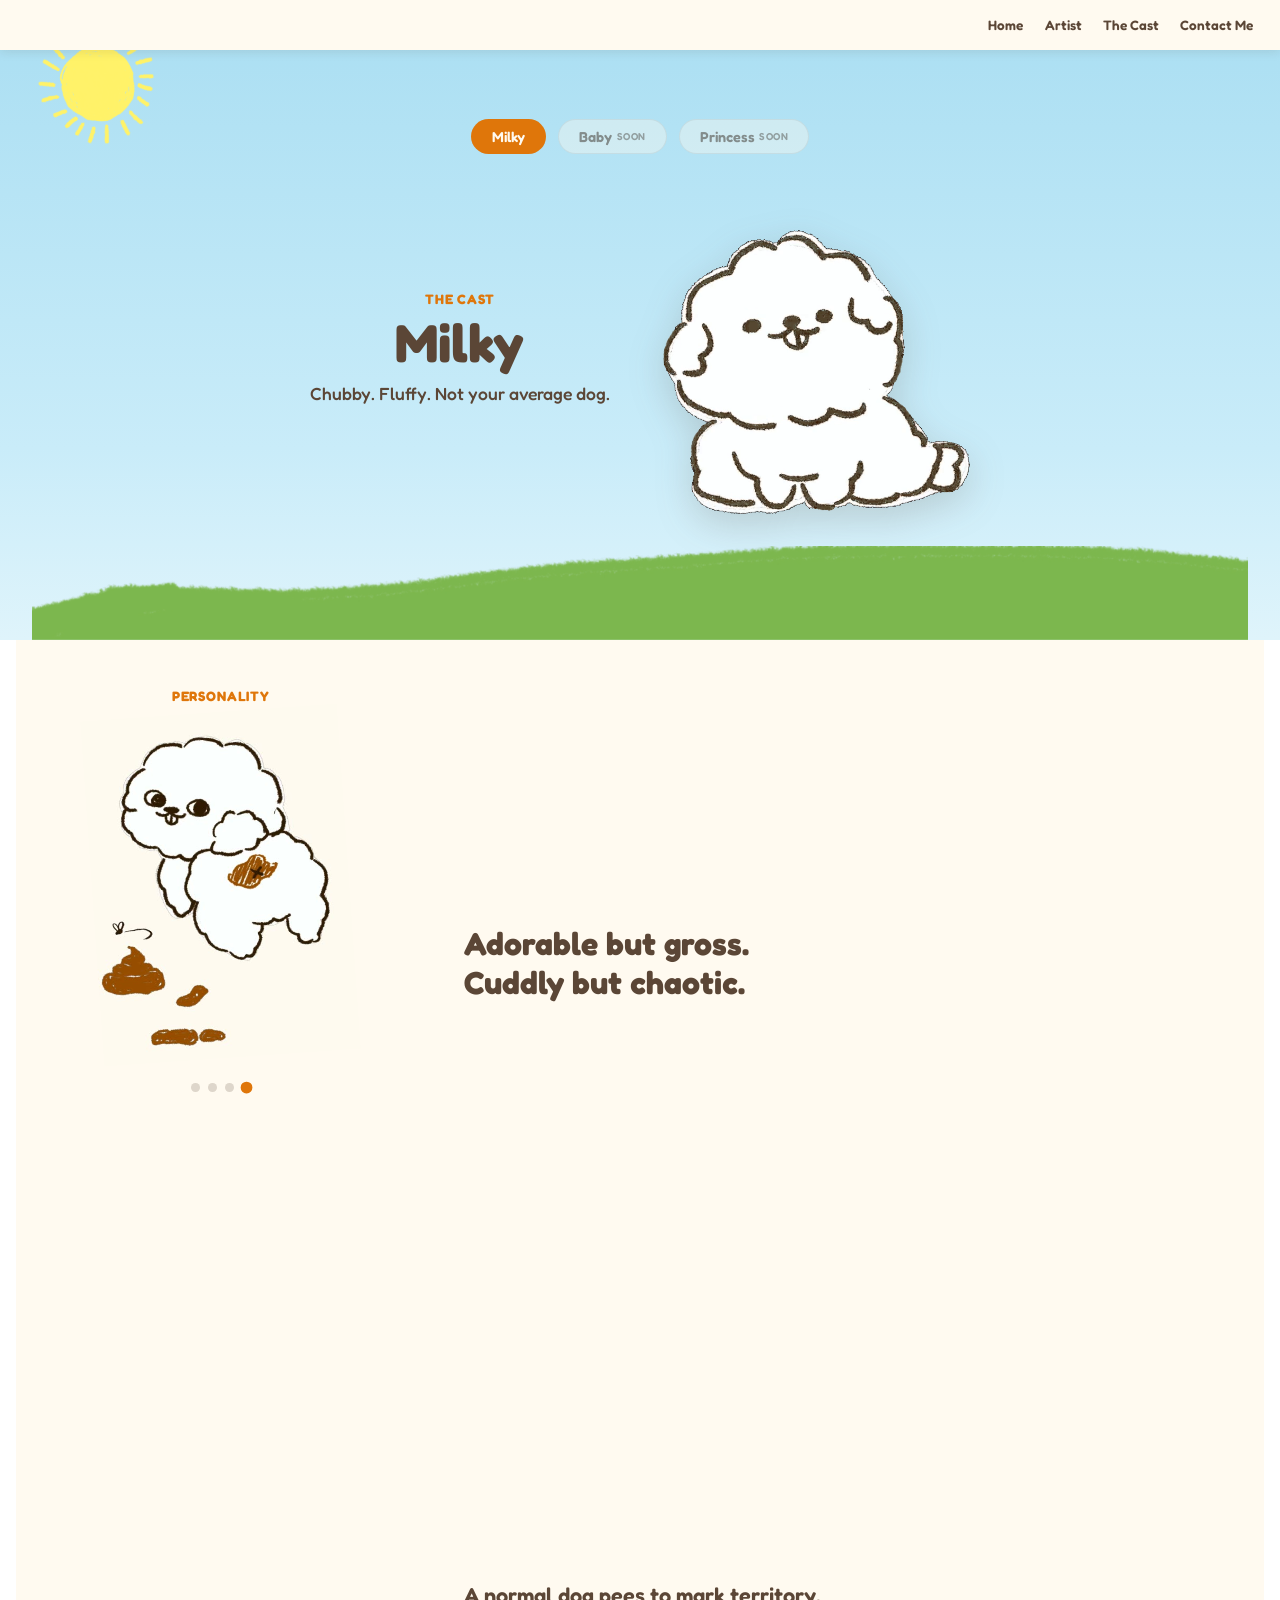
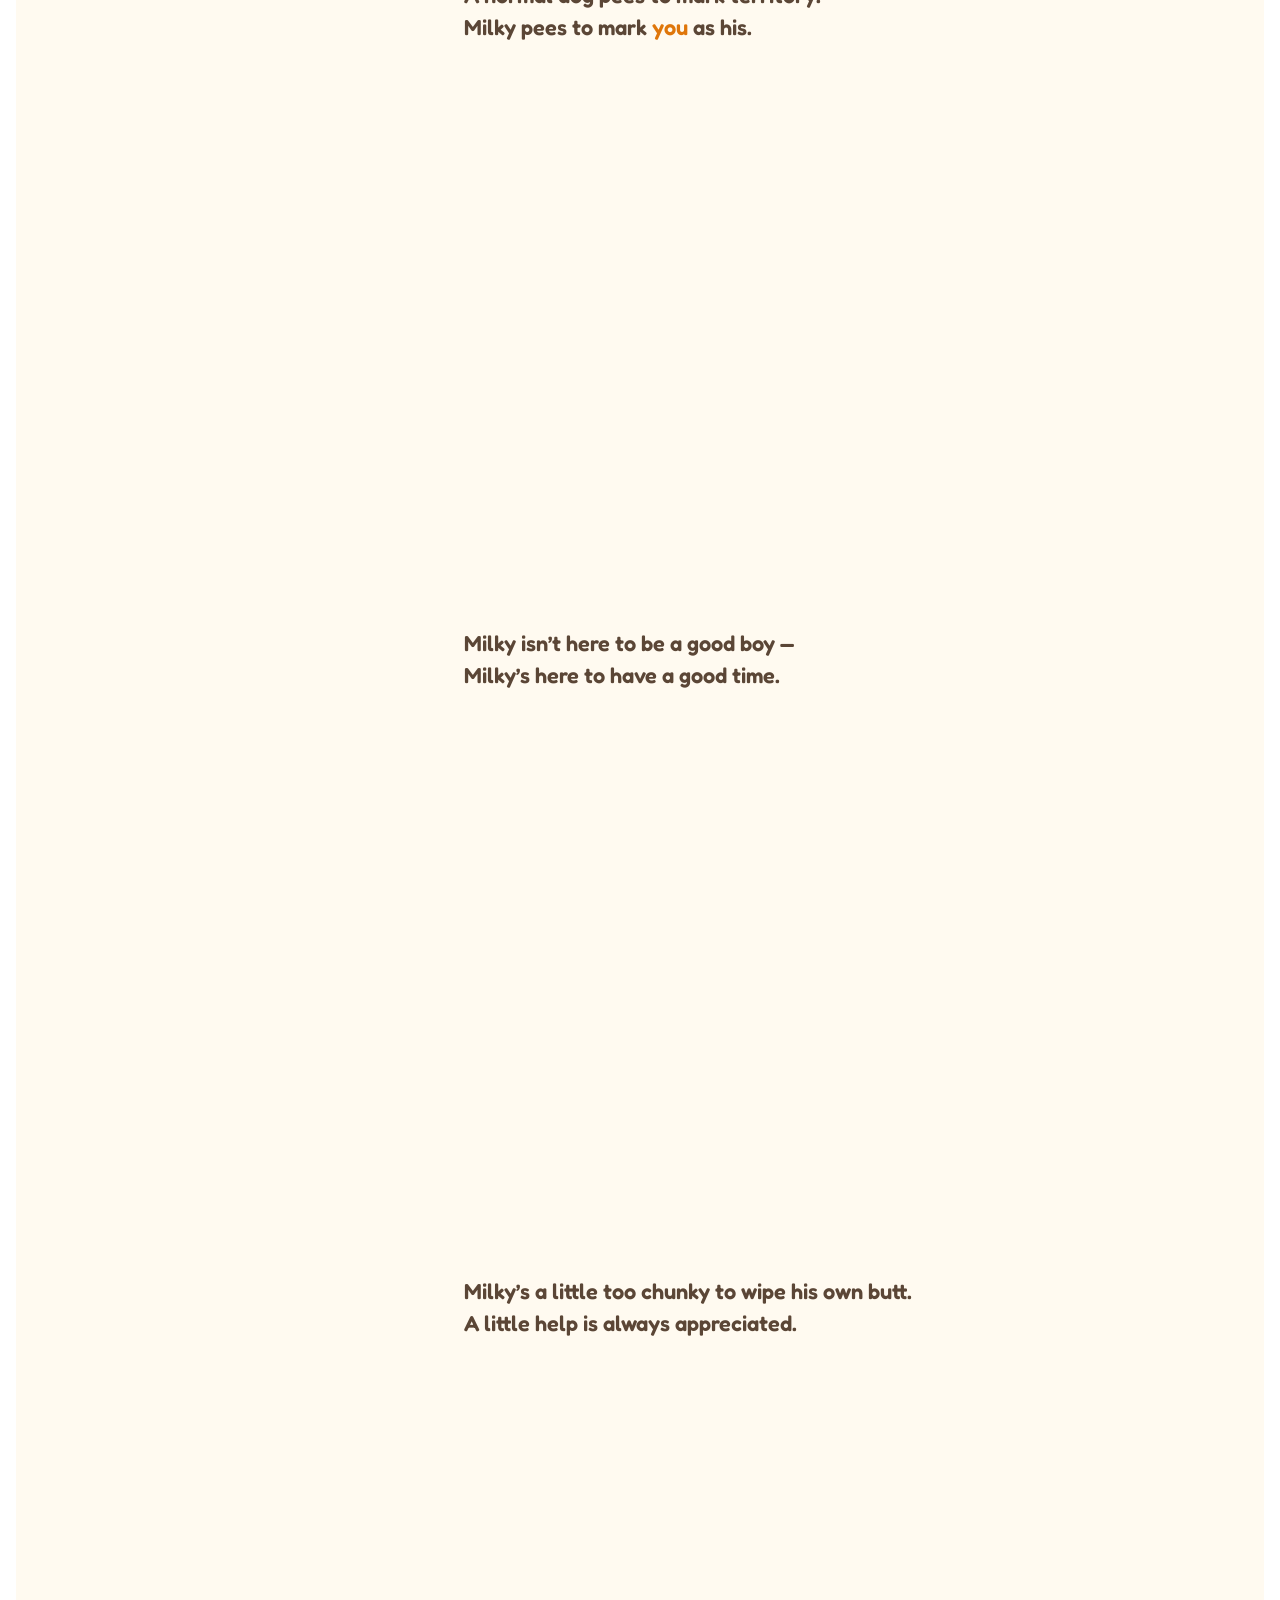
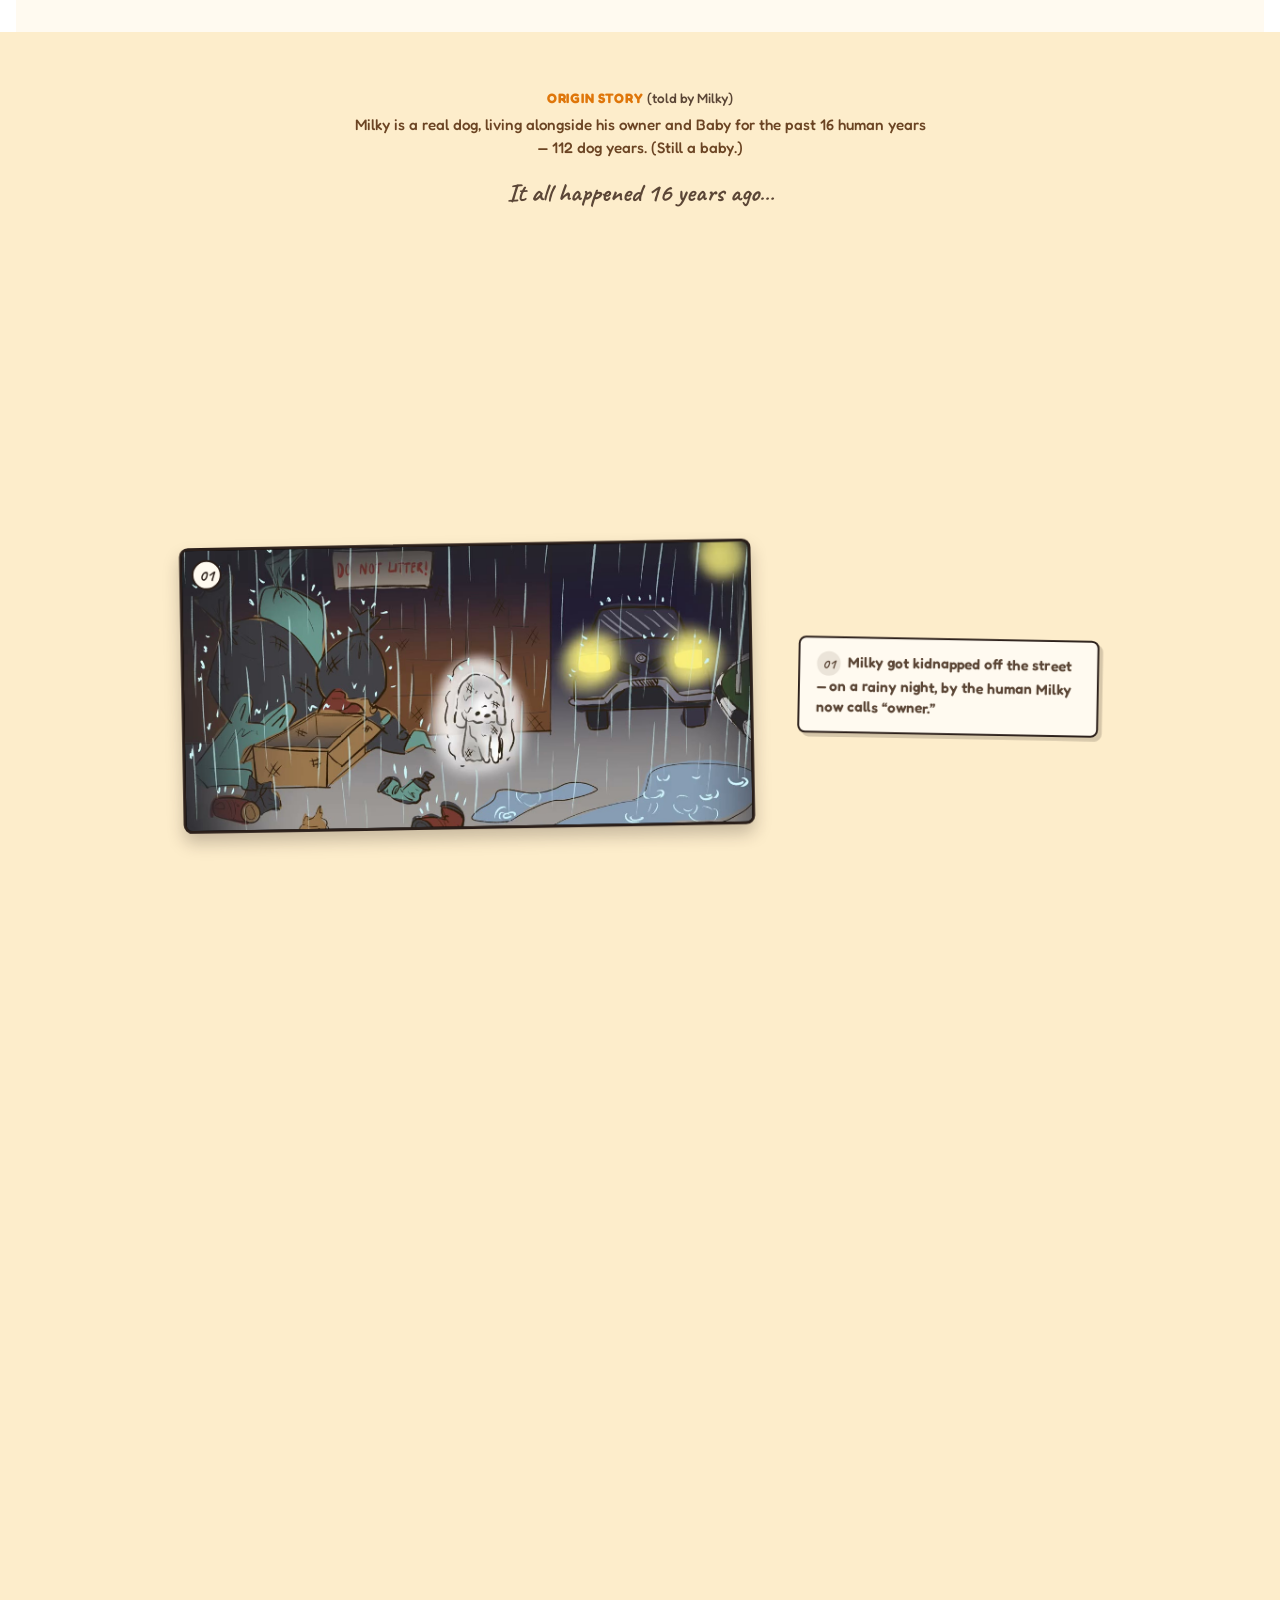
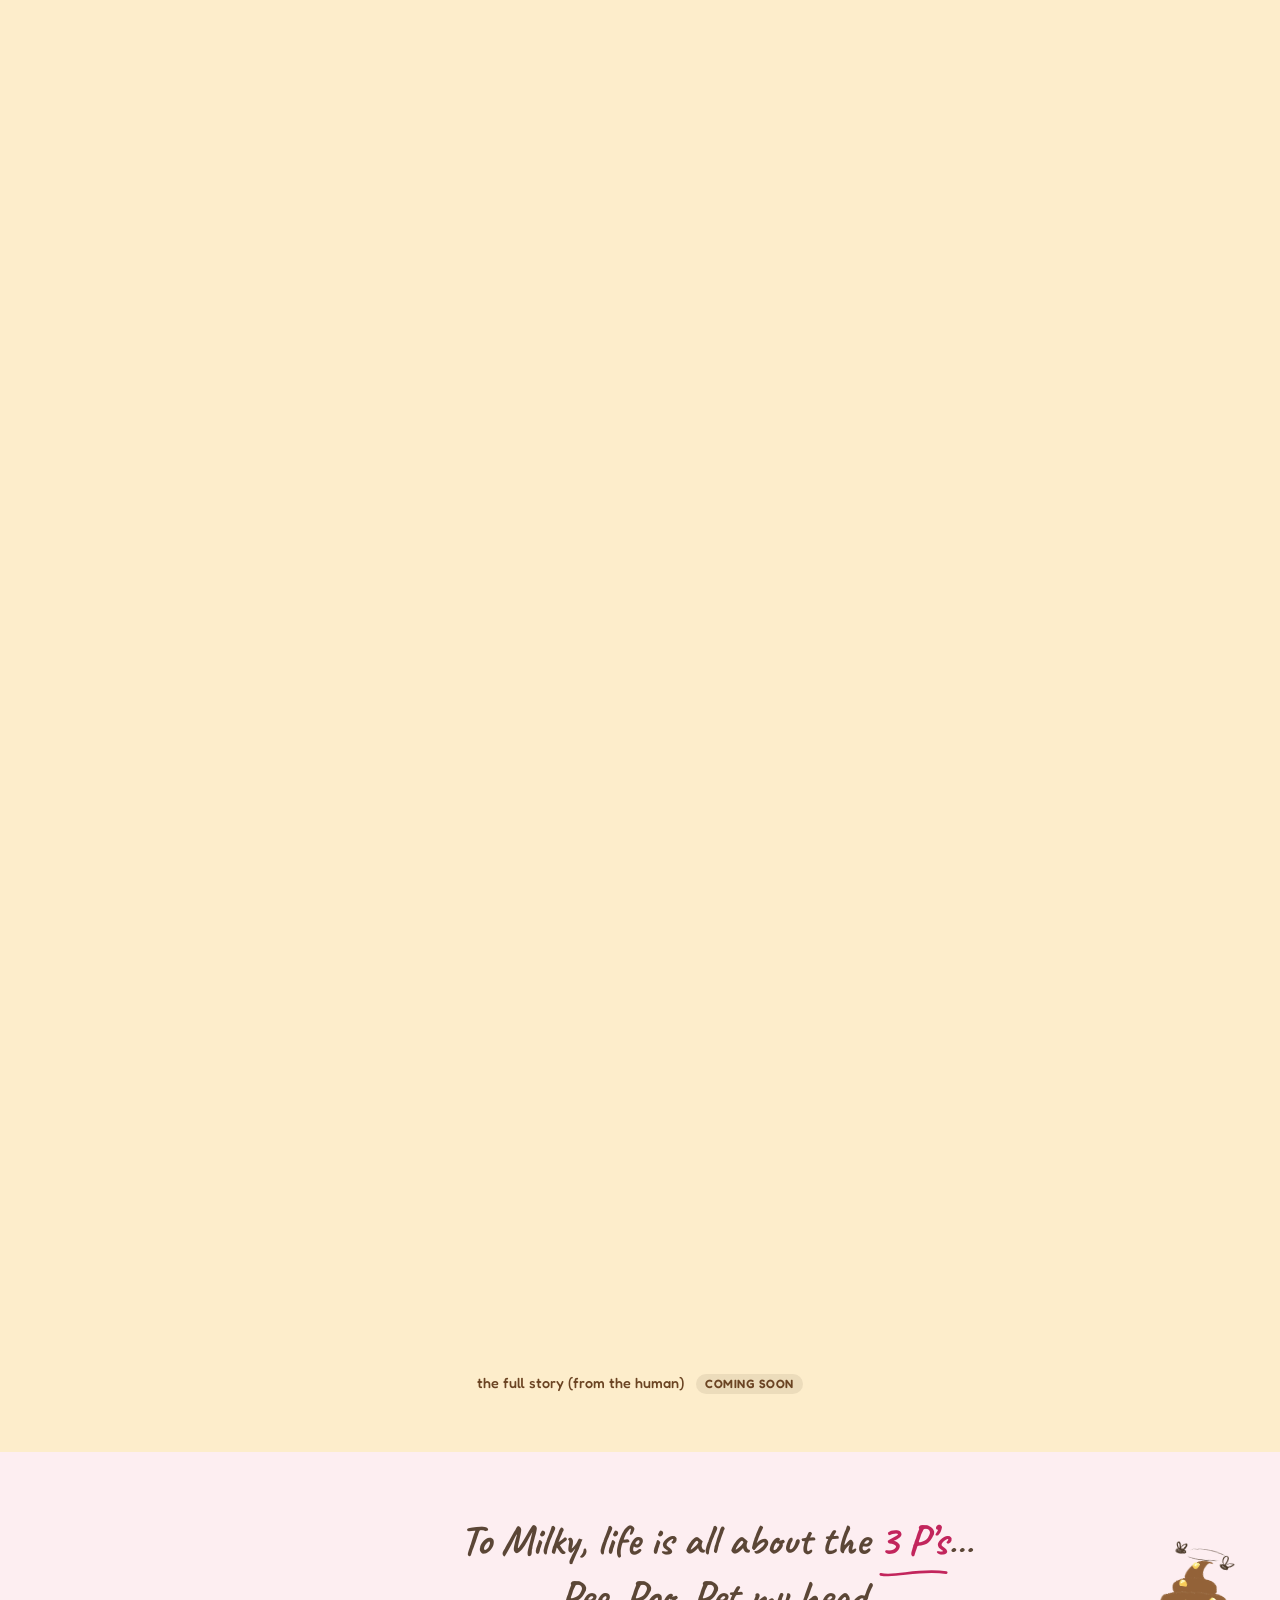
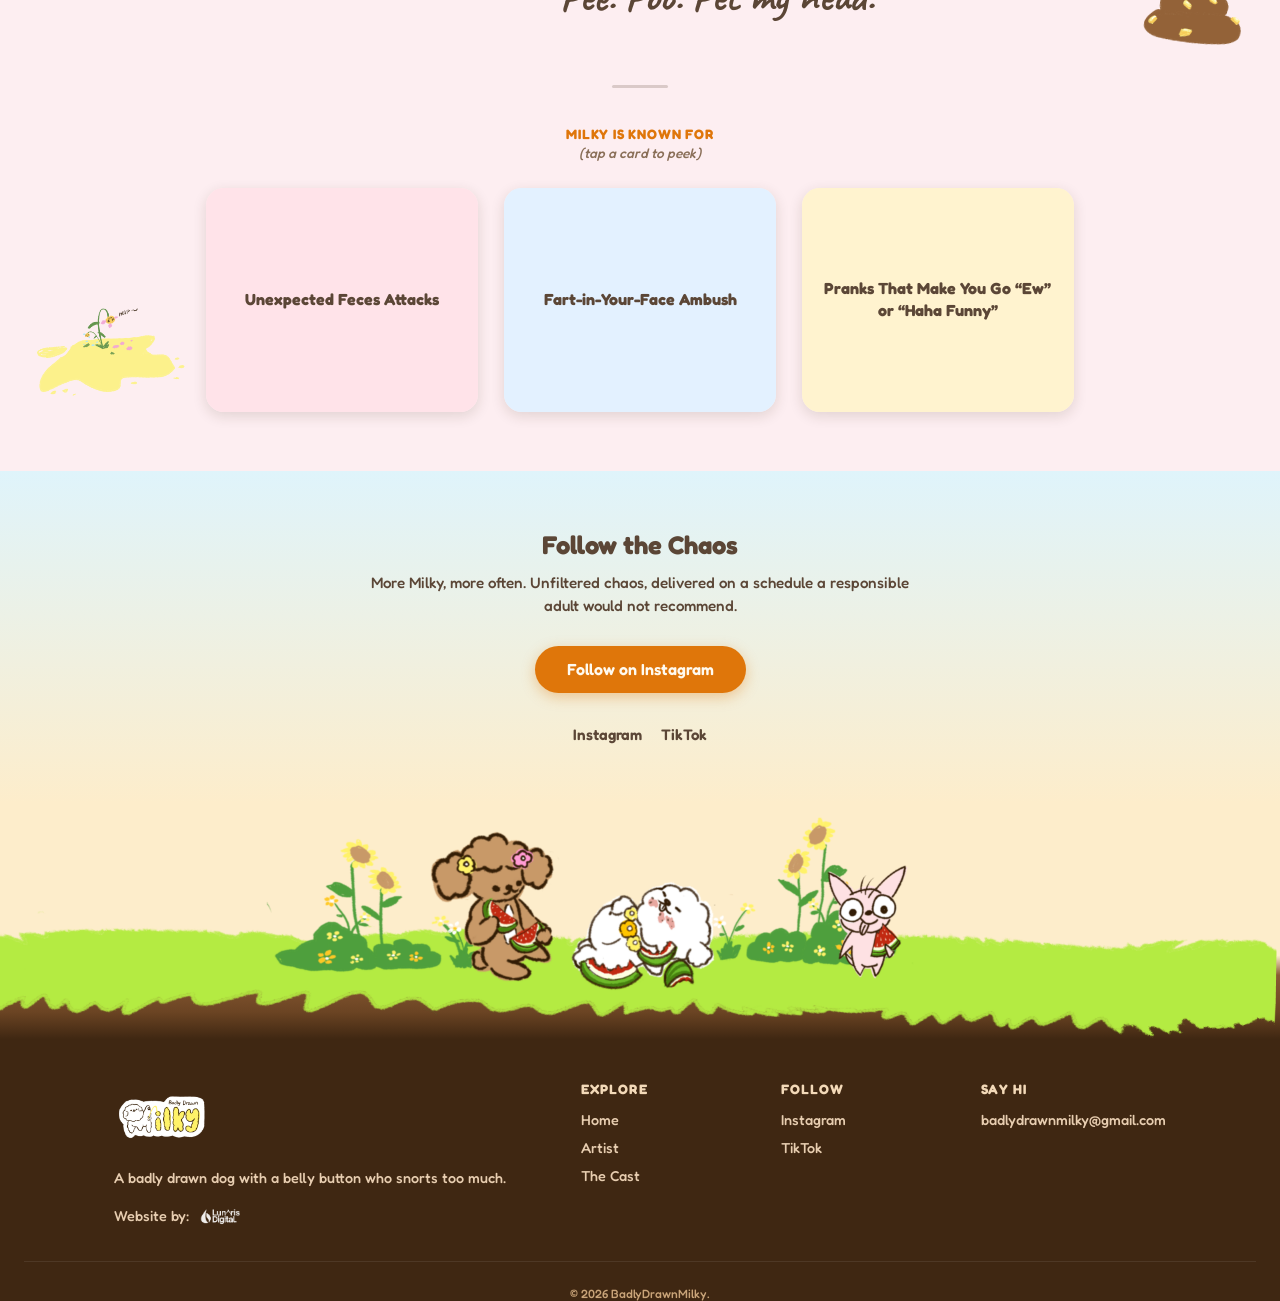
==== commit d57423b2: "WIP" ====
--- a/the-cast-milky.html
+++ b/the-cast-milky.html
@@ -88,22 +88,60 @@
        CSS sticky + an IntersectionObserver per beat (see
        the-cast-milky.js) instead of continuous rAF math, since nothing
        here needs sub-pixel positioning, only "which beat is centered
-       right now." Beat 0 reuses the existing maraca cutout; beat 1 reuses
-       the existing milky-gallery-pee.png (already drawn, and it's
-       literally the pee joke); beats 2/3 have no matching art yet, so
-       they use the site's placeholder portrait per the redesign brief
-       ("use the placeholder for now"). Falls back to a plain stacked
-       column (no sticky, no pin) under 700px — see that media query's own
-       comment below for why. -->
+       right now." Beat 0 reuses the existing maraca cutout. Beats 1-3 got
+       real dedicated art 2026-10-15 (milky-bio-*, cropped/resized from 4K
+       originals — see that folder's own spaced-name source files),
+       replacing an earlier reused gallery image (beat 1) and the site's
+       placeholder portrait (beats 2/3): beat 1 is Milky nuzzling a rose
+       with hearts, matching "pees to mark you as his" more directly than
+       the old literal-peeing gallery shot did; beat 2 is him mid-
+       handstand through a hoop for "here to have a good time"; beat 3 is
+       a real <video> (milky-bio-wipe.mp4) of him turning to discover the
+       mess he can't reach, for "a little help is always appreciated" —
+       its source clip carries a genuine HEVC alpha channel (ffprobe
+       doesn't surface it, but forcing yuva420p on decode does; same
+       "HEVC-alpha trick" family as the homepage's character clips, see
+       main.js's startAlphaMattedCanvas comment), which a plain re-encode
+       to opaque h264 silently drops — stripping the alpha left the RGB
+       plane's own black backing exposed where the clip was meant to read
+       as transparent, blacking out the whole background. Composited onto
+       this panel's own #fffaf0 at encode time (ffmpeg color=0xfffaf0
+       overlay) instead of carried through as real video transparency,
+       since the frame always sits on that exact flat color here — far
+       simpler than standing up a canvas alpha-matte compositor for one
+       decorative loop.
+
+       Under 700px: two earlier mobile attempts didn't work out — a
+       dropped-pin static-stack (image stopped corresponding to whatever
+       beat was on screen) and a scaled-down side-by-side column (the
+       user explicitly didn't want the beat text itself visibly
+       scrolling past, just swapping like the image does, and wanted the
+       art centered rather than parked in a narrow left column). This
+       version instead makes .tcm-bio a single-column CSS GRID with
+       .tcm-bio-art-col and .tcm-bio-beats placed in the SAME grid cell
+       (both grid-column/row: 1) — grid's own stretch-to-fill-the-cell
+       default is what gives the invisible .tcm-bio-beats (opacity: 0,
+       pointer-events: none, still real DOM text so it stays in the
+       accessibility tree and still drives the IntersectionObserver/
+       scroll-trigger length) and the sticky art panel the SAME full
+       height, so .tcm-bio-art-sticky still has real room to pin itself
+       — same underlying mechanism as desktop's flex-stretch, just
+       overlapping instead of side-by-side, since nothing here needs the
+       beats to occupy any visible width of their own anymore.
+       the-cast-milky.js's existing beat-activate() now also mirrors the
+       current beat's own heading/paragraph markup (single source of
+       truth, not duplicated by hand here) into .tcm-bio-caption-mobile,
+       a plain centered, desktop-hidden paragraph that crossfades the
+       same way the art does — see that function's own comment. -->
   <section class="tcm-bio" id="tcm-bio">
     <div class="tcm-bio-art-col">
       <div class="tcm-bio-art-sticky">
         <p class="tcm-eyebrow reveal-text">Personality</p>
         <div class="tcm-bio-art-frame">
           <img class="tcm-bio-art-img is-active" data-beat="0" src="assets/TheCast/Milky/milky-gallery-maraca.png" alt="Milky shaking a pair of maracas, grinning" width="500" height="454" loading="lazy">
-          <img class="tcm-bio-art-img" data-beat="1" src="assets/TheCast/Milky/milky-gallery-pee.png" alt="Milky marking his territory" width="500" height="454" loading="lazy">
-          <img class="tcm-bio-art-img" data-beat="2" src="assets/TheCast/Milky/milky-portrait.png" alt="Illustration of Milky having a good time, not being a good boy (placeholder)" width="579" height="631" loading="lazy">
-          <img class="tcm-bio-art-img" data-beat="3" src="assets/TheCast/Milky/milky-portrait.png" alt="Illustration of Milky needing a little help with butt-wiping duty (placeholder)" width="579" height="631" loading="lazy">
+          <img class="tcm-bio-art-img" data-beat="1" src="assets/TheCast/Milky/milky-bio-claim.png" alt="Milky cuddled up with a rose in his mouth, hearts floating around him" width="700" height="622" loading="lazy">
+          <img class="tcm-bio-art-img" data-beat="2" src="assets/TheCast/Milky/milky-bio-goodtime.png" alt="Milky mid-handstand, flipping through a hoop" width="900" height="544" loading="lazy">
+          <video class="tcm-bio-art-img" data-beat="3" src="assets/TheCast/Milky/milky-bio-wipe.mp4" poster="assets/TheCast/Milky/milky-bio-wipe-poster.jpg" autoplay loop muted playsinline preload="metadata" aria-label="Milky turning around to discover the mess behind him, needing a little help"></video>
         </div>
         <div class="tcm-bio-dots" aria-hidden="true">
           <span class="tcm-bio-dot is-active" data-dot="0"></span>
@@ -111,6 +149,7 @@
           <span class="tcm-bio-dot" data-dot="2"></span>
           <span class="tcm-bio-dot" data-dot="3"></span>
         </div>
+        <p class="tcm-bio-caption-mobile" aria-hidden="true"></p>
       </div>
     </div>
 
@@ -130,52 +169,78 @@
     </div>
   </section>
 
-  <!-- Origin Story: 3 source clips (assets/TheCast/Milky/origin-*.mp4,
+  <!-- Origin Story, redesigned 2026-10-14, panel motion rebuilt several
+       times 2026-10-15 (see [[badlydrawnmilky-cast-page-origin-3p-knownfor-2026-10-15]]
+       for the full history): 3 source clips (assets/TheCast/Milky/origin-*.mp4,
        cropped/transcoded down from the original 4K masters — see that
-       folder's _source subfolder for the untouched originals) laid out as
-       a manga-style strip — one tall panel (the rainy-night rescue) beside
-       two stacked wide panels (the bath / the feast), bold ink gutters,
-       hand-lettered captions in Milky's own "voice" per the txt file's
-       "told by milky" framing. Panels are plain opaque <video> (not
+       folder's _source subfolder for the untouched originals) laid out
+       as 3 standalone comic panels with real breathing room between them
+       instead of the old flush clip-path "page" — captions live in the
+       gap beside/under each panel as their own tilted note card, with a
+       matching ink-circle number tying a caption back to its panel.
+
+       Panel motion is a true PINNED stage with a literal 3D spiral drum,
+       built off a reference image of a ribbon coiling around a vertical
+       pole with each loop's front-facing face marked as where a panel
+       mounts — real CSS 3D (`perspective` + `rotateY`/`translateZ`, not
+       2D translate/scale fakery). .tcm-manga-stage wraps the 3 panels
+       and gets real scroll height; the-cast-milky.js adds .is-spiral to
+       it (skipped under prefers-reduced-motion, so that's also the
+       no-JS fallback) which turns .tcm-manga into the position:sticky
+       pinned box (now also the perspective root) and stacks all 3
+       <figure class="tcm-panel"> on top of each other inside it, each
+       one mounted on its own loop of a shared drum the-cast-milky.js
+       rotates off scroll — see that block's own comment for the
+       rotateY-then-translateZ mechanics that make a panel actually swing
+       around a shared central axis, the `scale()` that cancels out
+       translateZ's own perspective-magnification (without it, panels
+       overflowed .tcm-manga's clip on both sides even at rest — not a
+       sizing bug, a 3D-math one), and how scroll progress is reshaped so
+       the rotation decelerates into each panel and holds there through
+       a dead zone before the next transition unlocks, instead of
+       scrolling 1:1 with rotation. Panels are plain opaque <video> (not
        black-keyed canvases like the homepage's character clips) since
        these are full illustrated scenes, not isolated cutouts — see
-       startBlackKeyedCanvas's own comment in main.js for why that function
-       exists at all; nothing here needs it. -->
+       startBlackKeyedCanvas's own comment in main.js for why that
+       function exists at all; nothing here needs it. -->
   <section class="tcm-origin">
     <p class="tcm-eyebrow reveal-text">Origin Story <span class="tcm-eyebrow-sub">(told by Milky)</span></p>
     <p class="tcm-origin-intro reveal-text">Milky is a real dog, living alongside his owner and Baby for the past 16 human years &mdash; 112 dog years. (Still a baby.)</p>
     <p class="tcm-origin-leadin reveal-text">It all happened 16 years ago&hellip;</p>
 
-    <!-- Three panels, stacked top to bottom, cut by two angled "speed lines"
-         instead of plain horizontal gutters (see .tcm-manga in style.css) —
-         a wide panel, a thin wedge that tapers to a point on the right, then
-         a wide panel again, each video pre-cropped from its own 4K source
-         (assets/TheCast/Milky/_source/) to its panel's own aspect ratio
-         rather than relying on CSS to crop a full-bleed clip, so there's no
-         wasted/oversized video underneath the clip-path. Panels sit flush
-         against each other (no gutter, no drawn border) — the clip-path
-         cuts themselves are the only thing marking the panel edges. -->
-    <div class="tcm-manga">
-      <figure class="tcm-panel tcm-panel-1">
-        <video src="assets/TheCast/Milky/origin-1-rescue.mp4" poster="assets/TheCast/Milky/origin-1-rescue-poster.jpg" autoplay loop muted playsinline preload="metadata"></video>
-        <figcaption>Milky got kidnapped off the street &mdash; on a rainy night, by the human Milky now calls &ldquo;owner.&rdquo;</figcaption>
-      </figure>
-
-      <figure class="tcm-panel tcm-panel-2">
-        <video src="assets/TheCast/Milky/origin-2-bath.mp4" poster="assets/TheCast/Milky/origin-2-bath-poster.jpg" autoplay loop muted playsinline preload="metadata"></video>
-        <figcaption>Milky tried to escape&hellip;</figcaption>
-      </figure>
-
-      <figure class="tcm-panel tcm-panel-3">
-        <video src="assets/TheCast/Milky/origin-3-feast.mp4" poster="assets/TheCast/Milky/origin-3-feast-poster.jpg" autoplay loop muted playsinline preload="metadata"></video>
-        <figcaption>But Milky got fed well. TOO well. So Milky stayed &mdash; for the next 16 years.</figcaption>
-      </figure>
+    <div class="tcm-manga-stage">
+      <div class="tcm-manga">
+        <figure class="tcm-panel tcm-panel-1">
+          <div class="tcm-panel-frame">
+            <span class="tcm-panel-num" aria-hidden="true">01</span>
+            <video src="assets/TheCast/Milky/origin-1-rescue.mp4" poster="assets/TheCast/Milky/origin-1-rescue-poster.jpg" autoplay loop muted playsinline preload="metadata"></video>
+          </div>
+          <figcaption class="tcm-panel-caption"><span class="tcm-panel-caption-num" aria-hidden="true">01</span>Milky got kidnapped off the street &mdash; on a rainy night, by the human Milky now calls &ldquo;owner.&rdquo;</figcaption>
+        </figure>
+
+        <figure class="tcm-panel tcm-panel-2">
+          <div class="tcm-panel-frame">
+            <span class="tcm-panel-num" aria-hidden="true">02</span>
+            <video src="assets/TheCast/Milky/origin-2-bath.mp4" poster="assets/TheCast/Milky/origin-2-bath-poster.jpg" autoplay loop muted playsinline preload="metadata"></video>
+          </div>
+          <figcaption class="tcm-panel-caption"><span class="tcm-panel-caption-num" aria-hidden="true">02</span>Milky tried to escape&hellip;</figcaption>
+        </figure>
+
+        <figure class="tcm-panel tcm-panel-3">
+          <div class="tcm-panel-frame">
+            <span class="tcm-panel-num" aria-hidden="true">03</span>
+            <video src="assets/TheCast/Milky/origin-3-feast.mp4" poster="assets/TheCast/Milky/origin-3-feast-poster.jpg" autoplay loop muted playsinline preload="metadata"></video>
+          </div>
+          <figcaption class="tcm-panel-caption"><span class="tcm-panel-caption-num" aria-hidden="true">03</span>But Milky got fed well. TOO well. So Milky stayed &mdash; for the next 16 years.</figcaption>
+        </figure>
+      </div>
     </div>
 
     <p class="tcm-origin-link">the full story (from the human) <span class="tcm-soon">coming soon</span></p>
   </section>
 
-  <!-- Brand Spirit / Catchphrase + Signature Bits, redesigned 2026-10-14:
+  <!-- Brand Spirit / Catchphrase + Signature Bits, redesigned 2026-10-14,
+       doodle/cursor/Known-For art swapped in 2026-10-15 for real assets:
        the pull-quote (still Caveat, still the one spot on this page that
        breaks from the site's usual rounded sans) now "scrawls" onto the
        page word by word on scroll-in instead of just fading in as one
@@ -187,23 +252,57 @@
        image) the moment the quote reveals, so it reads as Milky
        underlining his own line rather than a static asset.
 
+       The doodle is now milky-wag-tail.mp4 (cropped/transcoded from the
+       4K "milky wag tail.mp4" master — tight square crop around Milky
+       himself, see that folder's own original for the untouched wide
+       version) in place of the old placeholder portrait: a plain <video>,
+       paused on its first frame at rest, playing only while hovered
+       (the-cast-milky.js) — tap toggles it on touch, same
+       hover-and-tap-both pattern as the flip cards below. .tcm-pet-cursor
+       is a second, independent effect scoped to this whole section (not
+       just the doodle): while a fine-pointer mouse is anywhere over
+       .tcm-quote, the real cursor is hidden and this floating
+       milky-pet-palm.png takes its place, idly rocking back and forth,
+       and dipping down into a "pet" motion on click — see
+       the-cast-milky.js's own comment on the cursor-follow block for why
+       it's a followed element instead of a CSS `cursor: url()` (that
+       can't be kept animating at rest or re-triggered on click). Skipped
+       entirely on touch (no real cursor to replace there).
+
        "Known For" is now a row of tap/hover flip-cards, not static badge
-       cards — front face is just the illustration (placeholder for now,
-       no label) so flipping genuinely reveals something instead of
-       repeating what's already on screen; back face is the same trait
-       label the old static badge cards used verbatim (nothing new
-       invented — see [[badlydrawnmilky-cast-page-content-fidelity]] on
-       why captions here stay exactly on the txt file's own wording
-       rather than being expanded into new flavor text). Flipped via a
-       shared .is-flipped toggle in the-cast-milky.js (click/tap + hover,
-       not hover-only, since hover doesn't exist on touch). -->
+       cards. Flipped (front = what the ring on the call said, back =
+       the actual art), per request — front face shows the trait label
+       the old static badge cards used verbatim (nothing new invented —
+       see [[badlydrawnmilky-cast-page-content-fidelity]] on why captions
+       here stay exactly on the txt file's own wording rather than being
+       expanded into new flavor text); back face is the real matching
+       illustration (milky-bit-feces/fart/prank.png, resized down from
+       the 2000×2000 originals — see that folder's own spaced-name files)
+       now that actual art exists for each one, in place of the earlier
+       shared placeholder portrait. Flipped via a shared .is-flipped
+       toggle in the-cast-milky.js (click/tap + hover, not hover-only,
+       since hover doesn't exist on touch).
+
+       Two more loose doodles (milky-3p-pee-puddle.png, milky-3p-poo.png
+       — cropped from 4K originals, same as everything else above) sit in
+       the wide empty margins either side of the centered column on
+       desktop, just scattered there per request rather than tied to any
+       specific word. .tcm-quote-deco is absolutely positioned against
+       .tcm-quote (now position:relative) and hidden under 1000px, where
+       those margins shrink to nothing and the images would otherwise sit
+       on top of the actual content. -->
   <section class="tcm-quote">
+    <img class="tcm-quote-deco tcm-quote-deco-puddle" src="assets/TheCast/Milky/milky-3p-pee-puddle.png" alt="" aria-hidden="true" loading="lazy">
+    <img class="tcm-quote-deco tcm-quote-deco-poo" src="assets/TheCast/Milky/milky-3p-poo.png" alt="" aria-hidden="true" loading="lazy">
+
     <div class="tcm-quote-inner">
-      <img class="tcm-quote-doodle reveal-text" src="assets/TheCast/Milky/milky-portrait.png" alt="Milky doodle (placeholder)" width="579" height="631" loading="lazy">
+      <video class="tcm-quote-doodle reveal-text" src="assets/TheCast/Milky/milky-wag-tail.mp4" muted loop playsinline preload="metadata" aria-hidden="true"></video>
       <p class="tcm-quote-text reveal-text" data-scrawl>
         <span class="tcm-quote-line1">To Milky, life is all about the <span class="tcm-quote-accent">3 P&rsquo;s<svg class="tcm-quote-underline" viewBox="0 0 160 24" aria-hidden="true"><path d="M4 16 C 40 24, 90 2, 156 12" /></svg></span>&hellip;</span><br>Pee. Poo. Pet my head.
       </p>
     </div>
+
+    <img class="tcm-pet-cursor" src="assets/TheCast/Milky/milky-pet-palm.png" alt="" aria-hidden="true">
 
     <div class="tcm-bits">
       <p class="tcm-eyebrow reveal-text">Milky is Known For</p>
@@ -212,30 +311,30 @@
         <button type="button" class="tcm-bit reveal-text" aria-pressed="false">
           <span class="tcm-bit-inner">
             <span class="tcm-bit-face tcm-bit-face-front">
-              <img src="assets/TheCast/Milky/milky-portrait.png" alt="Illustration of Milky's surprise feces attacks (placeholder)" width="579" height="631" loading="lazy">
+              <span class="tcm-bit-label">Unexpected Feces Attacks</span>
             </span>
             <span class="tcm-bit-face tcm-bit-face-back">
-              <span class="tcm-bit-label">Unexpected Feces Attacks</span>
+              <img src="assets/TheCast/Milky/milky-bit-feces.png" alt="Illustration of Milky's surprise feces attack" width="700" height="700" loading="lazy">
             </span>
           </span>
         </button>
         <button type="button" class="tcm-bit reveal-text" aria-pressed="false">
           <span class="tcm-bit-inner">
             <span class="tcm-bit-face tcm-bit-face-front">
-              <img src="assets/TheCast/Milky/milky-portrait.png" alt="Illustration of Milky's fart-in-your-face ambush (placeholder)" width="579" height="631" loading="lazy">
+              <span class="tcm-bit-label">Fart-in-Your-Face Ambush</span>
             </span>
             <span class="tcm-bit-face tcm-bit-face-back">
-              <span class="tcm-bit-label">Fart-in-Your-Face Ambush</span>
+              <img src="assets/TheCast/Milky/milky-bit-fart.png" alt="Illustration of Milky's fart-in-your-face ambush" width="700" height="700" loading="lazy">
             </span>
           </span>
         </button>
         <button type="button" class="tcm-bit reveal-text" aria-pressed="false">
           <span class="tcm-bit-inner">
             <span class="tcm-bit-face tcm-bit-face-front">
-              <img src="assets/TheCast/Milky/milky-portrait.png" alt="Illustration of one of Milky's pranks (placeholder)" width="579" height="631" loading="lazy">
+              <span class="tcm-bit-label">Pranks That Make You Go &ldquo;Ew&rdquo; or &ldquo;Haha Funny&rdquo;</span>
             </span>
             <span class="tcm-bit-face tcm-bit-face-back">
-              <span class="tcm-bit-label">Pranks That Make You Go &ldquo;Ew&rdquo; or &ldquo;Haha Funny&rdquo;</span>
+              <img src="assets/TheCast/Milky/milky-bit-prank.png" alt="Illustration of one of Milky's pranks" width="700" height="700" loading="lazy">
             </span>
           </span>
         </button>
@@ -312,6 +411,6 @@
     </div>
   </footer>
 
-  <script src="js/the-cast-milky.js?v=2"></script>
+  <script src="js/the-cast-milky.js?v=3"></script>
 </body>
 </html>
--- a/css/style.css
+++ b/css/style.css
@@ -3859,6 +3859,18 @@
   transform: rotate(-4deg) scale(1);
 }
 
+/* beat 3's video (milky-bio-wipe.mp4) is an opaque rectangle matted onto
+   this panel's own #fffaf0 at encode time (see the-cast-milky.html's own
+   comment above .tcm-bio for why), not a transparent-background PNG like
+   every other beat here — so the drop-shadow above, which reads as a
+   shadow hugging the dog's silhouette on those, instead outlines the
+   whole rectangular video frame on this one (a visible "card" floating
+   on the matching cream page background). Dropped here since a shadow
+   around a flat color identical to the backdrop has nothing to add. */
+video.tcm-bio-art-img {
+  filter: none;
+}
+
 .tcm-bio-dots {
   display: flex;
   justify-content: center;
@@ -3914,77 +3926,107 @@
   font-style: normal;
 }
 
-/* Mobile: the sticky-panel/tall-beats pairing needs real desktop-style
-   width to read as "paired columns" at all — on a narrow phone the art
-   column would either crush down to nothing or push the sticky panel to
-   a height taller than the viewport (nothing left for it to stick
-   against). Simpler and more reliable to drop the pin entirely here: one
-   static image up top, then the 4 beats stack as plain short paragraphs
-   with the site's usual reveal-text fade, same degrade-gracefully pattern
-   every other complex section on this page already follows for 700px. */
+/* Mirrors the active beat's own text (see the-cast-milky.js's activate())
+   — hidden entirely on desktop, where the real .tcm-bio-beat paragraphs
+   are the visible ones. Crossfades the same way .tcm-bio-art-img does. */
+.tcm-bio-caption-mobile {
+  display: none;
+  opacity: 0;
+  transition: opacity 0.25s ease;
+}
+
+.tcm-bio-caption-mobile.is-visible {
+  opacity: 1;
+}
+
+/* Mobile: two earlier attempts here didn't land — see the-cast-milky.html's
+   own comment above .tcm-bio for why (a dropped-pin static stack, then a
+   scaled-down side-by-side column). This one keeps .tcm-bio-art-col and
+   .tcm-bio-beats as flex/grid siblings, same as desktop's underlying
+   mechanism, but overlapping in a single-column CSS GRID cell instead of
+   side by side: grid's default stretch still gives the invisible
+   .tcm-bio-beats (and therefore .tcm-bio-art-col, which shares its grid
+   cell) the full scroll height the sticky art panel needs to pin against,
+   but since .tcm-bio-beats no longer needs any VISIBLE width of its own,
+   .tcm-bio-art-col is free to use the entire row width to actually
+   center the art + caption, rather than being squeezed into a narrow
+   side column. */
 @media (max-width: 700px) {
   .tcm-bio {
-    flex-direction: column;
+    display: grid;
+    grid-template-columns: 1fr;
   }
 
   .tcm-bio-art-col {
-    flex: none;
+    grid-column: 1;
+    grid-row: 1;
+  }
+
+  .tcm-bio-beats {
+    grid-column: 1;
+    grid-row: 1;
+    opacity: 0;
+    pointer-events: none;
   }
 
   .tcm-bio-art-sticky {
-    position: static;
-    padding-bottom: 0.5rem;
+    top: calc(76px + 1rem);
+    padding: 1.5rem 1.5rem 1rem;
   }
 
   .tcm-bio-art-frame {
-    max-width: 14rem;
+    max-width: clamp(13rem, 62vw, 18rem);
     margin: 0 auto;
   }
 
-  .tcm-bio-art-img {
-    position: static;
-    opacity: 0;
-    display: none;
-  }
-
-  .tcm-bio-art-img.is-active {
-    opacity: 1;
+  .tcm-bio-caption-mobile {
     display: block;
-    position: relative;
-  }
-
-  .tcm-bio-dots {
-    display: none;
-  }
-
-  .tcm-bio-beat {
-    min-height: 0;
-    padding: 1.25rem clamp(1.5rem, 6vw, 2.5rem);
+    max-width: 24rem;
+    margin: 1rem auto 0;
+    padding: 0 1rem;
+    color: #5b4636;
     text-align: center;
-    justify-content: center;
-  }
-
-  .tcm-bio-beat h2 {
-    font-size: clamp(1.6rem, 7vw, 2rem);
-  }
-
-  .tcm-bio-beat p {
-    font-size: clamp(1.1rem, 5vw, 1.3rem);
-  }
-}
-
-/* Origin Story: a manga-style strip built from 3 short clips (see
-   the-cast-milky.html's own comment on .tcm-manga for why these are plain
-   <video>, not black-keyed canvases). One tall panel (the rainy-night
-   rescue) beside two stacked wide panels — a classic manga page rhythm —
-   with bold dark "ink" gutters/borders standing in for hand-drawn panel
-   lines, and a white hard-edged narration box per panel (top-left corner,
-   like a manga caption box) instead of a bottom caption bar, so it reads
-   as part of the comic rather than a photo-with-subtitle. */
+    font-size: clamp(1.4rem, 6vw, 1.75rem);
+    line-height: 1.3;
+    font-weight: 600;
+  }
+
+  .tcm-bio-caption-mobile em {
+    color: #df760a;
+    font-style: normal;
+  }
+}
+
+/* Origin Story, redesigned 2026-10-14: a manga-style strip built from 3
+   short clips (see the-cast-milky.html's own comment on .tcm-manga for why
+   these are plain <video>, not black-keyed canvases). Used to be one
+   clipped "page" with the 3 panels flush against each other and captions
+   as tiny corner overlays sitting ON TOP of the clip; now each panel is
+   its own standalone card with real vertical gap between them (that gap
+   is what gives this section its longer scroll) and the caption moved
+   into that gap as a proper note card next to/under its panel, big enough
+   to read without covering any of the scene. */
 .tcm-origin {
-  padding: clamp(3rem, 4.58vw, 5.5rem) clamp(1.5rem, 2.5vw, 3rem);
+  /* --tcm-origin-pad-x is reused by .tcm-panel-frame's mobile full-bleed
+     margins below, so the two stay in sync by construction instead of a
+     second hand-copied clamp() that can drift out of sync with this one. */
+  --tcm-origin-pad-x: clamp(1.5rem, 2.5vw, 3rem);
+  padding: clamp(3rem, 4.58vw, 5.5rem) var(--tcm-origin-pad-x);
   background: #fdedcb;
   text-align: center;
+  /* Deliberately NOT overflow-x:hidden here (the old per-panel sweep used
+     to need it, to clip translateX past this section's own edges) — now
+     that .tcm-manga itself is the pinned, position:sticky element (see
+     .tcm-manga-stage.is-spiral above), putting overflow anything-but-
+     visible on one of ITS ancestors breaks its stickiness: overflow-x
+     without overflow-y forces overflow-y to compute to `auto`, which
+     makes this section its own sticky containing block instead of the
+     viewport, and the pin stops tracking scroll correctly (panels went
+     fully invisible at some scroll positions — caught live via a local
+     serve, see [[badlydrawnmilky-overflow-x-hidden-breaks-sticky]]).
+     .tcm-manga's own overflow:hidden (scoped to just that sticky box, not
+     an ancestor of it) clips the panels' sweep instead — same effect,
+     without breaking its own position:sticky. */
 }
 
 .tcm-origin-intro {
@@ -4003,120 +4045,209 @@
   margin: 1rem 0 clamp(1.5rem, 2.08vw, 2.5rem);
 }
 
-/* A single comic "page": 3 clipped panels stacked top-to-bottom — a wide
-   rectangle, a wedge, then a wide rectangle again — instead of plain
-   horizontal gutters. No drawn border or divider lines — panels sit flush
-   against each other, so the angled clip-path cuts themselves are the
-   only thing marking a panel edge.
-
-   The dividers are deliberately shallow (line A drifts 2% of the page's
-   height across its width, line B drifts 8%) — this used to be 4% and
-   24%, which made line B taper panel 2 down to a near-zero-width point on
-   the right and chewed up most of that clip's own scene. Keeping both
-   drifts small means every panel keeps most of its frame. The two lines
-   are centered on 34% and 66% of the page (not 40%/62%) so panel 2's own
-   share of the strip is the biggest of the three, not the smallest.
-
-   Each panel's own bounding box (top/height below) is sized to just the
-   band that polygon actually needs, NOT the full page (inset: 0 on all 3
-   was the original, broken version of this — every video got stretched
-   to cover the whole page height before its clip-path revealed only a
-   thin sliver of that, blowing each clip up 2-3x and cropping away
-   everything but a tiny zoomed-in center strip). clip-path coordinates
-   here are local to that smaller box (0-100% of ITS OWN height), and each
-   video is pre-cropped (see assets/TheCast/Milky/_source/) to roughly
-   that box's own aspect ratio, so object-fit: cover only trims a little. */
+/* Pinned stage wrapper, added 2026-10-15 so the 3 panels can take over
+   one single viewport-filling box instead of sweeping past independently
+   in normal flow (see the-cast-milky.html's own comment on .tcm-origin
+   for why that first attempt showed all 3 at once). Plain, un-classed
+   .tcm-manga-stage has no height of its own — that IS the fallback for
+   prefers-reduced-motion and no-JS, where .tcm-manga below just stays a
+   normal static column and nothing in this block ever applies.
+   .is-spiral is added by the-cast-milky.js once it's confirmed motion is
+   wanted, and --tcm-panel-count is set alongside it so this works for
+   however many panels end up in the strip without a hand-copied number. */
+.tcm-manga-stage {
+  position: relative;
+}
+
+.tcm-manga-stage.is-spiral {
+  height: calc(var(--tcm-panel-count, 3) * 100vh);
+}
+
+/* The strip itself: 3 panel/caption pairs. In the default (no .is-spiral)
+   state this is just a stacked column with a tall gap between pairs —
+   that gap is what used to stretch this section's scroll distance out,
+   same idea as .tcm-bio-beat's min-height for Personality & Bio. Once
+   .is-spiral is on the stage, this becomes the sticky pinned box instead
+   (the panels inside go absolute/stacked — see below) — overflow:hidden
+   here clips their scroll-linked sweep to this box's own edges, same
+   reasoning as .tcm-origin's own overflow-x:hidden one level up (scoped
+   tight, not on html/body, so it can never touch position:sticky
+   elsewhere on the page — see that comment for why that matters here). */
 .tcm-manga {
+  display: flex;
+  flex-direction: column;
+  gap: clamp(4.5rem, 11vw, 8rem);
+  max-width: 64rem;
+  margin: 0 auto;
+}
+
+.tcm-manga-stage.is-spiral .tcm-manga {
+  position: sticky;
+  top: 0;
+  height: 100vh;
+  overflow: hidden;
+  /* Real CSS 3D, not a 2D fake — this is the "camera distance" for every
+     panel's rotateY/translateZ (see the-cast-milky.js's own comment on
+     this whole block for the spiral-drum mechanism). Must live on the
+     panels' direct parent to apply at all; a smaller number here would
+     exaggerate the fisheye/foreshortening, a larger one flattens it out
+     toward an orthographic-looking rotation. */
+  perspective: 1700px;
+}
+
+/* Stacked on top of each other inside the pinned box, each mounted on its
+   own loop of a shared 3D drum that the-cast-milky.js rotates by setting
+   `transform: translateY(...) rotateY(...) translateZ(...)` per frame off
+   one shared scroll-progress value — see that block's own comment for why
+   rotateY-then-translateZ (not the reverse, and no counter-rotation) is
+   what makes a panel read as "glued to the spinning drum" rather than "a
+   sign orbiting while staying face-on". backface-visibility:hidden is
+   what makes a panel actually vanish once it's rotated past edge-on
+   instead of rendering a mirror-flipped version of its own front face. */
+.tcm-manga-stage.is-spiral .tcm-panel {
+  position: absolute;
+  inset: 0;
+  backface-visibility: hidden;
+  -webkit-backface-visibility: hidden;
+}
+
+/* inset:0 above gives each panel a real 100vh-tall box to center itself
+   in (needed so every panel's rotation pivots around the same shared
+   point) — but that also hands them a lot more height than their own
+   content needs, and the mobile layout's own `flex: 1 1 auto` (meant for
+   the old content-sized, non-pinned column) treats that leftover height
+   as free space to grow into. In a column flex direction that's the
+   main axis, so it was stretching `.tcm-panel-frame` taller than its
+   `aspect-ratio` while its width stayed capped — the frame rendered
+   squashed/distorted, caught on a real mobile-width check (390px) via a
+   same-origin iframe. Pinning flex-grow back to 0 here keeps both the
+   frame and caption at their natural content size on any screen width;
+   `.tcm-panel`'s own `justify-content: center` (unconditional, further
+   below) still centers that natural-size pair as a group within the
+   taller box. */
+.tcm-manga-stage.is-spiral .tcm-panel-frame,
+.tcm-manga-stage.is-spiral .tcm-panel-caption {
+  flex-grow: 0;
+}
+
+/* Each <figure> is the zigzag row: panel frame on one side, caption card
+   on the other. .tcm-panel-2 flips the row so the strip reads like a page
+   turning left/right rather than one dead-center column — the only panel
+   that needs its own override since 1 and 3 share the default order. */
+.tcm-panel {
+  display: flex;
+  align-items: center;
+  justify-content: center;
+  gap: clamp(1.5rem, 4vw, 3rem);
+  margin: 0;
+  text-align: left;
+  /* transform/opacity are set per-frame by the-cast-milky.js's
+     scroll-sweep block (or never touched at all under
+     prefers-reduced-motion, in which case this just sits at its normal
+     static position/opacity — see that block's own comment). */
+  will-change: transform, opacity;
+}
+
+.tcm-panel-2 {
+  flex-direction: row-reverse;
+}
+
+.tcm-panel-frame {
   position: relative;
-  max-width: 40rem;
-  margin: 0 auto;
-  aspect-ratio: 37 / 50;
-  background: #fffaf0;
-  border-radius: 0.5rem;
+  flex: 1 1 60%;
+  max-width: 38rem;
+  aspect-ratio: 2 / 1;
+  background: #000;
+  border: 3px solid #2b1f1a;
+  border-radius: 0.6rem;
   overflow: hidden;
-  transform: rotate(-0.5deg);
-  filter: drop-shadow(0 10px 18px rgba(43, 31, 26, 0.25));
-}
-
-.tcm-panel {
-  position: absolute;
-  left: 0;
-  width: 100%;
-  margin: 0;
-  background: #000;
-  overflow: hidden;
-}
-
-.tcm-panel video {
+  box-shadow: 0 10px 18px rgba(43, 31, 26, 0.25);
+}
+
+/* Each panel sits at a slight, hand-placed tilt (alternating direction so
+   neighbors don't lean the same way), same idea as .tcm-quote-doodle's
+   sticky-note tilt elsewhere on this page. */
+.tcm-panel-1 .tcm-panel-frame,
+.tcm-panel-3 .tcm-panel-frame {
+  transform: rotate(-1deg);
+}
+
+.tcm-panel-2 .tcm-panel-frame {
+  transform: rotate(1deg);
+}
+
+.tcm-panel-frame video {
   width: 100%;
   height: 100%;
   object-fit: cover;
   display: block;
 }
 
-/* Each panel's box is sized to just the band its own shape needs (see the
-   comment above .tcm-manga) — top/height are % of the whole page, and the
-   clip-path points are % of that panel's OWN box, not the full page. The
-   two ink dividers run left 33%/right 35% (line A) and left 70%/right 62%
-   (line B) of the full page; each panel's clip-path lands exactly on
-   those lines (no inset) so the video fill touches the ink line with no
-   gutter sliver of page showing through. */
-.tcm-panel-1 {
-  top: 0;
-  height: 35%;
-  clip-path: polygon(0% 0%, 100% 0%, 100% 100%, 0% 94.29%);
-}
-
-.tcm-panel-2 {
-  top: 33%;
-  height: 37%;
-  clip-path: polygon(0% 0%, 100% 5.41%, 100% 78.38%, 0% 100%);
-}
-
-.tcm-panel-3 {
-  top: 62%;
-  height: 38%;
-  clip-path: polygon(0% 21.05%, 100% 0%, 100% 100%, 0% 100%);
-}
-
-.tcm-panel figcaption {
-  position: absolute;
-  max-width: calc(100% - 2rem);
+.tcm-panel-num {
+  position: absolute;
+  top: 0.6rem;
+  left: 0.6rem;
+  width: 2rem;
+  height: 2rem;
+  display: flex;
+  align-items: center;
+  justify-content: center;
+  border-radius: 50%;
+  background: #fffaf0;
+  border: 2px solid #2b1f1a;
+  color: #2b1f1a;
+  font-family: 'Caveat', cursive;
+  font-weight: 700;
+  font-size: 1.1rem;
+  z-index: 1;
+}
+
+/* The caption card: lives beside (desktop) or under (mobile) its panel
+   instead of on top of it. The small matching circled number is what
+   visually ties a caption back to its panel now that they're no longer
+   touching. */
+.tcm-panel-caption {
+  flex: 1 1 36%;
+  max-width: 20rem;
+  margin: 0;
   background: #fffaf0;
   color: #5b4636;
   border: 2px solid #2b1f1a;
-  border-radius: 0.35rem;
-  padding: 0.3rem 0.55rem;
-  font-size: clamp(0.78rem, 0.74vw, 0.9rem);
+  border-radius: 0.5rem;
+  padding: 0.9rem 1.1rem;
+  font-size: clamp(0.95rem, 1.2vw, 1.05rem);
   font-weight: 600;
-  line-height: 1.3;
+  line-height: 1.45;
+  box-shadow: 4px 4px 0 rgba(43, 31, 26, 0.18);
+}
+
+.tcm-panel-1 .tcm-panel-caption,
+.tcm-panel-3 .tcm-panel-caption {
+  transform: rotate(1deg);
+}
+
+.tcm-panel-2 .tcm-panel-caption {
   transform: rotate(-1deg);
-  transform-origin: center;
-  backface-visibility: hidden;
-  -webkit-font-smoothing: antialiased;
-  box-shadow: 3px 3px 0 rgba(43, 31, 26, 0.18);
-}
-
-.tcm-panel-1 figcaption {
-  top: 4%;
-  left: 4%;
-  max-width: 60%;
-}
-
-.tcm-panel-2 figcaption {
-  top: 28%;
-  left: 3%;
-  max-width: 42%;
-}
-
-.tcm-panel-3 figcaption {
-  top: 55%;
-  left: 4%;
-  max-width: 60%;
+}
+
+.tcm-panel-caption-num {
+  display: inline-flex;
+  flex-shrink: 0;
+  align-items: center;
+  justify-content: center;
+  width: 1.6rem;
+  height: 1.6rem;
+  margin-right: 0.45rem;
+  border-radius: 50%;
+  background: rgba(91, 70, 54, 0.12);
+  font-family: 'Caveat', cursive;
+  font-weight: 700;
+  font-size: 0.95rem;
+  vertical-align: middle;
 }
 
 .tcm-origin-link {
-  margin-top: clamp(1.5rem, 2.08vw, 2.5rem);
+  margin-top: clamp(2rem, 3vw, 3rem);
   color: #6b4423;
   font-size: 0.9rem;
 }
@@ -4135,13 +4266,52 @@
 
 @media (max-width: 700px) {
   .tcm-manga {
-    aspect-ratio: 3 / 4.6;
-  }
-
-  .tcm-panel-2 figcaption {
-    max-width: 45%;
-    font-size: 0.72rem;
-    padding: 0.25rem 0.4rem;
+    gap: clamp(3.5rem, 14vw, 5rem);
+  }
+
+  .tcm-panel,
+  .tcm-panel-2 {
+    flex-direction: column;
+    gap: 1rem;
+  }
+
+  .tcm-panel-frame,
+  .tcm-panel-caption {
+    max-width: 100%;
+    flex: 1 1 auto;
+  }
+
+  /* Bigger on mobile means edge-to-edge: break the frame out of
+     .tcm-origin's own side padding by growing it by exactly 2x that
+     padding and pulling it back with matching negative margins — not the
+     100vw + negative-half-viewport-width trick, which measures past the
+     page's vertical scrollbar and was pushing a few px of horizontal
+     scroll onto the WHOLE page, which in turn meant every position:sticky
+     element on this page (the Bio art panel, the pull-quote) needed
+     overflow-x:hidden on <body> to hide that scrollbar — and overflow
+     other than visible on a sticky element's ancestor is exactly what
+     breaks position:sticky. This version is sized off the padding itself
+     (--tcm-origin-pad-x, set on .tcm-origin above), so it can never
+     overflow the viewport and needs no overflow-x hack anywhere. Square
+     corners once it's flush with the screen edge — a rounded corner reads
+     wrong sitting on the fold. */
+  .tcm-panel-frame {
+    width: calc(100% + 2 * var(--tcm-origin-pad-x));
+    max-width: calc(100% + 2 * var(--tcm-origin-pad-x));
+    margin-left: calc(-1 * var(--tcm-origin-pad-x));
+    margin-right: calc(-1 * var(--tcm-origin-pad-x));
+    border-left: none;
+    border-right: none;
+    border-radius: 0;
+  }
+
+  .tcm-panel-1 .tcm-panel-frame,
+  .tcm-panel-2 .tcm-panel-frame,
+  .tcm-panel-3 .tcm-panel-frame,
+  .tcm-panel-1 .tcm-panel-caption,
+  .tcm-panel-2 .tcm-panel-caption,
+  .tcm-panel-3 .tcm-panel-caption {
+    transform: none;
   }
 }
 
@@ -4161,10 +4331,60 @@
    .reveal-text's own .is-revealed class from the shared IntersectionObserver
    in the-cast-milky.js, so nothing here needed a second observer. */
 .tcm-quote {
+  position: relative;
   padding: clamp(3rem, 4.58vw, 5.5rem) clamp(1.5rem, 2.5vw, 3rem);
   background: #fdeef1;
   text-align: center;
   overflow: hidden;
+}
+
+/* Loose decorative doodles scattered in the section's own side margins —
+   see the-cast-milky.html's own comment above .tcm-quote for why these
+   two aren't tied to any particular word. Only shown once that margin is
+   actually wide enough to hold them without crowding the centered
+   column (.tcm-bits-grid alone caps at 68rem/~1088px, so anything
+   narrower than 1000px has essentially no margin left to put them in). */
+.tcm-quote-deco {
+  display: none;
+  position: absolute;
+  width: clamp(6rem, 8vw, 9rem);
+  height: auto;
+  opacity: 0.9;
+  pointer-events: none;
+}
+
+.tcm-quote-deco-puddle {
+  left: clamp(0.5rem, 2.5vw, 3rem);
+  bottom: clamp(2rem, 6vw, 5rem);
+  width: clamp(9rem, 12vw, 14rem);
+  transform: rotate(-6deg);
+}
+
+.tcm-quote-deco-poo {
+  right: clamp(0.5rem, 2.5vw, 3rem);
+  top: clamp(2rem, 7vw, 6rem);
+  transform: rotate(8deg);
+}
+
+@media (min-width: 1000px) {
+  .tcm-quote-deco {
+    display: block;
+  }
+}
+
+/* Real mouse cursor swapped for .tcm-pet-cursor anywhere over this whole
+   section (see that element's own comment below) — fine-pointer only, so
+   touch devices (no cursor to replace, no hover to trigger the doodle
+   clip either) are untouched. The .tcm-bit override is needed because
+   those flip-card buttons set their own explicit `cursor: pointer`,
+   which otherwise wins back over this section-wide `none` the moment the
+   pointer is over a card — leaving the real OS pointer visible right
+   alongside the floating paw instead of actually replacing it. */
+@media (hover: hover) and (pointer: fine) {
+  .tcm-quote.has-pet-cursor,
+  .tcm-quote.has-pet-cursor .tcm-bit {
+    cursor: none;
+  }
 }
 
 .tcm-quote-inner {
@@ -4175,17 +4395,78 @@
   flex-wrap: wrap;
 }
 
-/* Placeholder doodle sitting beside the quote — artist request: a small
-   loose sketch/sticker of Milky mid-mischief (tail up, cheeky grin) to
-   sit next to the "3 P's" line, not a cleaned-up full-body pose like the
-   hero art, more like a margin doodle. Idle wobble only starts once
-   revealed (see .reveal-text.is-revealed below) so it doesn't visibly
-   mid-wobble while still off-screen/invisible. */
+/* Doodle sitting beside the quote: milky-wag-tail.mp4, a tight square
+   crop of the real "milky wag tail" clip (see the-cast-milky.html's own
+   comment above this section for the source). Sits at rest on its own
+   first frame — the-cast-milky.js only calls .play() while it's actually
+   hovered/tapped, so it reads as a looping tail-wag sticker you have to
+   reach for, not a clip autoplaying in the background. Idle wobble only
+   starts once revealed (see .reveal-text.is-revealed below) so it
+   doesn't visibly mid-wobble while still off-screen/invisible — runs
+   independently of the hover-triggered playback, so a revealed doodle is
+   always gently rocking whether or not it's currently playing. */
 .tcm-quote-doodle {
   width: clamp(5.5rem, 9vw, 8.5rem);
-  height: auto;
+  aspect-ratio: 1 / 1;
+  object-fit: cover;
+  border-radius: 50%;
   transform: rotate(-5deg);
   filter: drop-shadow(0 8px 14px rgba(91, 70, 54, 0.18));
+}
+
+/* Follows the real cursor while .has-pet-cursor is on .tcm-quote (added/
+   removed by the-cast-milky.js on pointerenter/pointerleave of that
+   section) — position:fixed, left/top set per frame in JS rather than a
+   CSS transform:translate, so the standalone `rotate` property below is
+   free to animate on its own without the two fighting over the same
+   `transform`. transform-origin sits near the cuff/wrist end of the paw
+   art (bottom-left of the source image) so rotating reads as the whole
+   forearm pivoting at the wrist — the paw tip (top-right of the art) is
+   what actually swings down to "pet" on click, not the image spinning
+   around its own center. Hidden (opacity 0, see .is-active below) until
+   the pointer actually enters the section, and never shown at all on
+   touch (see the cursor:none media query above — this follower would be
+   pointless without a real pointer to hide). */
+.tcm-pet-cursor {
+  position: fixed;
+  top: 0;
+  left: 0;
+  width: clamp(4.5rem, 7.5vw, 6.5rem);
+  height: auto;
+  margin: 0;
+  z-index: 999;
+  opacity: 0;
+  pointer-events: none;
+  transform-origin: 22% 88%;
+  rotate: -10deg;
+  filter: drop-shadow(0 6px 10px rgba(43, 31, 26, 0.3));
+}
+
+.tcm-pet-cursor.is-active {
+  opacity: 1;
+  animation: tcm-pet-idle 2.4s ease-in-out infinite;
+}
+
+.tcm-pet-cursor.is-petting {
+  animation: tcm-pet-down 0.5s ease;
+}
+
+@keyframes tcm-pet-idle {
+  0%, 100% { rotate: -10deg; }
+  50% { rotate: 8deg; }
+}
+
+@keyframes tcm-pet-down {
+  0% { rotate: -10deg; }
+  45% { rotate: 30deg; }
+  100% { rotate: -10deg; }
+}
+
+@media (prefers-reduced-motion: reduce) {
+  .tcm-pet-cursor.is-active,
+  .tcm-pet-cursor.is-petting {
+    animation: none;
+  }
 }
 
 .tcm-quote-doodle.is-revealed {
@@ -4392,22 +4673,23 @@
 .tcm-bit:nth-child(2) .tcm-bit-face-front { background: #e3f1ff; }
 .tcm-bit:nth-child(3) .tcm-bit-face-front { background: #fff3cf; }
 
-.tcm-bit-face-front img {
+.tcm-bit-face-back {
+  background: #fffaf0;
+  overflow: hidden;
+  transform: rotateY(180deg);
+}
+
+.tcm-bit-face-back img {
   width: 100%;
   height: 100%;
   object-fit: cover;
-  object-position: top center;
+  object-position: center;
   position: absolute;
   inset: 0;
 }
 
-.tcm-bit-face-back {
-  background: #5b4636;
-  transform: rotateY(180deg);
-}
-
 .tcm-bit-label {
-  color: #fffaf0;
+  color: #5b4636;
   font-weight: 700;
   font-size: clamp(1rem, 1vw, 1.15rem);
   line-height: 1.35;
